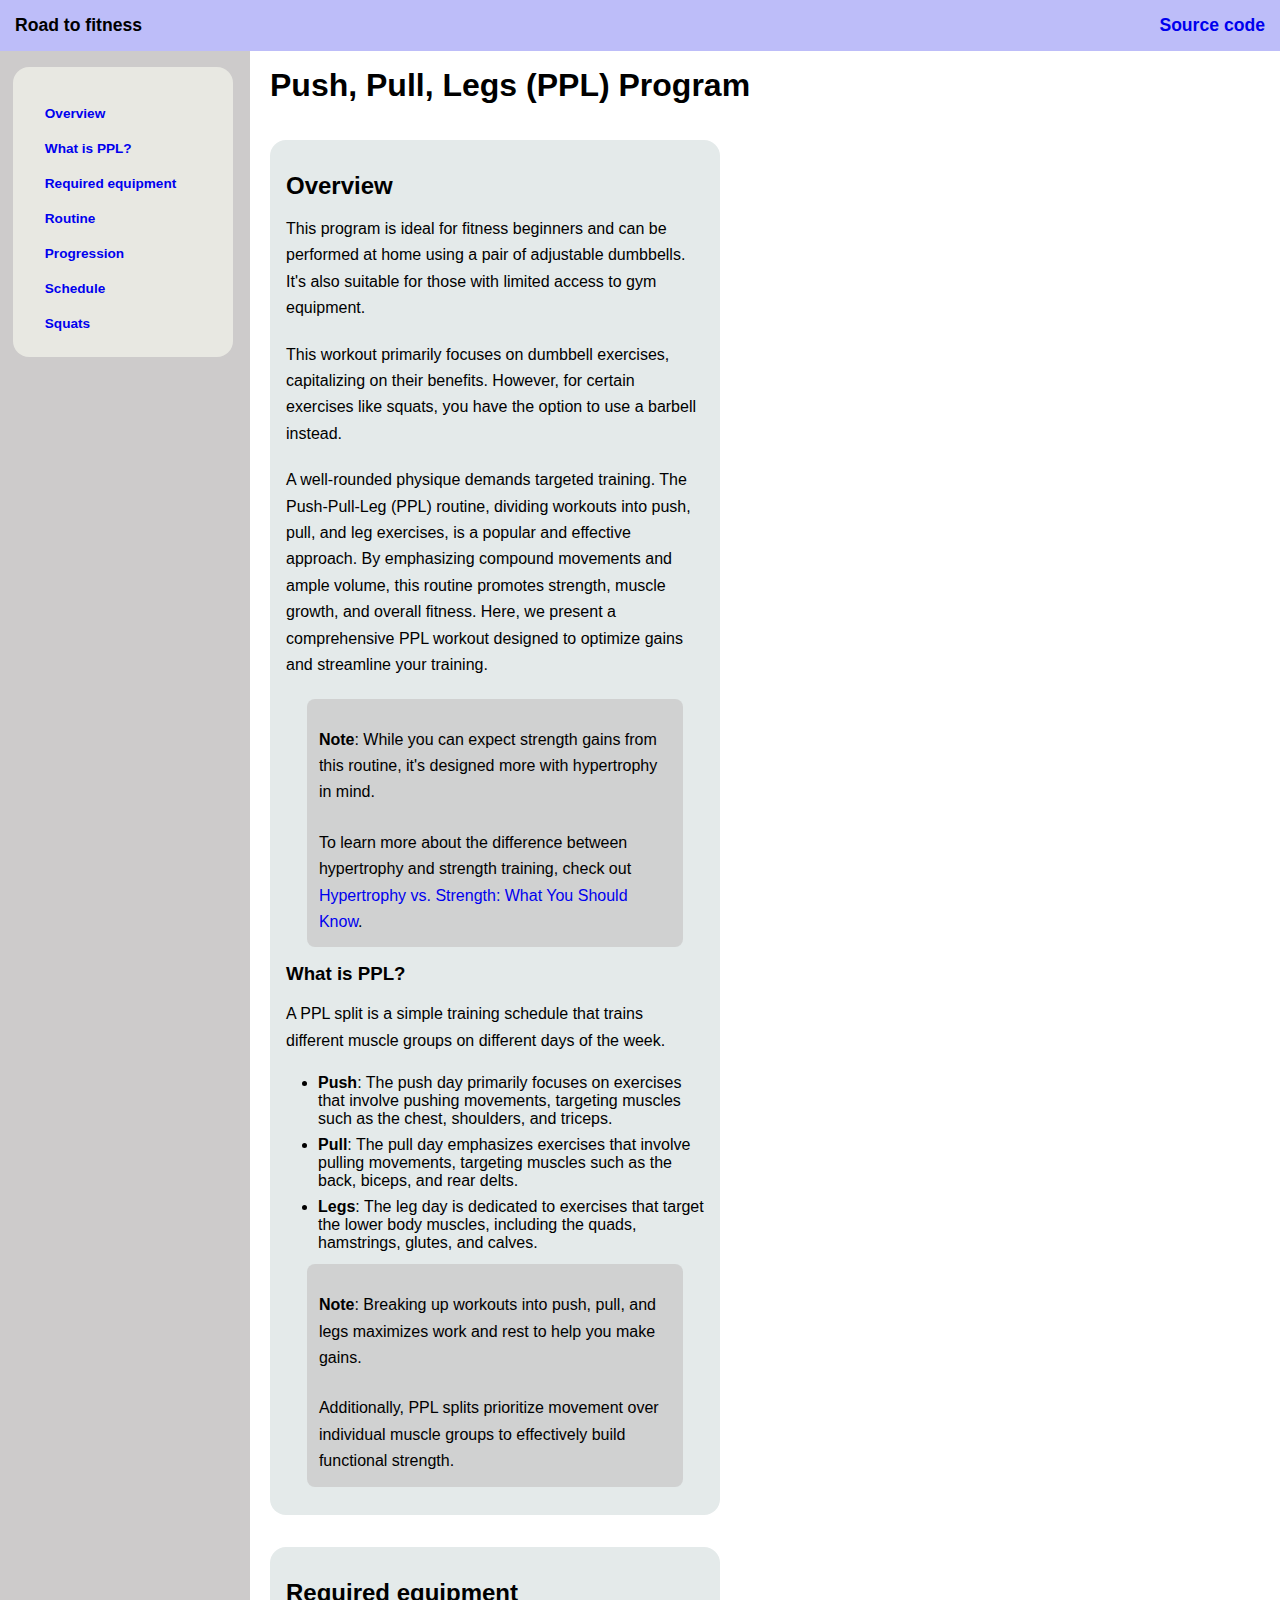
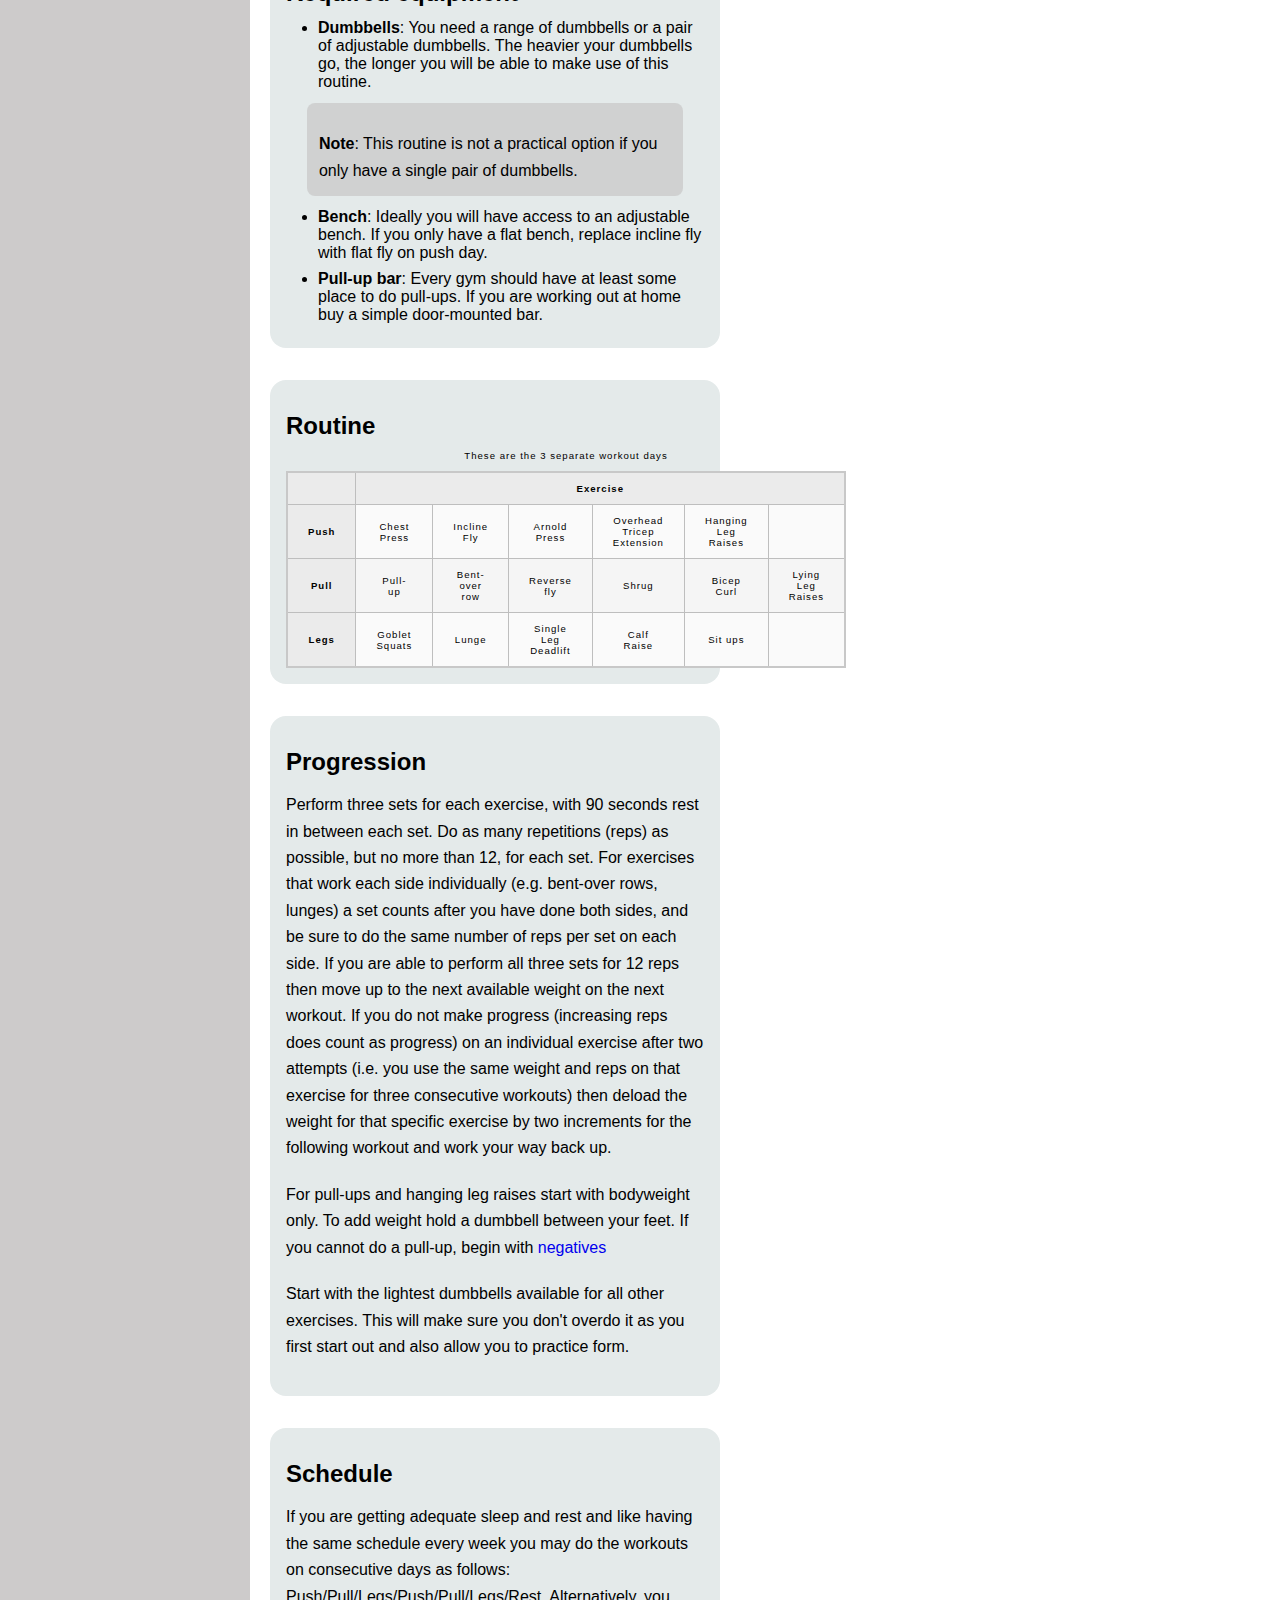
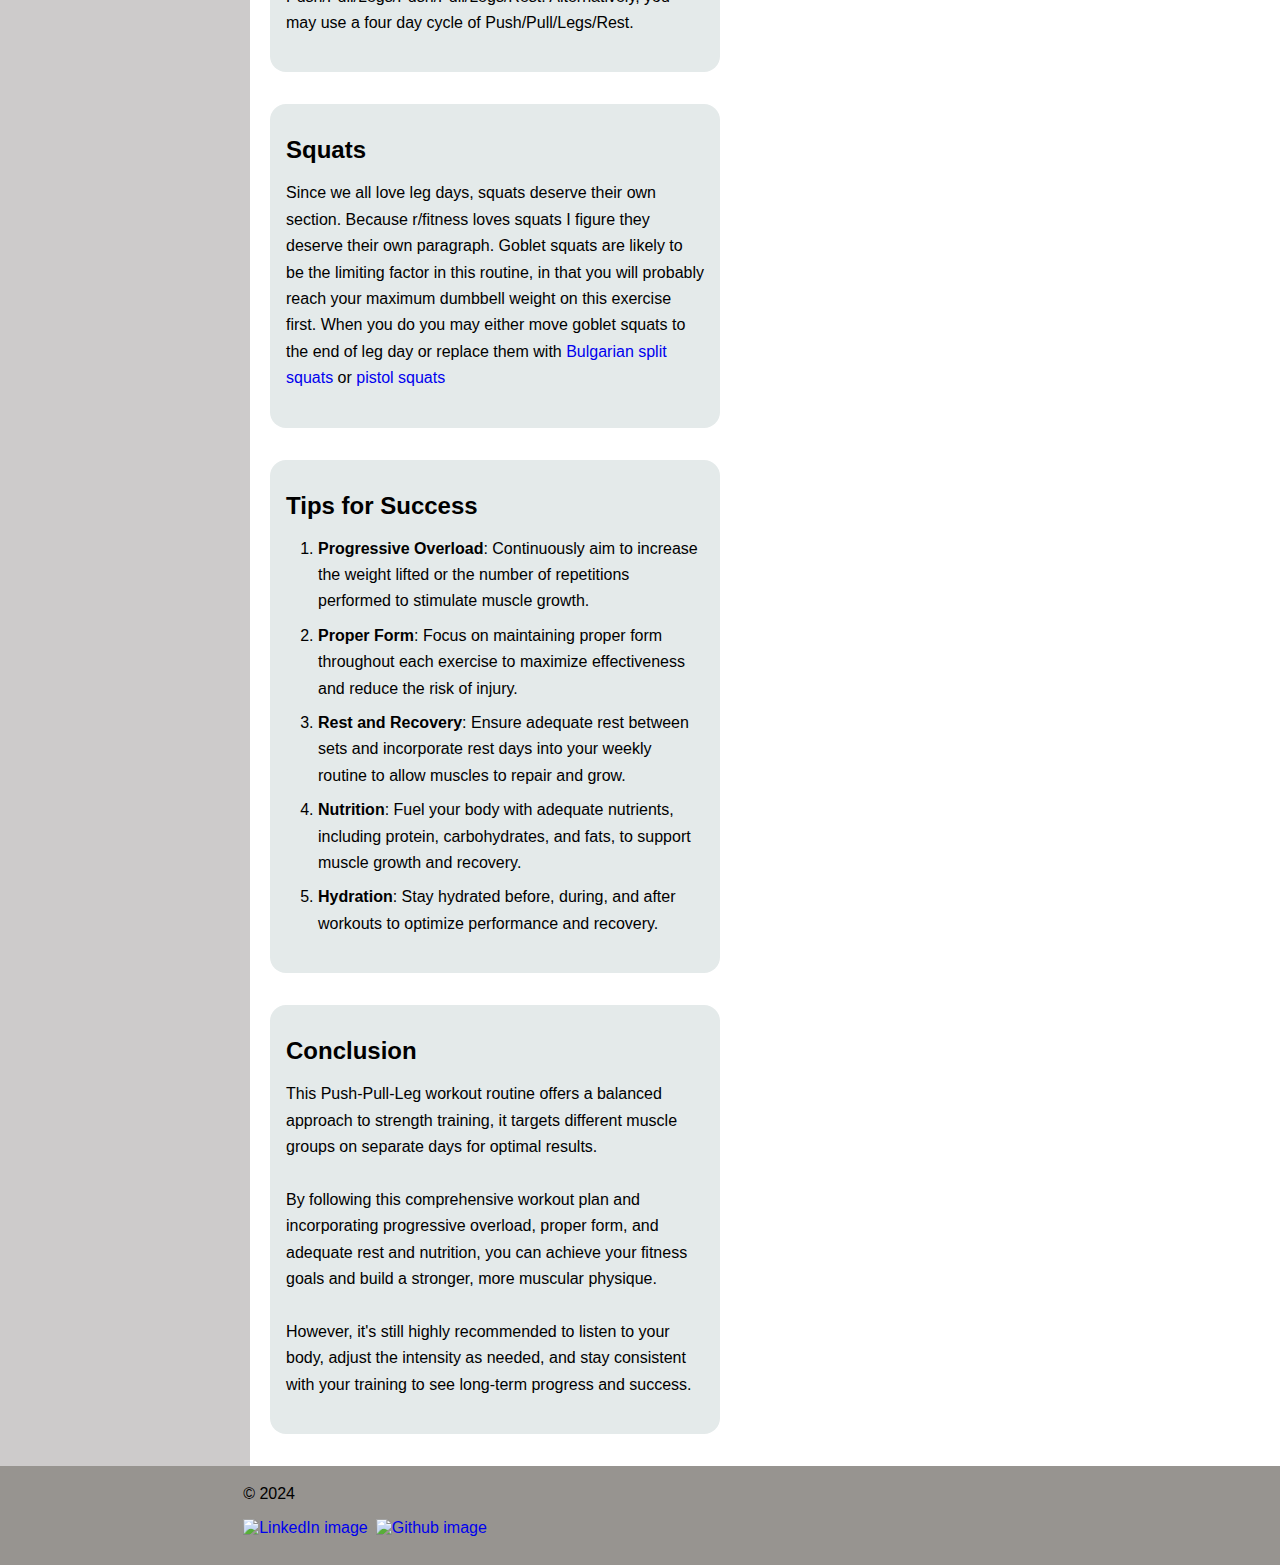
==== index.html @ d9ac8ae5 "Minor changes to html" ====
<!DOCTYPE html>
<html lang="en">
<head>
    <meta charset="UTF-8">
    <meta name="viewport" content="width=device-width, initial-scale=1.0">
    <title>Beginner Workout</title>
    <link rel="stylesheet" href="style.css">
    <script src="script.js" defer></script>
</head>
<body>

    <header class="header">
        <div class="container">
            <p>Road to fitness</p>
            <p><a target="_blank" href="https://github.com/christianarlu/ppl">Source code</a></p>
        </div>
    </header>

    <main class="main-container">
        <div class="navigation-space"></div>
        <div class="navigation-container">
            <ul>
                <li><a href="#overview">Overview</a></li>
                <li><a href="#what-is-ppl">What is PPL?</a></li>
                <li><a href="#requirements">Required equipment</a></li>
                <li><a href="#routine">Routine</a></li>
                <li><a href="#progression">Progression</a></li>
                <li><a href="#schedule">Schedule</a></li>
                <li><a href="#squats">Squats</a></li>
            </ul>
        </div>
        <div class="content-container">
            <h1 class="title">Push, Pull, Legs (PPL) Program</h1>
            <section class="overview-section">
                <h2 id="overview" class="overview">Overview</h2>
                <p>This program is ideal for fitness beginners and can be performed at home using a pair of adjustable dumbbells. It's also suitable for those with limited access to gym equipment.</p>
                <p>This workout primarily focuses on dumbbell exercises, capitalizing on their benefits. However, for certain exercises like squats, you have the option to use a barbell instead.</p>
                <p>A well-rounded physique demands targeted training. The Push-Pull-Leg (PPL) routine, dividing workouts into push, pull, and leg exercises, is a popular and effective approach. By emphasizing compound movements and ample volume, this routine promotes strength, muscle growth, and overall fitness. Here, we present a comprehensive PPL workout designed to optimize gains and streamline your training.</p>
                <div class="note">
                    <p>
                        <strong>Note</strong>: While you can expect strength gains from this routine, it's designed more with hypertrophy in mind. 
                    </p>
                    <p>
                        To learn more about the difference between hypertrophy and strength training, 
                        check out <a target="_blank" href="https://www.verywellfit.com/muscle-size-versus-strength-what-you-need-to-know-3498216#:~:text=Hypertrophy%20means%20increasing%20muscle%20size,ability%20to%20lift%20heavier%20weights.">
                        Hypertrophy vs. Strength: What You Should Know</a>.
                    </p>
                </div>
            
                <h3 id="what-is-ppl" class="what-is-ppl">What is PPL?</h3>
                <p>A PPL split is a simple training schedule that trains different muscle groups on different days of the week.</p>
                <ul>
                    <span>
                        <li><strong>Push</strong>: The push day primarily focuses on exercises that involve pushing movements, targeting muscles such as the chest, shoulders, and triceps.</li>
                    </span>
                    <li><strong>Pull</strong>: The pull day emphasizes exercises that involve pulling movements, targeting muscles such as the back, biceps, and rear delts.</li>
                    <li><strong>Legs</strong>: The leg day is dedicated to exercises that target the lower body muscles, including the quads, hamstrings, glutes, and calves.</li>
                    <div class="note">
                        <p>
                            <strong>Note</strong>: Breaking up workouts into push, pull, and legs maximizes work and rest to help you make gains.
                        </p>
                        <p>Additionally, PPL splits prioritize movement over individual muscle groups to effectively build functional strength.</p>
                    </div>
                </ul>
            
            
            </section>
            <section class="before-you-start-section">
                <h2 id="requirements" class="requirements">Required equipment</h2>
                <ul>
                    <li><strong>Dumbbells</strong>: You need a range of dumbbells or a pair of adjustable dumbbells. The heavier your dumbbells go, the longer you will be able to make use of this routine.</li>
                    <div class="note">
                        <p><strong>Note</strong>: This routine is not a practical option if you only have a single pair of dumbbells.</p>
                    </div>
                    <li><strong>Bench</strong>: Ideally you will have access to an adjustable bench. If you only have a flat bench, replace incline fly with flat fly on push day.</li>
                    <li><strong>Pull-up bar</strong>: Every gym should have at least some place to do pull-ups. If you are working out at home buy a simple door-mounted bar.</li>
                </ul>
            </section>
            <section class="routine-section">
                <h2 id="routine" >Routine</h2>
                <table>
                    <caption>These are the 3 separate workout days</caption>
                    <tr>
                        <th>&nbsp;</th>
                        <th colspan="6" scope="colgroup">Exercise</th>
                    </tr>
                    <tr>
                        <th scope="row">Push</th>
                        <td>Chest Press</td>
                        <td>Incline Fly</td>
                        <td>Arnold Press</td>
                        <td>Overhead Tricep Extension</td>
                        <td>Hanging Leg Raises</td>
                        <td>&nbsp;</td>
                    </tr>
                    <tr>
                        <th scope="row">Pull</th>
                        <td>Pull-up</td>
                        <td>Bent-over row</td>
                        <td>Reverse fly</td>
                        <td>Shrug</td>
                        <td>Bicep Curl</td>
                        <td>Lying Leg Raises</td>
                    </tr>
                    <tr>
                        <th scope="row">Legs</th>
                        <td>Goblet Squats</td>
                        <td>Lunge</td>
                        <td>Single Leg Deadlift</td>
                        <td>Calf Raise</td>
                        <td>Sit ups</td>
                        <td>&nbsp;</td>
                    </tr>
                </table>
            </section>
            <section class="progression-section">
                <h2 id="progression" class="progression">Progression</h2>
                <p>Perform three sets for each exercise, with 90 seconds rest in between each set. Do as many repetitions (reps) as possible, but no more than 12, for each set. For exercises that work each side individually (e.g. bent-over rows, lunges) a set counts after you have done both sides, and be sure to do the same number of reps per set on each side. If you are able to perform all three sets for 12 reps then move up to the next available weight on the next workout. If you do not make progress (increasing reps does count as progress) on an individual exercise after two attempts (i.e. you use the same weight and reps on that exercise for three consecutive workouts) then deload the weight for that specific exercise by two increments for the following workout and work your way back up.</p>
                <p>For pull-ups and hanging leg raises start with bodyweight only. To add weight hold a dumbbell between your feet. If you cannot do a pull-up, begin with <a target="_blank" href="http://www.fitstream.com/exercises/negative-pull-up-a6041">negatives</a></p>
                <p>Start with the lightest dumbbells available for all other exercises. This will make sure you don't overdo it as you first start out and also allow you to practice form.</p>
            </section>
            <section class="schedule-section">
                <h2 id="schedule" class="schedule">Schedule</h2>
                <p>If you are getting adequate sleep and rest and like having the same schedule every week you may do the workouts on consecutive days as follows: Push/Pull/Legs/Push/Pull/Legs/Rest. Alternatively, you may use a four day cycle of Push/Pull/Legs/Rest.
                </p>
            </section>
            <section class="squats-section">
                <h2 id="squats" class="squats">Squats</h2>
                <p>Since we all love leg days, squats deserve their own section. Because r/fitness loves squats I figure they deserve their own paragraph. Goblet squats are likely to be the limiting factor in this routine, in that you will probably reach your maximum dumbbell weight on this exercise first. When you do you may either move goblet squats to the end of leg day or replace them with <a target="_blank" href="http://www.exrx.net/WeightExercises/Quadriceps/DBSingleLegSplitSquat.html">Bulgarian split squats</a> or <a target="_blank" href="https://exrx.net/WeightExercises/Quadriceps/DBSingleLegSplitSquat">pistol squats</a></p>
            </section>

            <section class="tips">
                <h2>Tips for Success</h2>
                <ol>
                    <li><strong>Progressive Overload</strong>: Continuously aim to increase the weight lifted or the number of repetitions performed to stimulate muscle growth.</li>
                    <li><strong>Proper Form</strong>: Focus on maintaining proper form throughout each exercise to maximize effectiveness and reduce the risk of injury.</li>
                    <li><strong>Rest and Recovery</strong>: Ensure adequate rest between sets and incorporate rest days into your weekly routine to allow muscles to repair and grow.</li>
                    <li><strong>Nutrition</strong>: Fuel your body with adequate nutrients, including protein, carbohydrates, and fats, to support muscle growth and recovery.</li>
                    <li><strong>Hydration</strong>: Stay hydrated before, during, and after workouts to optimize performance and recovery.</li>
                </ul>
            </section>

            <section class="conclusion">
                <h2>Conclusion</h2>
                <p>This Push-Pull-Leg workout routine offers a balanced approach to strength training, 
                    it targets different muscle groups on separate days for optimal results.
                    <br><br>
                    
                    By following this comprehensive workout plan and incorporating progressive overload, proper form, and adequate rest and nutrition, 
                    you can achieve your fitness goals and build a stronger, more muscular physique. 
                    
                    <br><br>However, it's still highly recommended to listen to your body, adjust the intensity as needed, and stay consistent with your training to see long-term progress and success.
                </p>
            </section>
        </div>

    </main>
    
    <div class="footer-container">
        <footer class="footer">
            <p>© 2024</p>
            <ul>
                <li><a target="_blank" href="https://www.linkedin.com/in/christian-arlu-p-laderas-719305162"><img src="./images/linkedin.png" alt="LinkedIn image"></a></li>
                <li><a target="_blank" href="https://github.com/christianarlu/ppl"><img src="./images/github.png" alt="Github image"></a></li>
            </ul>
        </footer>
    </div>

</body>
</html>
---- style.css ----
* {
    box-sizing: border-box;
    padding: 0;
    margin: 0;
}

@font-face {
  font-family: 'WorkSans';
  src: url('fonts/static/WorkSans-Regular.ttf') format('truetype');
}

html {
    font-family: Arial, Helvetica, sans-serif;
    scroll-padding-top: var(--scroll-padding, 50px);
}
 
.navigation-container {
  display: flex;
  flex-direction: column;
  gap: 12px 0;
  padding: 1rem 2rem;
  font-size: 0.85rem;
  background-color: rgb(232, 232, 226);
  font-weight: 900;
  border-radius: 1rem;
  margin-top: 1rem;

  position: fixed;
  left: 1%;
  min-width: 220px;
  float: left;
  
}

.navigation-container li, .navigation-container ol {
  list-style-type: none;
  padding: 10px 0; 
  margin: 0;
}

.navigation-space {
  min-width: 250px;
  background-color: #cdcbcb;
}

.main-container {
    display: flex;
    gap: 20px;
}

.content-container {
  display: flex;
  flex-direction: column;
  gap: 2rem;
}

.content-container:nth-last-child(1) {
  margin-bottom: 2rem;
}

section {
  max-width: 450px;
  background-color: rgb(228, 234, 234);
  border-radius: 1rem;
  padding: 1rem;
}

h1, h2, h3 {
    margin:  1rem 0 0.25rem 0;
}

.routine-section > h2 {
  margin-bottom: 0;
  padding-bottom: 0;
}

.header > .container {
  display: flex;
  justify-content: space-between;
  background-color: rgb(189, 189, 249);
  padding: 15px;
  font-size: 1.1rem;
  font-weight: bold;
}

.header {
  position: sticky;
  top: 0;
}

.footer ul {
  text-decoration: none;
  list-style-type: none;
  overflow: hidden;
  display: flex;
  margin-top: 0.5rem;
  gap: 0.5rem;
}

.footer img {
  width: 2rem;
  height: auto;
}

.footer {
  display: flex;
  flex-flow: column;
  gap: 0.25rem;
  align-items: flex-start;
  padding: 1.2rem;
  max-width: 65%;
  margin: 0 auto;
}

.footer-container {
  max-width: 100%;
  background-color: rgb(151, 148, 144);

}

.footer li {
  margin-left: 0;
}

a {
  text-decoration: none;
}

ul {
  margin-top: 0.8rem;
}

li {
  margin: 0.25rem 0 0.5rem 2rem;
}

.note {
  max-width: 90%;
  margin: 0.75rem auto;
  background-color: rgb(203, 203, 203, 0.8);
  padding: 0.75rem;
  border-radius: 0.5rem;
  display: flex;
  flex-direction: column;
  gap: 0.5rem 0;
  text-align: left;
}

.note > p {
  margin-bottom: 0;
}

.important {
  max-width: 90%;
  margin: 0.5rem auto;
  background-color: rgba(227, 239, 116, 0.8);
  padding: 0.75rem;
  border-radius: 0.5rem;
}

section p {
  margin: 1rem 0 20px 0;
  line-height: 1.65rem;
}

section > ol {
  margin: 1rem 0 20px 0;
  line-height: 1.65rem;
}











/*Table styles*/

  table {
    border-collapse: collapse;
    border: 2px solid rgb(200,200,200);
    letter-spacing: 1px;
    font-size: 0.6rem;
  }
  
  td, th {
    border: 1px solid rgb(190,190,190);
    padding: 10px 20px;
  }
  
  th {
    background-color: rgb(235,235,235);
  }
  
  td {
    text-align: center;
  }
  
  tr:nth-child(even) td {
    background-color: rgb(250,250,250);
  }
  
  tr:nth-child(odd) td {
    background-color: rgb(245,245,245);
  }
  
  caption {
    padding: 10px;
  }
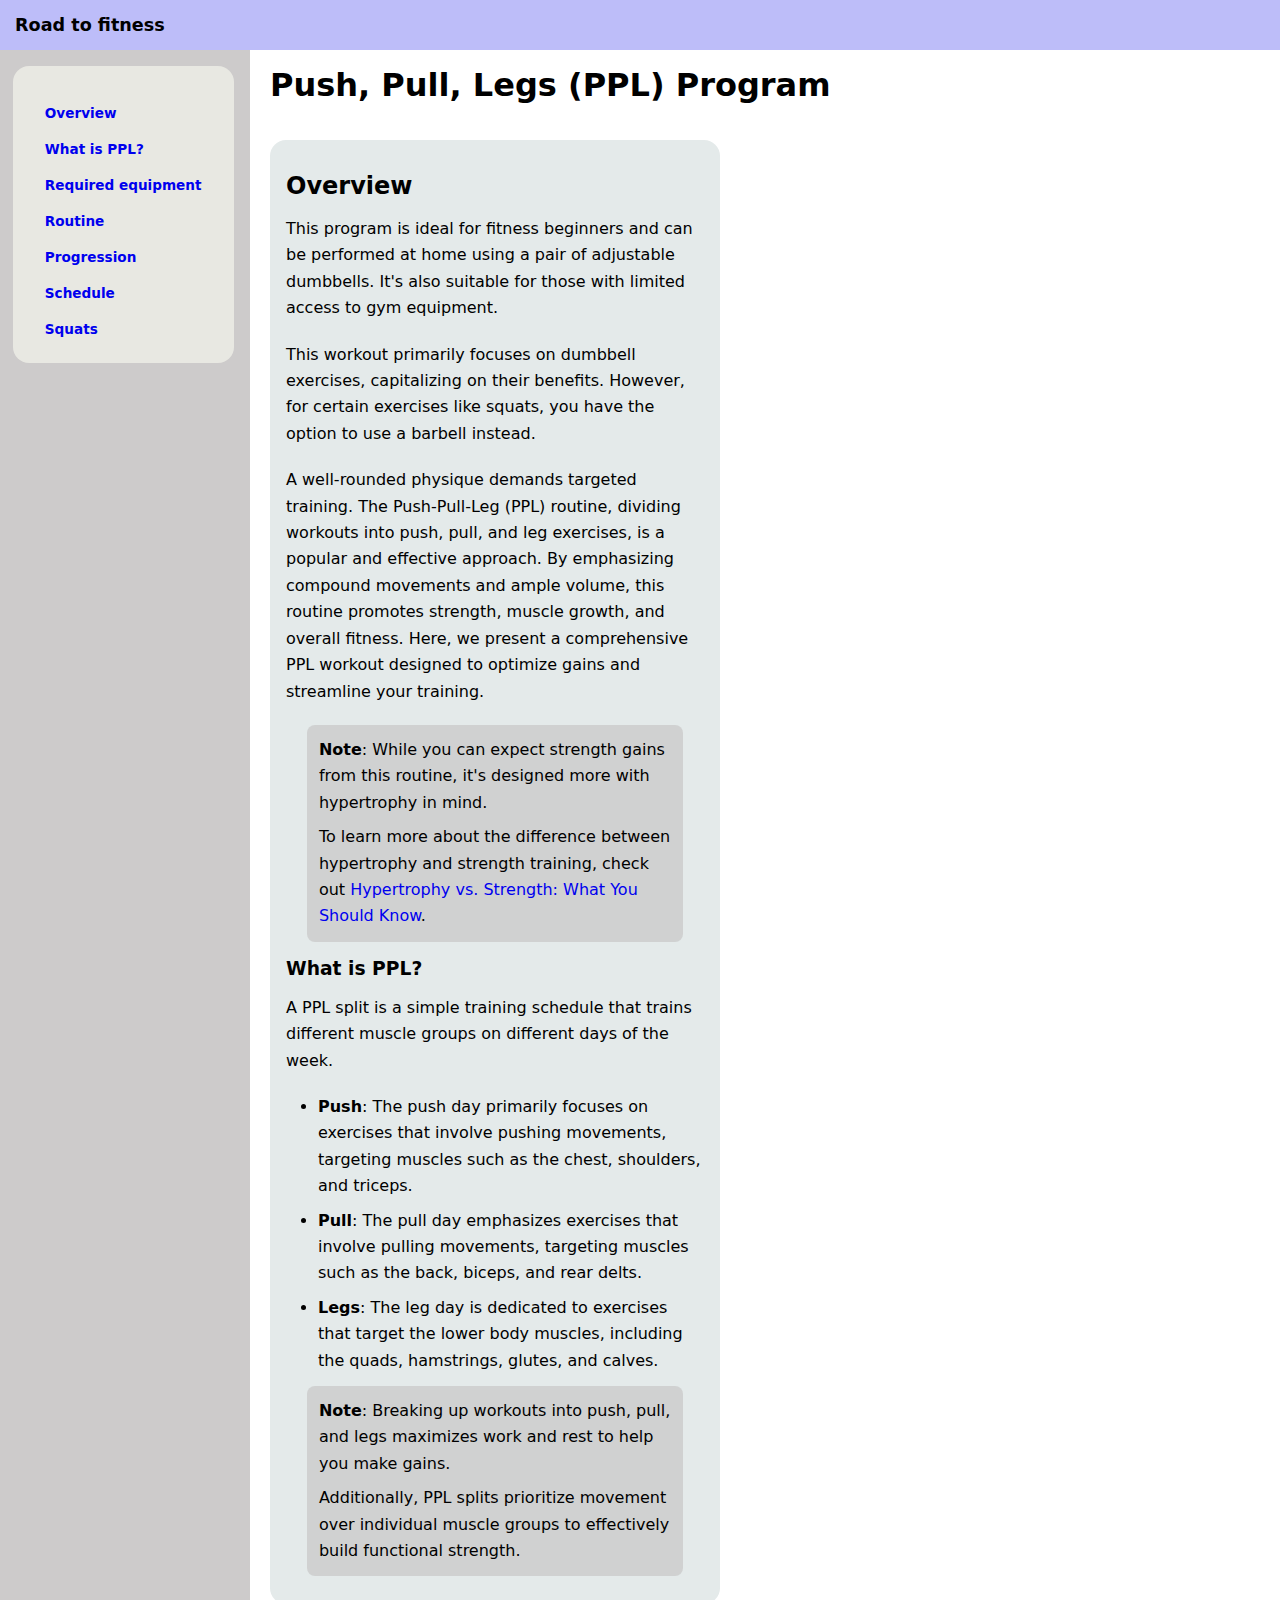
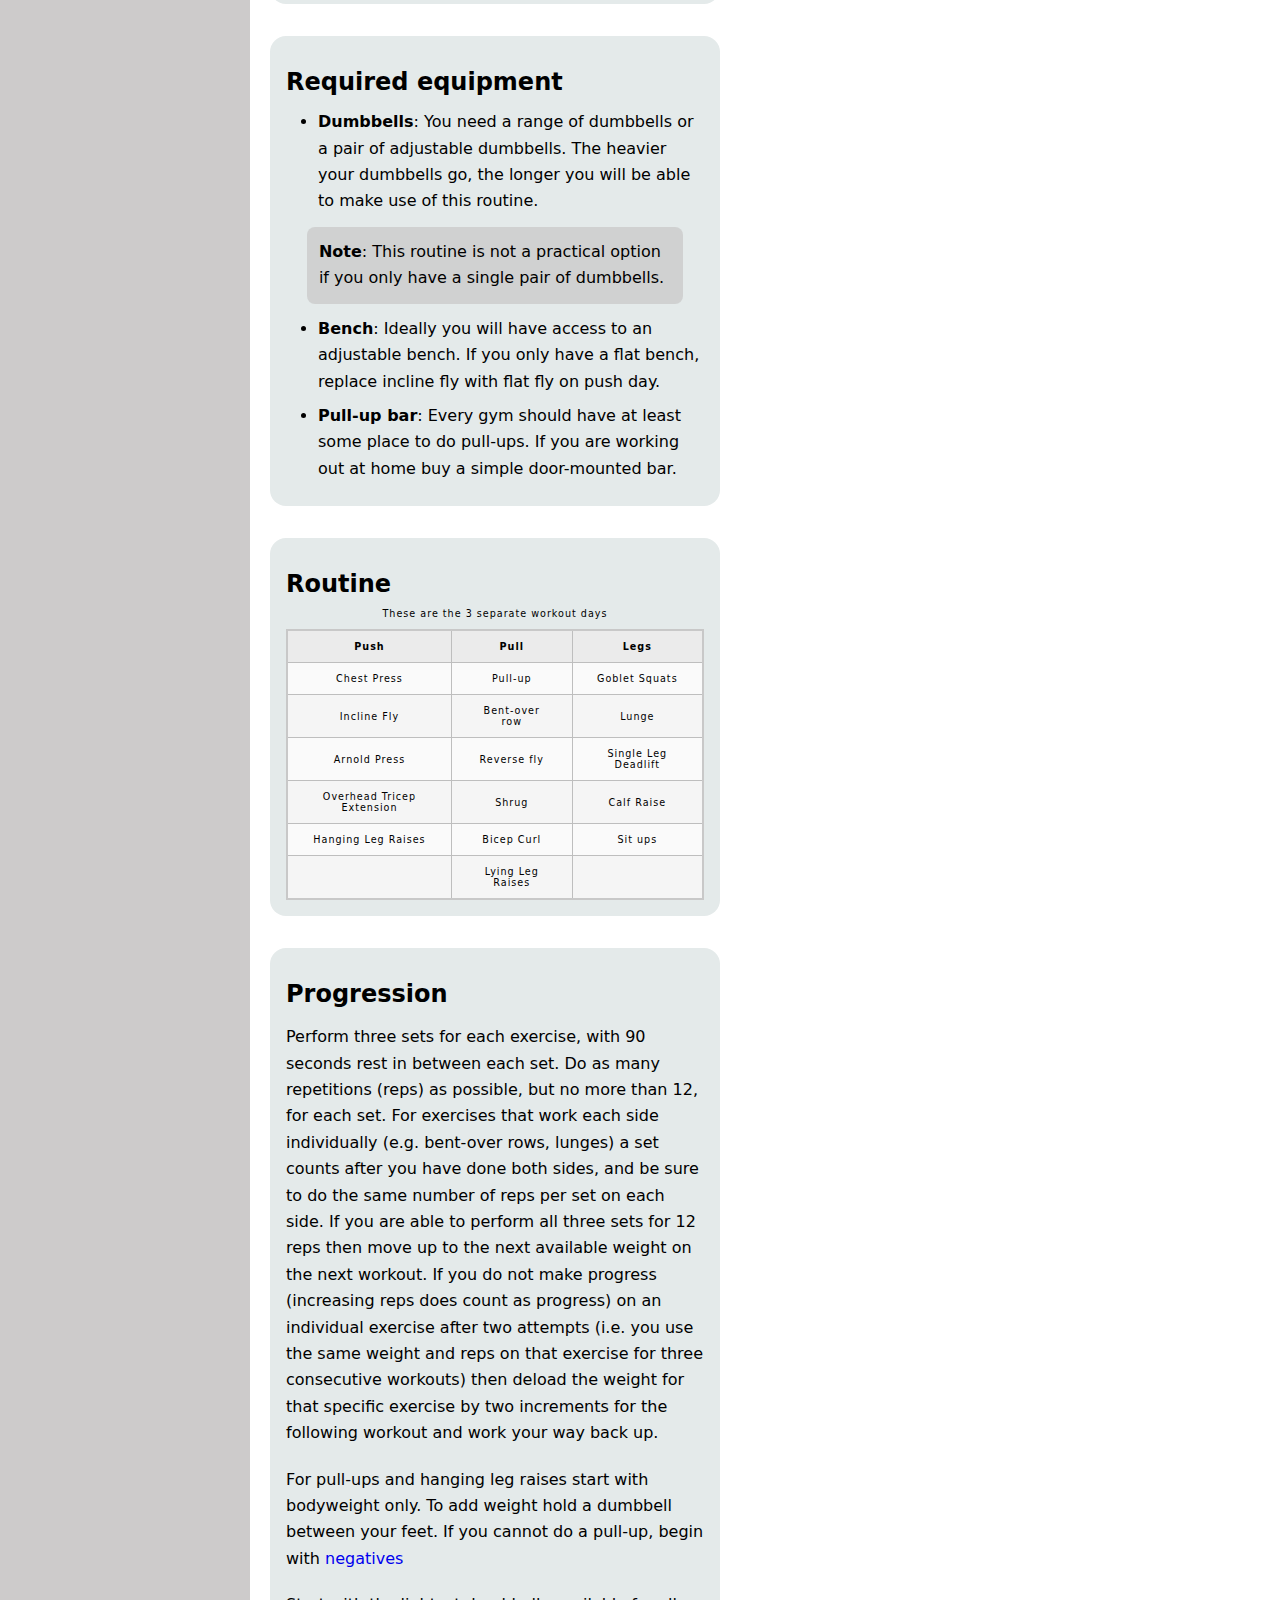
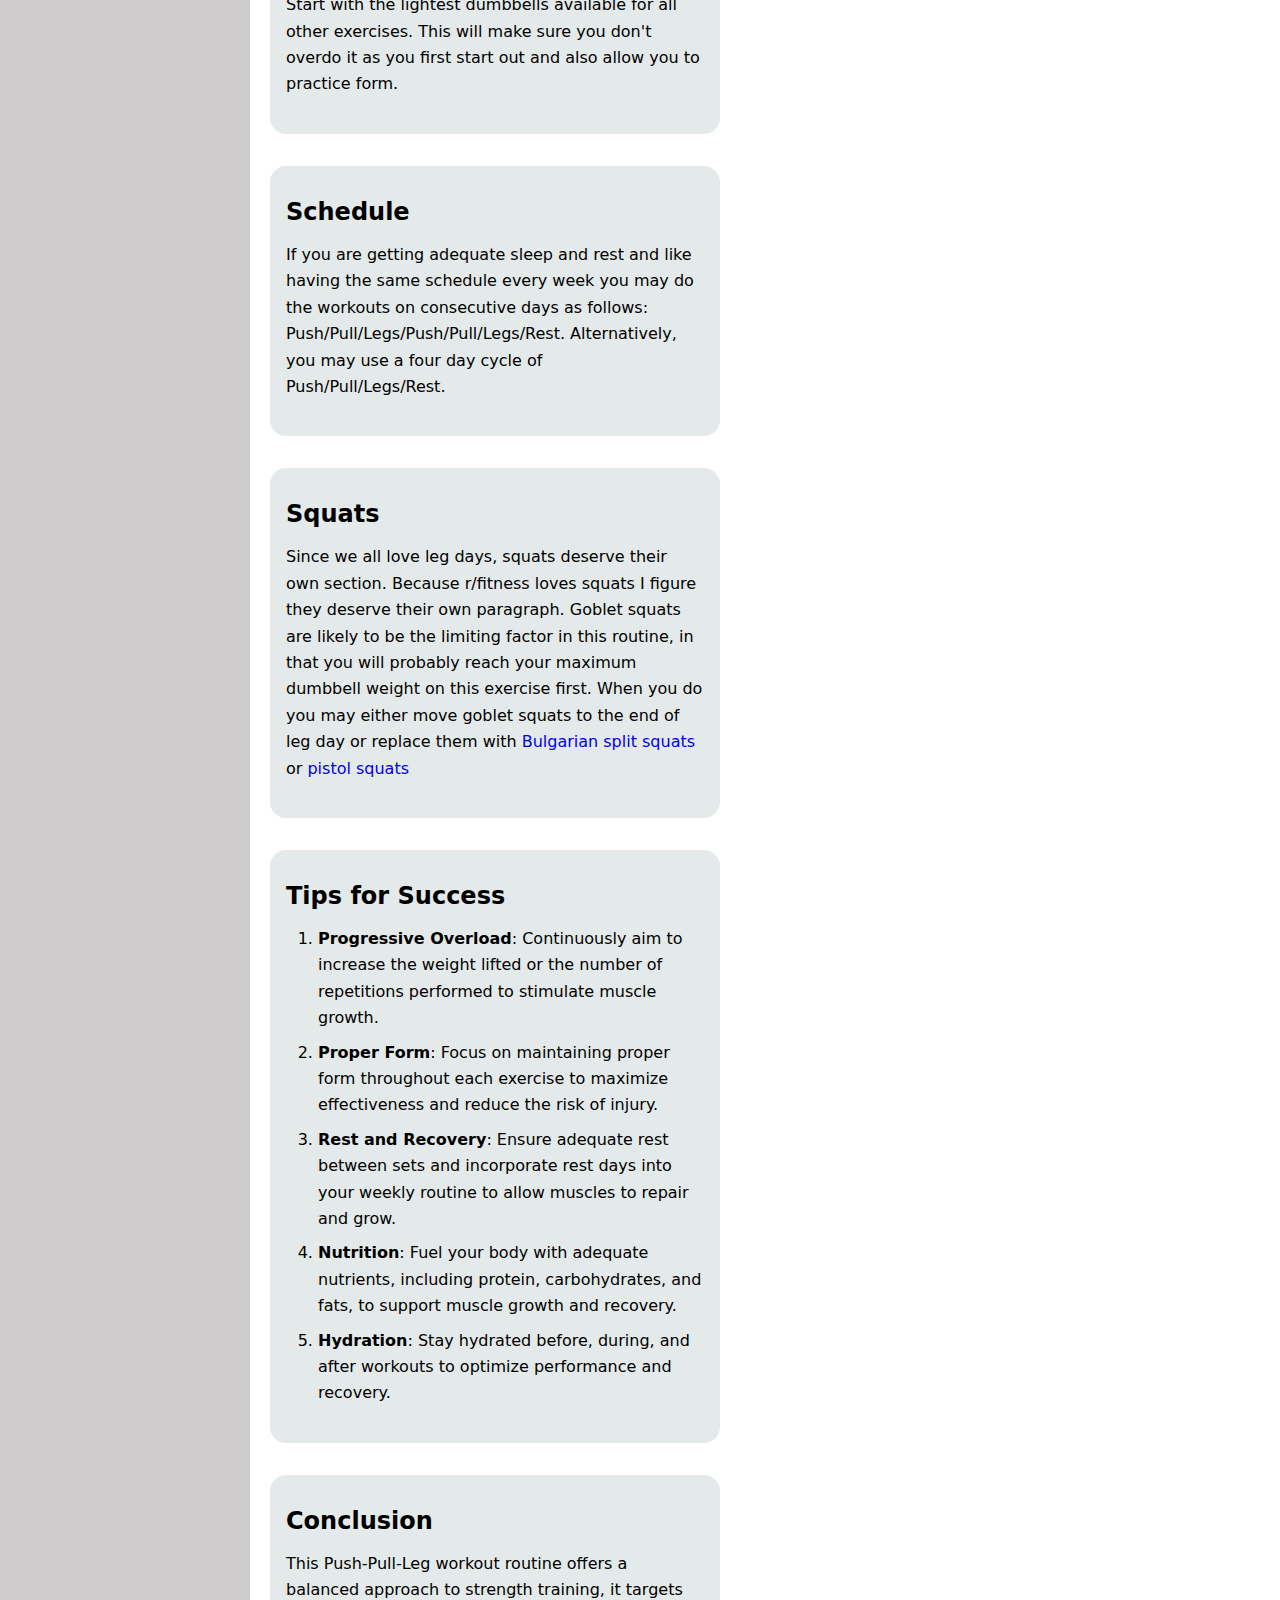
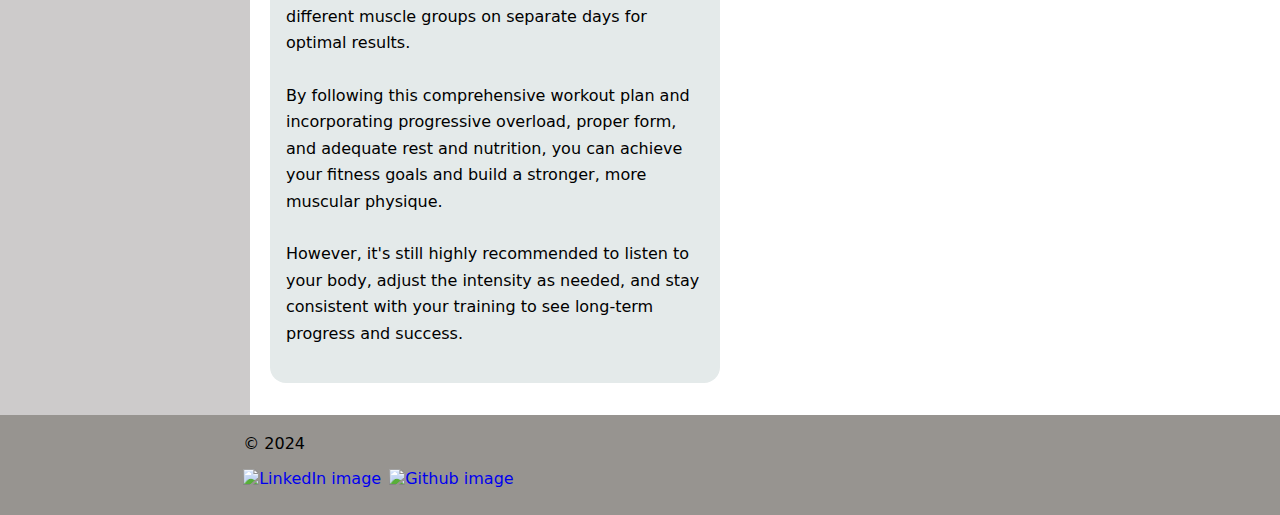
==== commit e8b1d0ca: "Import external fonts" ====
--- a/index.html
+++ b/index.html
@@ -5,6 +5,8 @@
     <meta name="viewport" content="width=device-width, initial-scale=1.0">
     <title>Beginner Workout</title>
     <link rel="stylesheet" href="style.css">
+    <link rel="stylesheet" media="screen" href="https://fontlibrary.org//face/robotech-gp" type="text/css"/>
+    <link rel="stylesheet" media="screen" href="https://fontlibrary.org//face/nord-sud" type="text/css"/>
     <script src="script.js" defer></script>
 </head>
 <body>
@@ -12,7 +14,6 @@
     <header class="header">
         <div class="container">
             <p>Road to fitness</p>
-            <p><a target="_blank" href="https://github.com/christianarlu/ppl">Source code</a></p>
         </div>
     </header>
 
@@ -81,36 +82,29 @@
                 <table>
                     <caption>These are the 3 separate workout days</caption>
                     <tr>
-                        <th>&nbsp;</th>
-                        <th colspan="6" scope="colgroup">Exercise</th>
+                        <th>Push</th>
+                        <th>Pull</th>
+                        <th>Legs</th>
                     </tr>
-                    <tr>
-                        <th scope="row">Push</th>
-                        <td>Chest Press</td>
-                        <td>Incline Fly</td>
-                        <td>Arnold Press</td>
-                        <td>Overhead Tricep Extension</td>
-                        <td>Hanging Leg Raises</td>
-                        <td>&nbsp;</td>
-                    </tr>
-                    <tr>
-                        <th scope="row">Pull</th>
-                        <td>Pull-up</td>
-                        <td>Bent-over row</td>
-                        <td>Reverse fly</td>
-                        <td>Shrug</td>
-                        <td>Bicep Curl</td>
-                        <td>Lying Leg Raises</td>
-                    </tr>
-                    <tr>
-                        <th scope="row">Legs</th>
-                        <td>Goblet Squats</td>
-                        <td>Lunge</td>
-                        <td>Single Leg Deadlift</td>
-                        <td>Calf Raise</td>
-                        <td>Sit ups</td>
-                        <td>&nbsp;</td>
-                    </tr>
+                    <tr><td>Chest Press</td>
+                    <td>Pull-up</td>
+                    <td>Goblet Squats</td></tr>
+                    <tr><td>Incline Fly</td>
+                    <td>Bent-over row</td>
+                    <td>Lunge</td></tr>
+                    <tr><td>Arnold Press</td>
+                    <td>Reverse fly</td>
+                    <td>Single Leg Deadlift</td></tr>
+                    <tr><td>Overhead Tricep Extension</td>
+                    <td>Shrug</td>
+                    <td>Calf Raise</td></tr>
+                    <tr><td>Hanging Leg Raises</td>
+                    <td>Bicep Curl</td>
+                    <td>Sit ups	</td></tr>
+                    <tr><td></td>
+                    <td>Lying Leg Raises
+                    </td>
+                    <td></td></tr>
                 </table>
             </section>
             <section class="progression-section">
--- a/style.css
+++ b/style.css
@@ -1,3 +1,5 @@
+@import url('https://fonts.googleapis.com/css2?family=Roboto&display=swap');
+
 * {
     box-sizing: border-box;
     padding: 0;
@@ -10,7 +12,7 @@
 }
 
 html {
-    font-family: Arial, Helvetica, sans-serif;
+    font-family: system-ui, 'WorkSans', 'Roboto', 'ROBOTECHGPRegular', 'NordSudB', Arial, Helvetica, sans-serif;
     scroll-padding-top: var(--scroll-padding, 50px);
 }
  
@@ -158,22 +160,17 @@
   border-radius: 0.5rem;
 }
 
-section p {
+section > p {
   margin: 1rem 0 20px 0;
-  line-height: 1.65rem;
 }
 
 section > ol {
   margin: 1rem 0 20px 0;
+}
+
+section li, section > ol, section p {
   line-height: 1.65rem;
 }
-
-
-
-
-
-
-
 
 
 
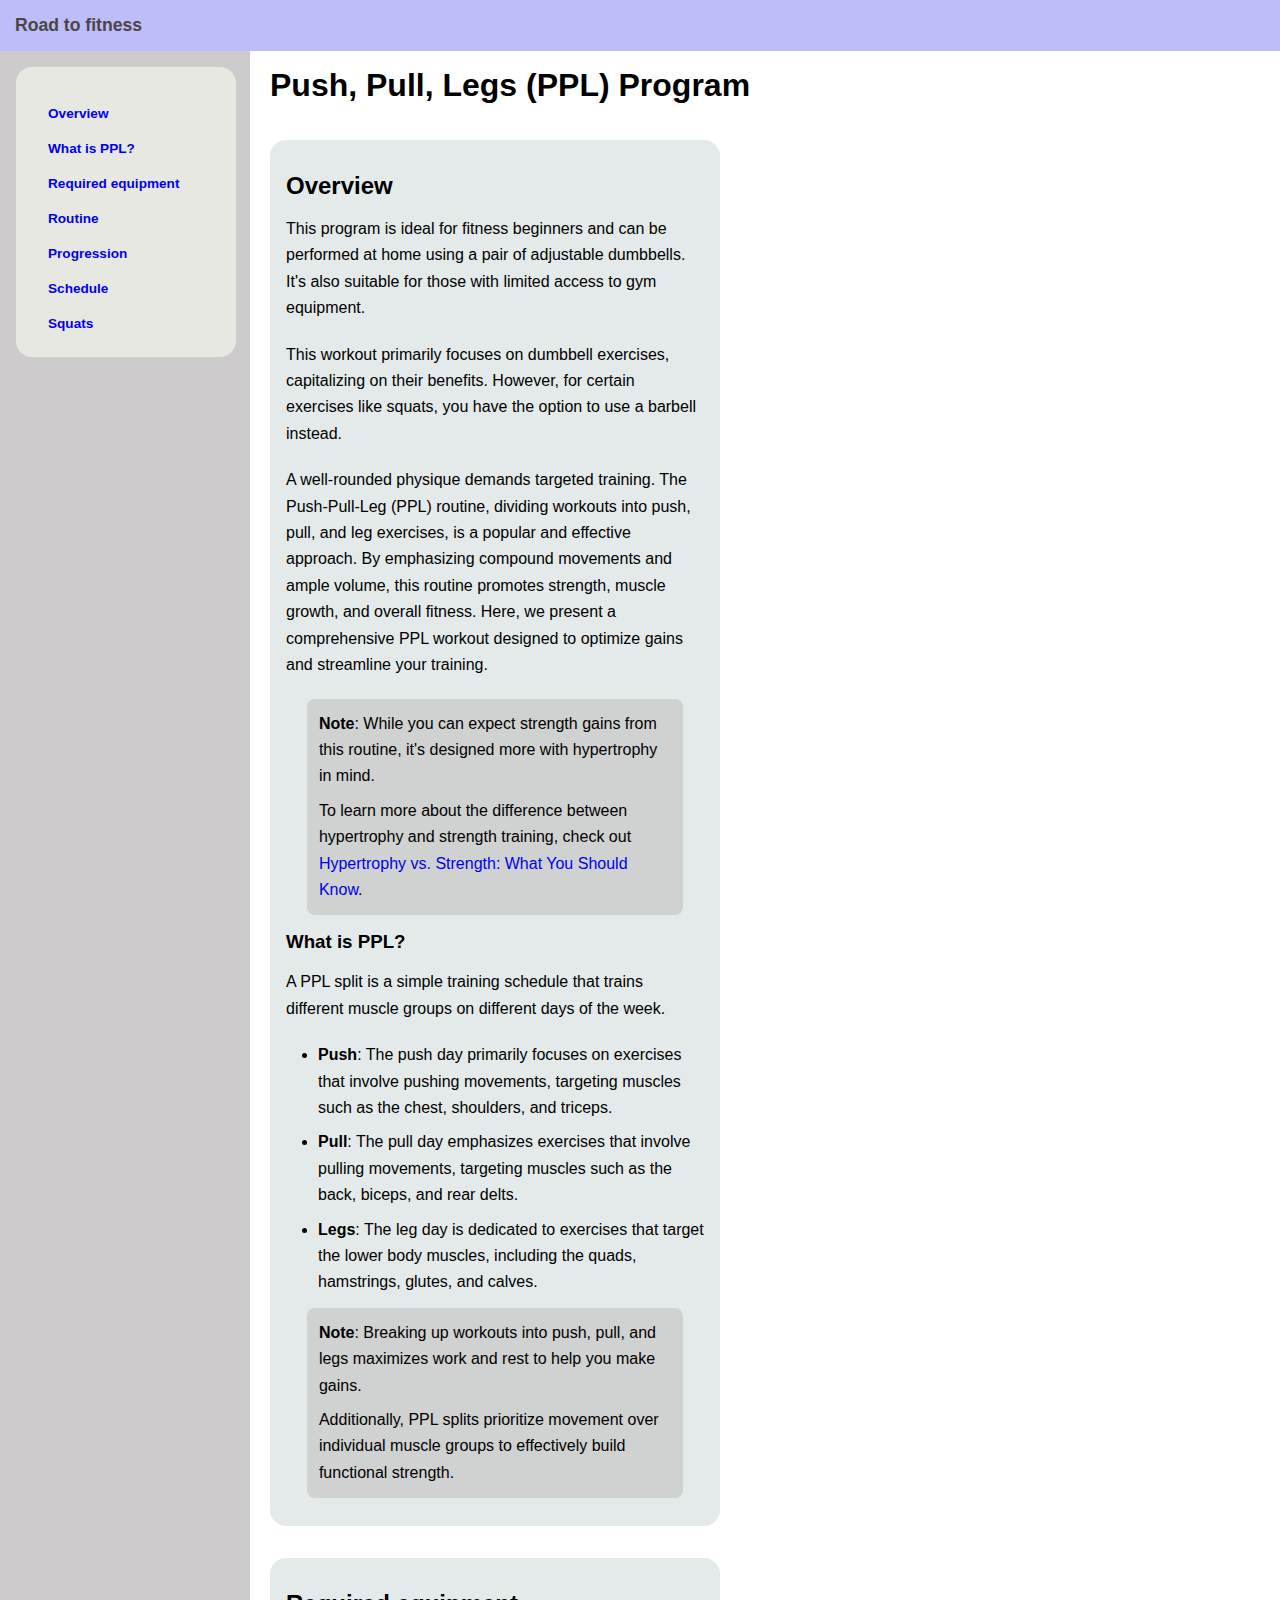
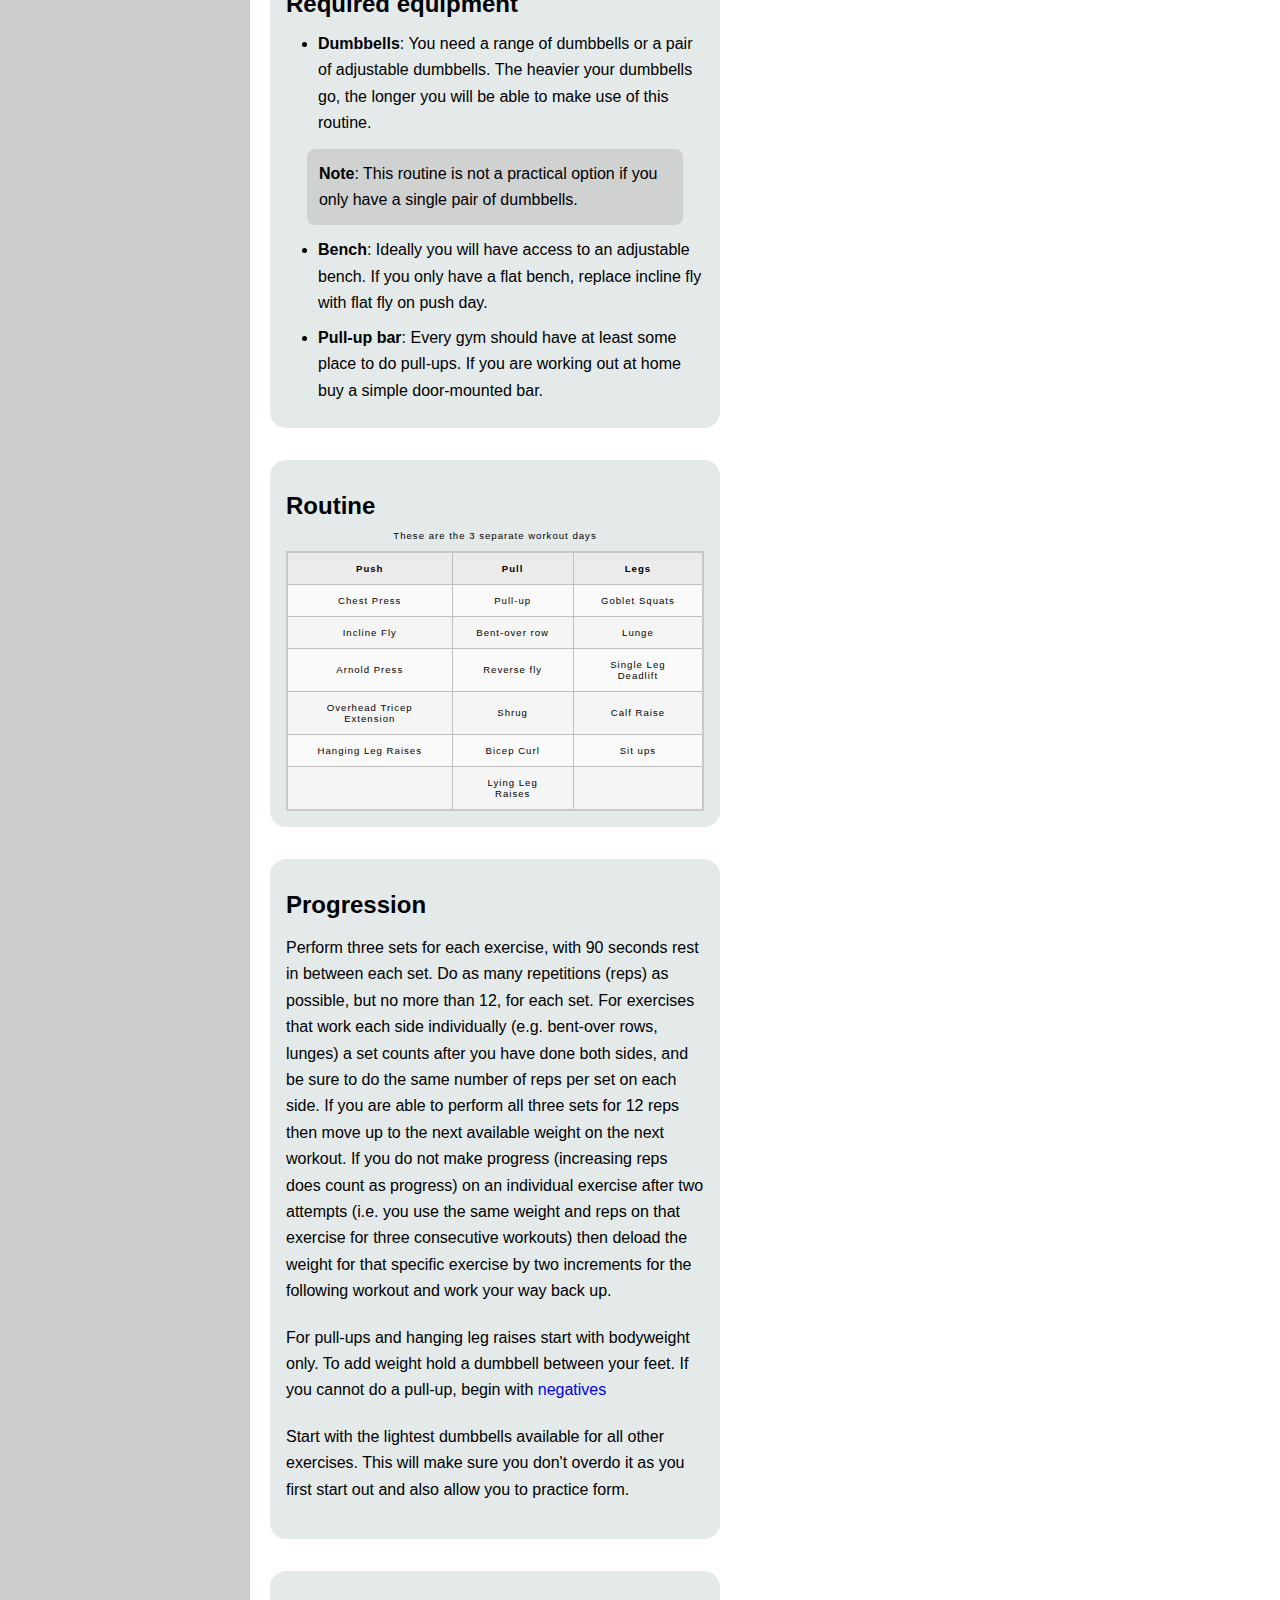
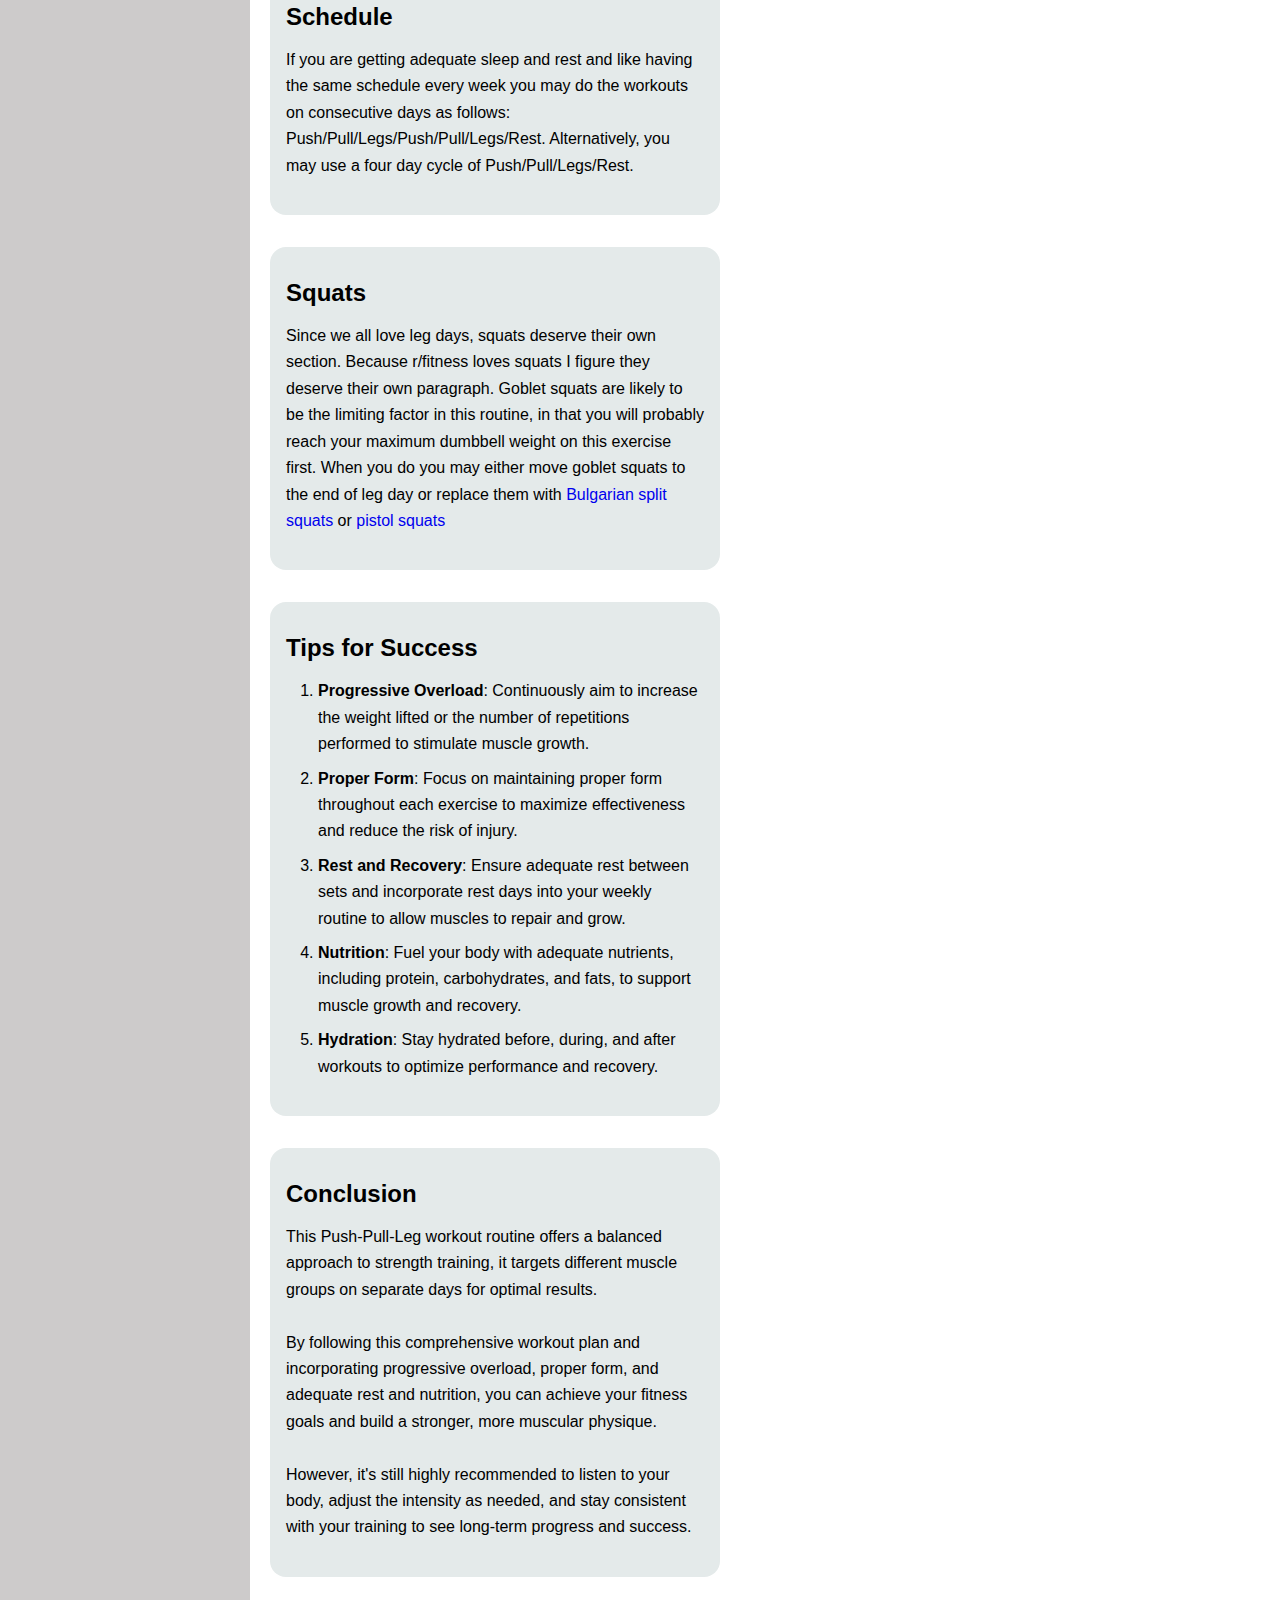
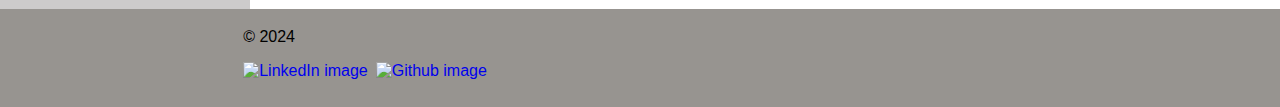
==== commit 31403226: "Add header animation" ====
--- a/index.html
+++ b/index.html
@@ -5,12 +5,9 @@
     <meta name="viewport" content="width=device-width, initial-scale=1.0">
     <title>Beginner Workout</title>
     <link rel="stylesheet" href="style.css">
-    <link rel="stylesheet" media="screen" href="https://fontlibrary.org//face/robotech-gp" type="text/css"/>
-    <link rel="stylesheet" media="screen" href="https://fontlibrary.org//face/nord-sud" type="text/css"/>
     <script src="script.js" defer></script>
 </head>
 <body>
-
     <header class="header">
         <div class="container">
             <p>Road to fitness</p>
--- a/style.css
+++ b/style.css
@@ -1,18 +1,11 @@
-@import url('https://fonts.googleapis.com/css2?family=Roboto&display=swap');
-
 * {
     box-sizing: border-box;
     padding: 0;
     margin: 0;
 }
 
-@font-face {
-  font-family: 'WorkSans';
-  src: url('fonts/static/WorkSans-Regular.ttf') format('truetype');
-}
-
 html {
-    font-family: system-ui, 'WorkSans', 'Roboto', 'ROBOTECHGPRegular', 'NordSudB', Arial, Helvetica, sans-serif;
+    font-family: Arial, Helvetica, sans-serif;
     scroll-padding-top: var(--scroll-padding, 50px);
 }
  
@@ -28,7 +21,7 @@
   margin-top: 1rem;
 
   position: fixed;
-  left: 1%;
+  left: 1rem;
   min-width: 220px;
   float: left;
   
@@ -81,13 +74,29 @@
   justify-content: space-between;
   background-color: rgb(189, 189, 249);
   padding: 15px;
+  color: #4c4545;
   font-size: 1.1rem;
   font-weight: bold;
+  transition: 0.6s;
 }
 
 .header {
   position: sticky;
   top: 0;
+  
+}
+
+.header > .container > p {
+  position: relative;
+  font-weight: 700;
+  text-decoration: none;
+
+}
+
+.container.sticky {
+  background-color: #181819;
+  color: rgb(255, 255, 255);
+  padding: 35px 20px;
 }
 
 .footer ul {
@@ -207,4 +216,15 @@
   
   caption {
     padding: 10px;
+  }
+
+
+  @media only screen and (max-width: 700px) {
+    .navigation-container ul, .navigation-container, .navigation-space {
+      display: none;
+    }
+
+    .content-container {
+      margin: 0 auto;
+    }
   }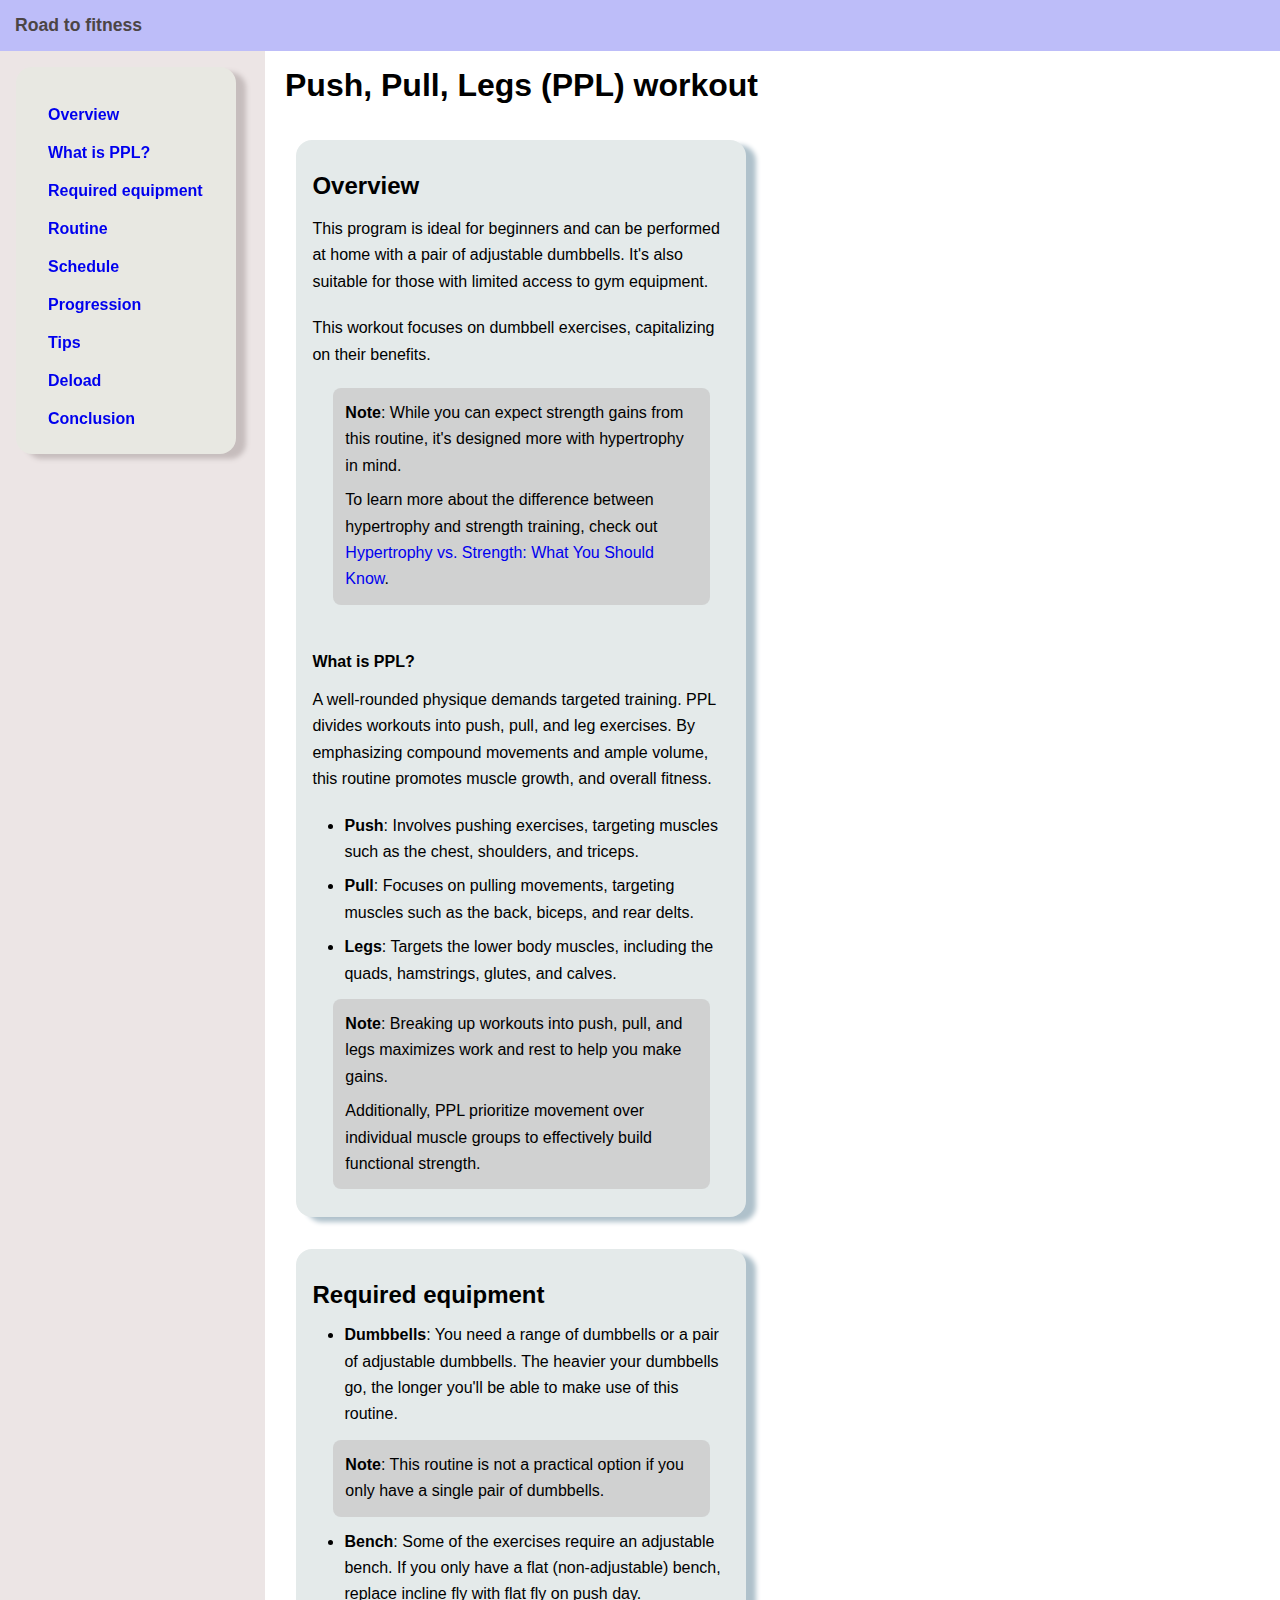
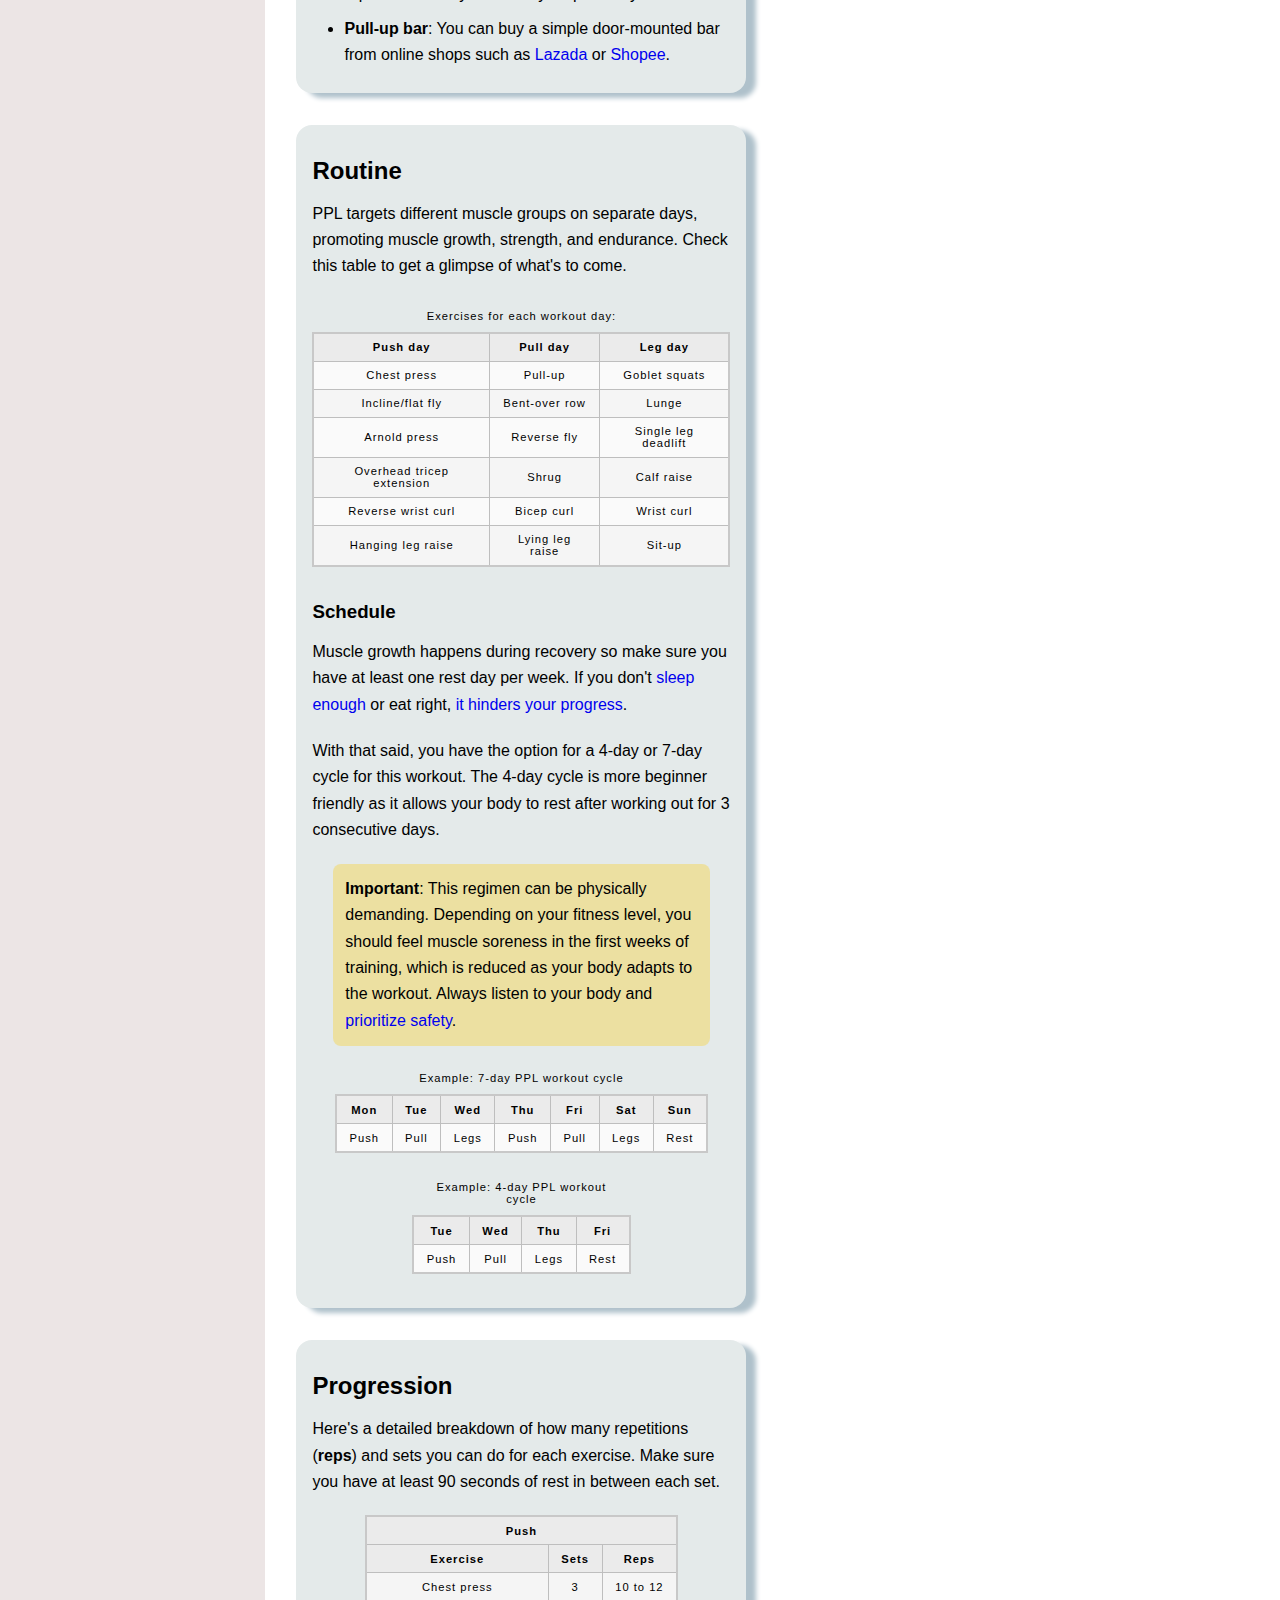
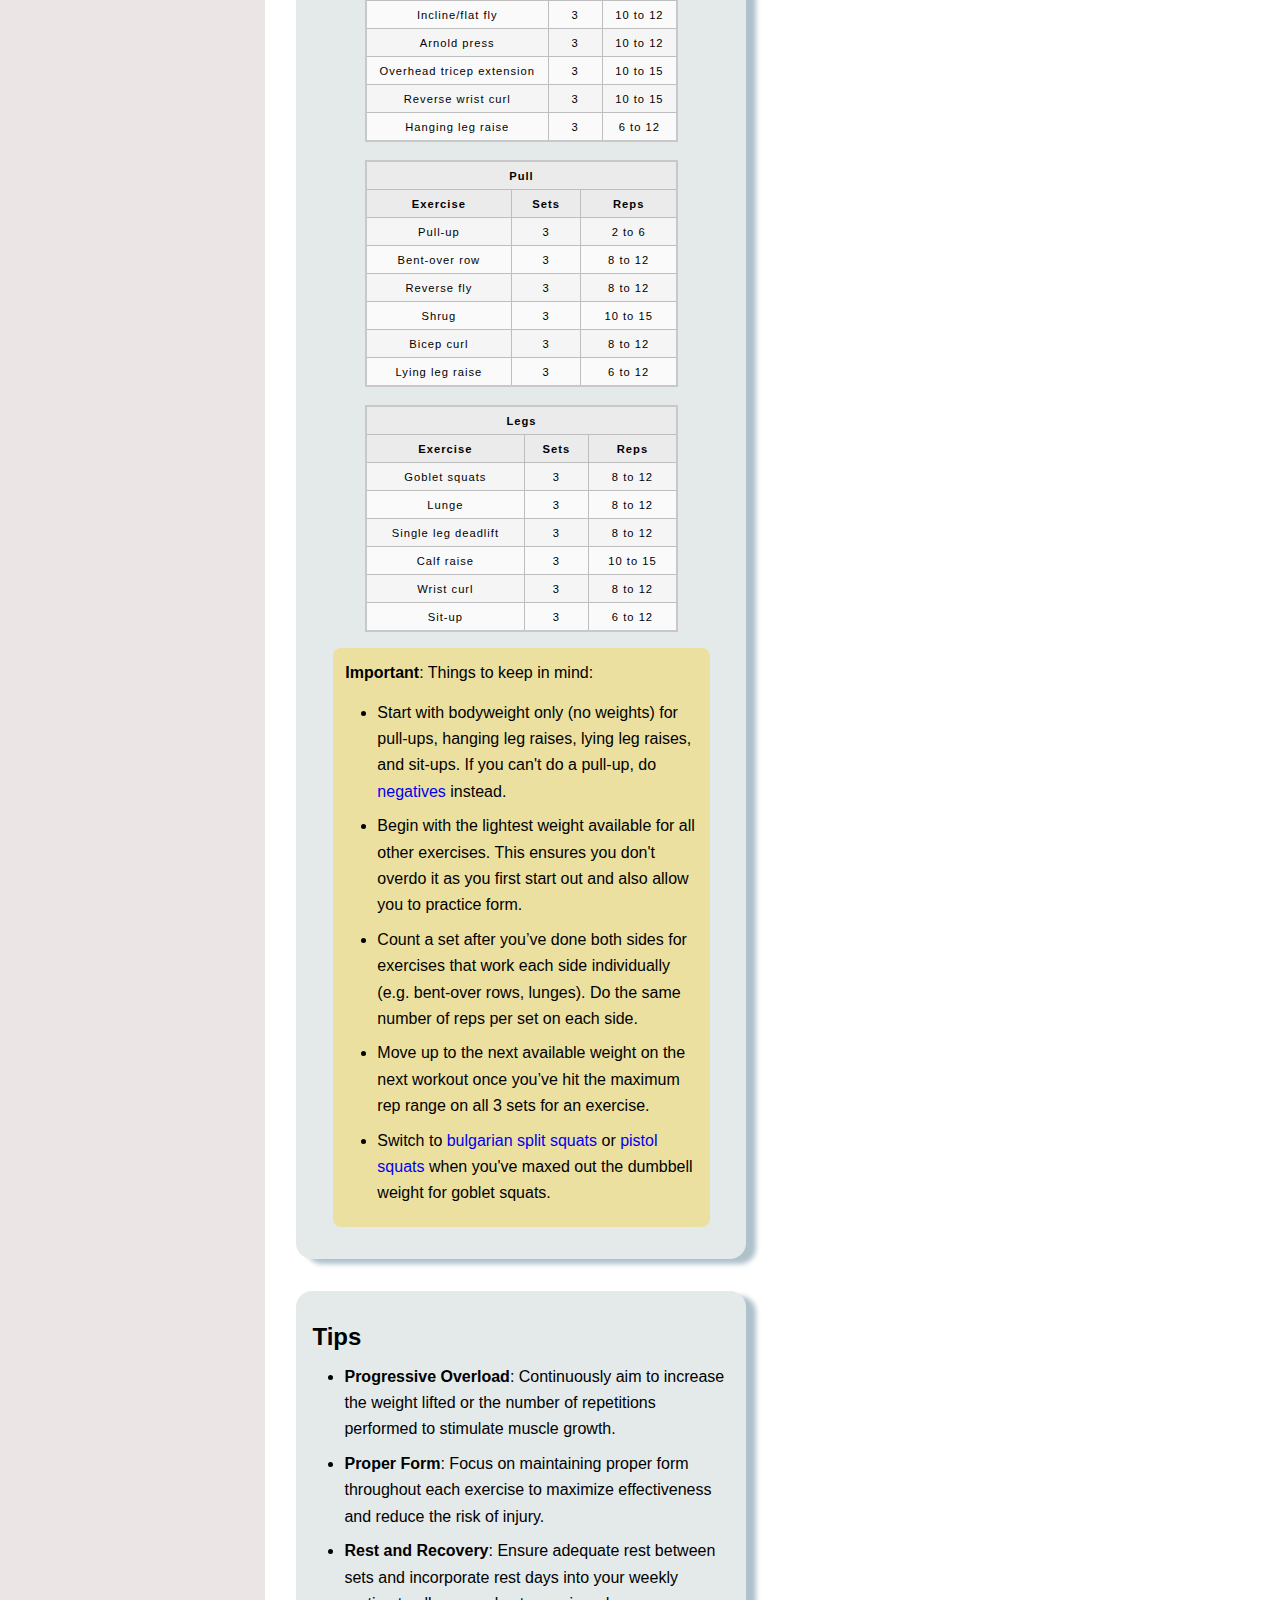
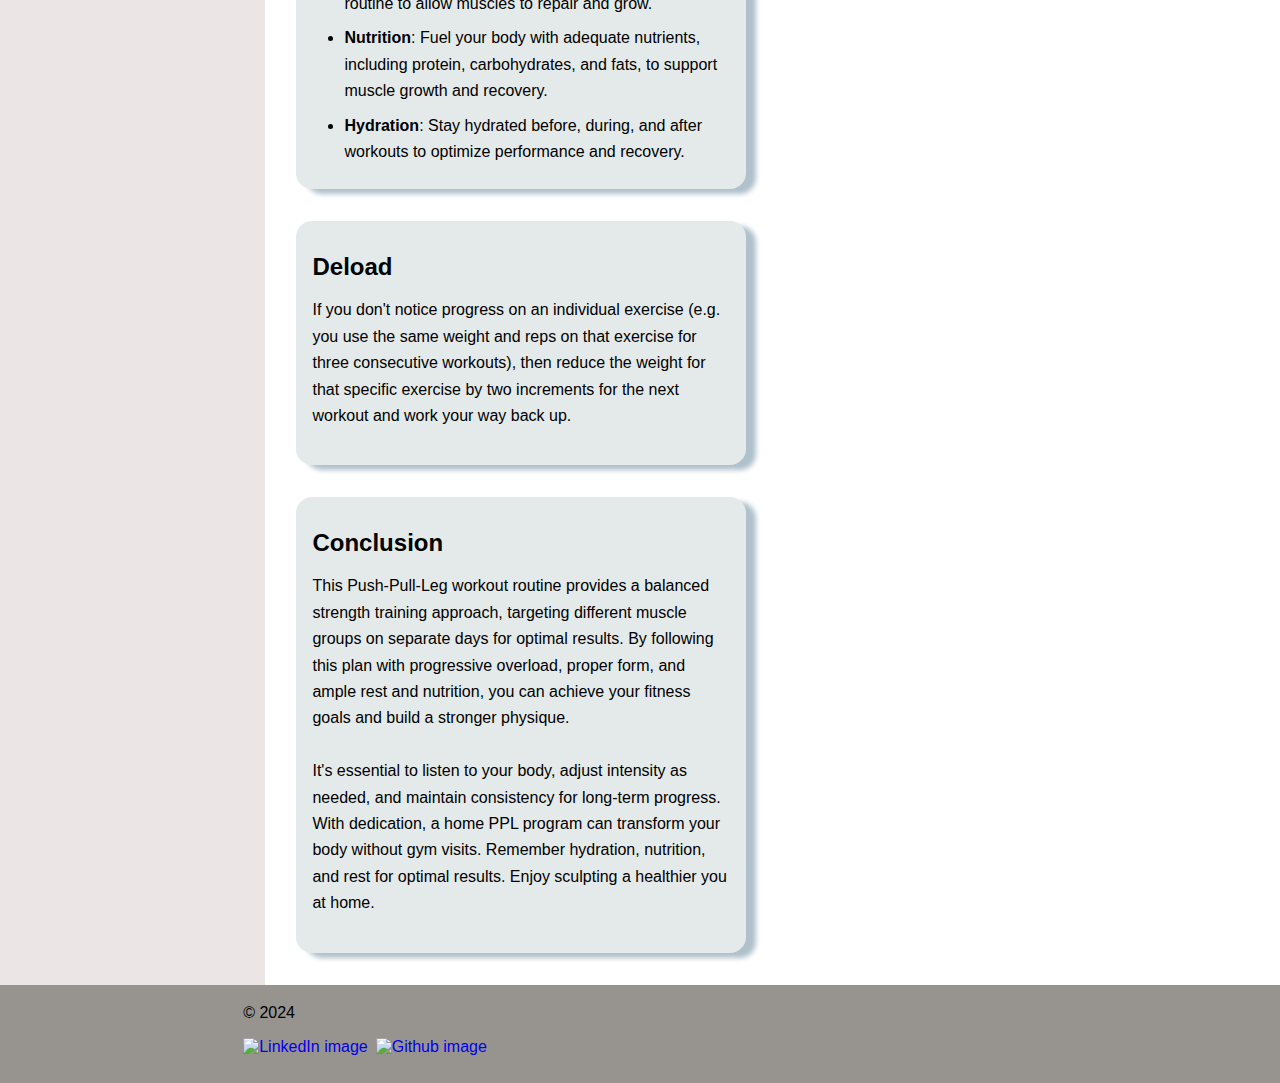
==== commit 42cef078: "Staged all content in HTML, minor css style updates" ====
--- a/index.html
+++ b/index.html
@@ -22,18 +22,19 @@
                 <li><a href="#what-is-ppl">What is PPL?</a></li>
                 <li><a href="#requirements">Required equipment</a></li>
                 <li><a href="#routine">Routine</a></li>
+                <li><a href="#schedule">Schedule</a></li>
                 <li><a href="#progression">Progression</a></li>
-                <li><a href="#schedule">Schedule</a></li>
-                <li><a href="#squats">Squats</a></li>
+                <li><a href="#tips">Tips</a></li>
+                <li><a href="#deload">Deload</a></li>
+                <li><a href="#conclusion">Conclusion</a></li>
             </ul>
         </div>
         <div class="content-container">
-            <h1 class="title">Push, Pull, Legs (PPL) Program</h1>
+            <h1 class="title">Push, Pull, Legs (PPL) workout</h1>
             <section class="overview-section">
                 <h2 id="overview" class="overview">Overview</h2>
-                <p>This program is ideal for fitness beginners and can be performed at home using a pair of adjustable dumbbells. It's also suitable for those with limited access to gym equipment.</p>
-                <p>This workout primarily focuses on dumbbell exercises, capitalizing on their benefits. However, for certain exercises like squats, you have the option to use a barbell instead.</p>
-                <p>A well-rounded physique demands targeted training. The Push-Pull-Leg (PPL) routine, dividing workouts into push, pull, and leg exercises, is a popular and effective approach. By emphasizing compound movements and ample volume, this routine promotes strength, muscle growth, and overall fitness. Here, we present a comprehensive PPL workout designed to optimize gains and streamline your training.</p>
+                <p>This program is ideal for beginners and can be performed at home with a pair of adjustable dumbbells. It's also suitable for those with limited access to gym equipment.</p>
+                <p>This workout focuses on dumbbell exercises, capitalizing on their benefits.</p>
                 <div class="note">
                     <p>
                         <strong>Note</strong>: While you can expect strength gains from this routine, it's designed more with hypertrophy in mind. 
@@ -45,19 +46,19 @@
                     </p>
                 </div>
             
-                <h3 id="what-is-ppl" class="what-is-ppl">What is PPL?</h3>
-                <p>A PPL split is a simple training schedule that trains different muscle groups on different days of the week.</p>
+                <h4 id="what-is-ppl" class="what-is-ppl">What is PPL?</h4>
+                <p>A well-rounded physique demands targeted training. PPL divides workouts into push, pull, and leg exercises. By emphasizing compound movements and ample volume, this routine promotes muscle growth, and overall fitness.</p>
                 <ul>
                     <span>
-                        <li><strong>Push</strong>: The push day primarily focuses on exercises that involve pushing movements, targeting muscles such as the chest, shoulders, and triceps.</li>
+                        <li><strong>Push</strong>: Involves pushing exercises, targeting muscles such as the chest, shoulders, and triceps.</li>
                     </span>
-                    <li><strong>Pull</strong>: The pull day emphasizes exercises that involve pulling movements, targeting muscles such as the back, biceps, and rear delts.</li>
-                    <li><strong>Legs</strong>: The leg day is dedicated to exercises that target the lower body muscles, including the quads, hamstrings, glutes, and calves.</li>
+                    <li><strong>Pull</strong>: Focuses on pulling movements, targeting muscles such as the back, biceps, and rear delts.</li>
+                    <li><strong>Legs</strong>: Targets the lower body muscles, including the quads, hamstrings, glutes, and calves.</li>
                     <div class="note">
                         <p>
                             <strong>Note</strong>: Breaking up workouts into push, pull, and legs maximizes work and rest to help you make gains.
                         </p>
-                        <p>Additionally, PPL splits prioritize movement over individual muscle groups to effectively build functional strength.</p>
+                        <p>Additionally, PPL prioritize movement over individual muscle groups to effectively build functional strength.</p>
                     </div>
                 </ul>
             
@@ -66,63 +67,233 @@
             <section class="before-you-start-section">
                 <h2 id="requirements" class="requirements">Required equipment</h2>
                 <ul>
-                    <li><strong>Dumbbells</strong>: You need a range of dumbbells or a pair of adjustable dumbbells. The heavier your dumbbells go, the longer you will be able to make use of this routine.</li>
+                    <li><strong>Dumbbells</strong>: You need a range of dumbbells or a pair of adjustable dumbbells. The heavier your dumbbells go, the longer you'll be able to make use of this routine.</li>
                     <div class="note">
                         <p><strong>Note</strong>: This routine is not a practical option if you only have a single pair of dumbbells.</p>
                     </div>
-                    <li><strong>Bench</strong>: Ideally you will have access to an adjustable bench. If you only have a flat bench, replace incline fly with flat fly on push day.</li>
-                    <li><strong>Pull-up bar</strong>: Every gym should have at least some place to do pull-ups. If you are working out at home buy a simple door-mounted bar.</li>
+                    <li><strong>Bench</strong>: Some of the exercises require an adjustable bench. If you only have a flat (non-adjustable) bench, replace incline fly with flat fly on push day.</li>
+                    <li><strong>Pull-up bar</strong>: You can buy a simple door-mounted bar from online shops such as <a target="_blank" href="https://www.lazada.com.ph/">Lazada</a> or <a target="_blank" href="https://shopee.ph">Shopee</a>.</li>
                 </ul>
             </section>
             <section class="routine-section">
                 <h2 id="routine" >Routine</h2>
+                <p>PPL targets different muscle groups on separate days, promoting muscle growth, strength, and endurance. Check this table to get a glimpse of what's to come.</p>
                 <table>
-                    <caption>These are the 3 separate workout days</caption>
-                    <tr>
-                        <th>Push</th>
-                        <th>Pull</th>
-                        <th>Legs</th>
-                    </tr>
-                    <tr><td>Chest Press</td>
+                    <caption>Exercises for each workout day:</caption>
+                    <tr>
+                        <th>Push day</th>
+                        <th>Pull day</th>
+                        <th>Leg day</th>
+                    </tr>
+                    <tr><td>Chest press</td>
                     <td>Pull-up</td>
-                    <td>Goblet Squats</td></tr>
-                    <tr><td>Incline Fly</td>
+                    <td>Goblet squats</td></tr>
+                    <tr><td>Incline/flat fly</td>
                     <td>Bent-over row</td>
                     <td>Lunge</td></tr>
-                    <tr><td>Arnold Press</td>
+                    <tr><td>Arnold press</td>
                     <td>Reverse fly</td>
-                    <td>Single Leg Deadlift</td></tr>
-                    <tr><td>Overhead Tricep Extension</td>
+                    <td>Single leg deadlift</td></tr>
+                    <tr><td>Overhead tricep extension</td>
                     <td>Shrug</td>
-                    <td>Calf Raise</td></tr>
-                    <tr><td>Hanging Leg Raises</td>
-                    <td>Bicep Curl</td>
-                    <td>Sit ups	</td></tr>
-                    <tr><td></td>
-                    <td>Lying Leg Raises
+                    <td>Calf raise</td></tr>
+                    <tr><td>Reverse wrist curl</td>
+                    <td>Bicep curl</td>
+                    <td>Wrist curl</td></tr>
+                    <tr><td>Hanging leg raise</td>
+                    <td>Lying leg raise
                     </td>
-                    <td></td></tr>
-                </table>
+                    <td>Sit-up</td></tr>
+                </table>
+                <br>
+                <h3 class="schedule" name="schedule" id="schedule">Schedule</h3>
+                <p>Muscle growth happens during recovery so make sure you have at least one rest day per week. If you don't <a href="https://www.ncbi.nlm.nih.gov/pmc/articles/PMC5749041/" target="_blank">sleep enough</a> or eat right, <a href="https://www.ncbi.nlm.nih.gov/pmc/articles/PMC7785053/" target="_blank">it hinders your progress</a>.</p>
+                <p>With that said, you have the option for a 4-day or 7-day cycle for this workout. The 4-day cycle is more beginner friendly as it allows your body to rest after working out for 3 consecutive days.</p>
+                <div class="important">
+                    <p><strong>Important</strong>: This regimen can be physically demanding. Depending on your fitness level, you should feel muscle soreness in the first weeks of training, which is reduced as your body adapts to the workout. Always listen to your body and <a href="https://www.health.harvard.edu/healthbeat/10-tips-for-exercising-safely" target="_blank">prioritize safety</a>.</p>
+                </div>
+                <table>
+                    <caption>Example: 7-day PPL workout cycle</caption>
+                    <tr>
+                        <th scope="col">Mon</th>
+                        <th scope="col">Tue</th>
+                        <th scope="col">Wed</th>
+                        <th scope="col">Thu</th>
+                        <th scope="col">Fri</th>
+                        <th scope="col">Sat</th>
+                        <th scope="col">Sun</th>
+                    </tr>
+                    <tr>
+                        <td>Push</td>
+                        <td>Pull</td>
+                        <td>Legs</td>
+                        <td>Push</td>
+                        <td>Pull</td>
+                        <td>Legs</td>
+                        <td>Rest</td>
+                    </tr>
+                </table>
+                <br>
+                <table>
+                    
+                    <caption>Example: 4-day PPL workout cycle</caption>
+                    <tr>
+                        <th scope="col">Tue</th>
+                        <th scope="col">Wed</th>
+                        <th scope="col">Thu</th>
+                        <th scope="col">Fri</th>
+                    </tr>
+                    <tr>
+                        <td>Push</td>
+                        <td>Pull</td>
+                        <td>Legs</td>
+                        <td>Rest</td>
+                    </tr>
+                </table>
+                <br>
             </section>
             <section class="progression-section">
                 <h2 id="progression" class="progression">Progression</h2>
-                <p>Perform three sets for each exercise, with 90 seconds rest in between each set. Do as many repetitions (reps) as possible, but no more than 12, for each set. For exercises that work each side individually (e.g. bent-over rows, lunges) a set counts after you have done both sides, and be sure to do the same number of reps per set on each side. If you are able to perform all three sets for 12 reps then move up to the next available weight on the next workout. If you do not make progress (increasing reps does count as progress) on an individual exercise after two attempts (i.e. you use the same weight and reps on that exercise for three consecutive workouts) then deload the weight for that specific exercise by two increments for the following workout and work your way back up.</p>
-                <p>For pull-ups and hanging leg raises start with bodyweight only. To add weight hold a dumbbell between your feet. If you cannot do a pull-up, begin with <a target="_blank" href="http://www.fitstream.com/exercises/negative-pull-up-a6041">negatives</a></p>
-                <p>Start with the lightest dumbbells available for all other exercises. This will make sure you don't overdo it as you first start out and also allow you to practice form.</p>
-            </section>
-            <section class="schedule-section">
-                <h2 id="schedule" class="schedule">Schedule</h2>
-                <p>If you are getting adequate sleep and rest and like having the same schedule every week you may do the workouts on consecutive days as follows: Push/Pull/Legs/Push/Pull/Legs/Rest. Alternatively, you may use a four day cycle of Push/Pull/Legs/Rest.
-                </p>
-            </section>
-            <section class="squats-section">
-                <h2 id="squats" class="squats">Squats</h2>
-                <p>Since we all love leg days, squats deserve their own section. Because r/fitness loves squats I figure they deserve their own paragraph. Goblet squats are likely to be the limiting factor in this routine, in that you will probably reach your maximum dumbbell weight on this exercise first. When you do you may either move goblet squats to the end of leg day or replace them with <a target="_blank" href="http://www.exrx.net/WeightExercises/Quadriceps/DBSingleLegSplitSquat.html">Bulgarian split squats</a> or <a target="_blank" href="https://exrx.net/WeightExercises/Quadriceps/DBSingleLegSplitSquat">pistol squats</a></p>
-            </section>
-
-            <section class="tips">
-                <h2>Tips for Success</h2>
-                <ol>
+                <p>Here's a detailed breakdown of how many repetitions (<strong>reps</strong>) and sets you can do for each exercise. Make sure you have at least 90 seconds of rest in between each set.</p>
+
+                <table class="progression-table">
+                    <tr>
+                        <th colspan="3">Push</th>
+                    </tr>
+                    <tr>
+                        <th scope="col">Exercise</th>
+                        <th scope="col">Sets</th>
+                        <th scope="col">Reps</th>
+                    </tr>
+                    <tr>
+                        <td>Chest press</td>
+                        <td>3</td>
+                        <td>10 to 12</td>
+                    </tr>
+                    <tr>
+                        <td>Incline/flat fly</td>
+                        <td>3</td>
+                        <td>10 to 12</td>
+                    </tr>
+                    <tr>
+                        <td>Arnold press</td>
+                        <td>3</td>
+                        <td>10 to 12</td>
+                    </tr>
+                    <tr>
+                        <td>Overhead tricep extension</td>
+                        <td>3</td>
+                        <td>10 to 15</td>
+                    </tr>
+                    <tr>
+                        <td>Reverse wrist curl</td>
+                        <td>3</td>
+                        <td>10 to 15</td>
+                    </tr>
+                    <tr>
+                        <td>Hanging leg raise</td>
+                        <td>3</td>
+                        <td>6 to 12</td>
+                    </tr>
+                </table>
+                <br>
+                <table class="progression-table">
+                    <tr>
+                        <th colspan="3">Pull</th>
+                    </tr>
+                    <tr>
+                        <th scope="col">Exercise</th>
+                        <th scope="col">Sets</th>
+                        <th scope="col">Reps</th>
+                    </tr>
+                    <tr>
+                        <td>Pull-up</td>
+                        <td>3</td>
+                        <td>2 to 6</td>
+                    </tr>
+                    <tr>
+                        <td>Bent-over row</td>
+                        <td>3</td>
+                        <td>8 to 12</td>
+                    </tr>
+                    <tr>
+                        <td>Reverse fly</td>
+                        <td>3</td>
+                        <td>8 to 12</td>
+                    </tr>
+                    <tr>
+                        <td>Shrug</td>
+                        <td>3</td>
+                        <td>10 to 15</td>
+                    </tr>
+                    <tr>
+                        <td>Bicep curl	</td>
+                        <td>3</td>
+                        <td>8 to 12</td>
+                    </tr>
+                    <tr>
+                        <td>Lying leg raise	</td>
+                        <td>3</td>
+                        <td>6 to 12</td>
+                    </tr>
+                </table>
+                <br>
+                <table class="progression-table">
+                    <tr>
+                        <th colspan="3">Legs</th>
+                    </tr>
+                    <tr>
+                        <th scope="col">Exercise</th>
+                        <th scope="col">Sets</th>
+                        <th scope="col">Reps</th>
+                    </tr>
+                    <tr>
+                        <td>Goblet squats</td>
+                        <td>3</td>
+                        <td>8 to 12</td>
+                    </tr>
+                    <tr>
+                        <td>Lunge</td>
+                        <td>3</td>
+                        <td>8 to 12</td>
+                    </tr>
+                    <tr>
+                        <td>Single leg deadlift</td>
+                        <td>3</td>
+                        <td>8 to 12</td>
+                    </tr>
+                    <tr>
+                        <td>Calf raise</td>
+                        <td>3</td>
+                        <td>10 to 15</td>
+                    </tr>
+                    <tr>
+                        <td>Wrist curl</td>
+                        <td>3</td>
+                        <td>8 to 12</td>
+                    </tr>
+                    <tr>
+                        <td>Sit-up</td>
+                        <td>3</td>
+                        <td>6 to 12</td>
+                    </tr>
+                </table>
+                <div class="important">
+                <p><strong>Important</strong>: Things to keep in mind:</p>
+                <ul>
+                    <li>Start with bodyweight only (no weights) for pull-ups, hanging leg raises, lying leg raises, and sit-ups. If you can't do a pull-up, do <a target="_blank" href="https://www.youtube.com/watch?v=gbPURTSxQLY">negatives</a> instead.</li>
+                    <li>Begin with the lightest weight available for all other exercises. This ensures you don't overdo it as you first start out and also allow you to practice form.</li>
+                    <li>Count a set after you’ve done both sides for exercises that work each side individually (e.g. bent-over rows, lunges). Do the same number of reps per set on each side.</li>
+                    <li>Move up to the next available weight on the next workout once you’ve hit the maximum rep range on all 3 sets for an exercise.</li>
+                    <li>Switch to <a target="_blank" href="https://www.youtube.com/watch?v=hPlKPjohFS0">bulgarian split squats</a> or <a target="_blank" href="https://www.youtube.com/watch?v=vq5-vdgJc0I">pistol squats</a> when you've maxed out the dumbbell weight for goblet squats.</li>
+                </ul>
+                </div>
+                
+            </section>
+
+            <section name="tips" class="tips">
+                <h2 id="tips">Tips</h2>
+                <ul>
                     <li><strong>Progressive Overload</strong>: Continuously aim to increase the weight lifted or the number of repetitions performed to stimulate muscle growth.</li>
                     <li><strong>Proper Form</strong>: Focus on maintaining proper form throughout each exercise to maximize effectiveness and reduce the risk of injury.</li>
                     <li><strong>Rest and Recovery</strong>: Ensure adequate rest between sets and incorporate rest days into your weekly routine to allow muscles to repair and grow.</li>
@@ -130,18 +301,16 @@
                     <li><strong>Hydration</strong>: Stay hydrated before, during, and after workouts to optimize performance and recovery.</li>
                 </ul>
             </section>
-
-            <section class="conclusion">
-                <h2>Conclusion</h2>
-                <p>This Push-Pull-Leg workout routine offers a balanced approach to strength training, 
-                    it targets different muscle groups on separate days for optimal results.
-                    <br><br>
-                    
-                    By following this comprehensive workout plan and incorporating progressive overload, proper form, and adequate rest and nutrition, 
-                    you can achieve your fitness goals and build a stronger, more muscular physique. 
-                    
-                    <br><br>However, it's still highly recommended to listen to your body, adjust the intensity as needed, and stay consistent with your training to see long-term progress and success.
-                </p>
+                
+            <section name="deload" class="deload">
+                <h2 id="deload">Deload</h2>
+                <p>If you don't notice progress on an individual exercise (e.g. you use the same weight and reps on that exercise for three consecutive workouts), then reduce the weight for that specific exercise by two increments for the next workout and work your way back up.</p>
+            </section>
+
+            <section name="conclusion" class="conclusion">
+                <h2 id="conclusion">Conclusion</h2>
+                <p>
+                    This Push-Pull-Leg workout routine provides a balanced strength training approach, targeting different muscle groups on separate days for optimal results. By following this plan with progressive overload, proper form, and ample rest and nutrition, you can achieve your fitness goals and build a stronger physique.<br><br> It's essential to listen to your body, adjust intensity as needed, and maintain consistency for long-term progress. With dedication, a home PPL program can transform your body without gym visits. Remember hydration, nutrition, and rest for optimal results. Enjoy sculpting a healthier you at home.</p>
             </section>
         </div>
 
--- a/style.css
+++ b/style.css
@@ -6,7 +6,7 @@
 
 html {
     font-family: Arial, Helvetica, sans-serif;
-    scroll-padding-top: var(--scroll-padding, 50px);
+    scroll-padding-top: var(--scroll-padding, 100px);
 }
  
 .navigation-container {
@@ -14,11 +14,12 @@
   flex-direction: column;
   gap: 12px 0;
   padding: 1rem 2rem;
-  font-size: 0.85rem;
+  font-size: 1rem;
   background-color: rgb(232, 232, 226);
   font-weight: 900;
   border-radius: 1rem;
   margin-top: 1rem;
+  box-shadow: 10px 5px 5px rgb(198, 189, 189);
 
   position: fixed;
   left: 1rem;
@@ -27,6 +28,10 @@
   
 }
 
+h4 {
+  margin-top: 3rem;
+}
+
 .navigation-container li, .navigation-container ol {
   list-style-type: none;
   padding: 10px 0; 
@@ -34,8 +39,8 @@
 }
 
 .navigation-space {
-  min-width: 250px;
-  background-color: #cdcbcb;
+  min-width: 265px;
+  background-color: #ece5e5;
 }
 
 .main-container {
@@ -47,6 +52,7 @@
   display: flex;
   flex-direction: column;
   gap: 2rem;
+  align-items: center;
 }
 
 .content-container:nth-last-child(1) {
@@ -58,6 +64,7 @@
   background-color: rgb(228, 234, 234);
   border-radius: 1rem;
   padding: 1rem;
+  box-shadow: 10px 5px 5px rgb(175, 193, 203);
 }
 
 h1, h2, h3 {
@@ -163,8 +170,8 @@
 
 .important {
   max-width: 90%;
-  margin: 0.5rem auto;
-  background-color: rgba(227, 239, 116, 0.8);
+  margin: 1rem auto;
+  background-color: rgba(237, 221, 143, 0.8);
   padding: 0.75rem;
   border-radius: 0.5rem;
 }
@@ -181,7 +188,9 @@
   line-height: 1.65rem;
 }
 
-
+.progression-table {
+  width: 75%;
+}
 
 
 /*Table styles*/
@@ -190,12 +199,13 @@
     border-collapse: collapse;
     border: 2px solid rgb(200,200,200);
     letter-spacing: 1px;
-    font-size: 0.6rem;
+    font-size: 0.7rem;
+    margin: 0 auto;
   }
   
   td, th {
     border: 1px solid rgb(190,190,190);
-    padding: 10px 20px;
+    padding: 7.5px 12.5px;
   }
   
   th {
@@ -217,11 +227,27 @@
   caption {
     padding: 10px;
   }
-
+  
+/*Table styles*/
 
   @media only screen and (max-width: 700px) {
-    .navigation-container ul, .navigation-container, .navigation-space {
+    .navigation-space {
       display: none;
+    }
+
+    .navigation-container{
+      position: static;
+      left: auto;
+      min-width: 50%;
+      float: none;
+      align-self: center;
+      margin-bottom: 2rem;
+
+    }
+
+    .main-container {
+      flex-flow: column;
+      padding: 0 1rem;
     }
 
     .content-container {
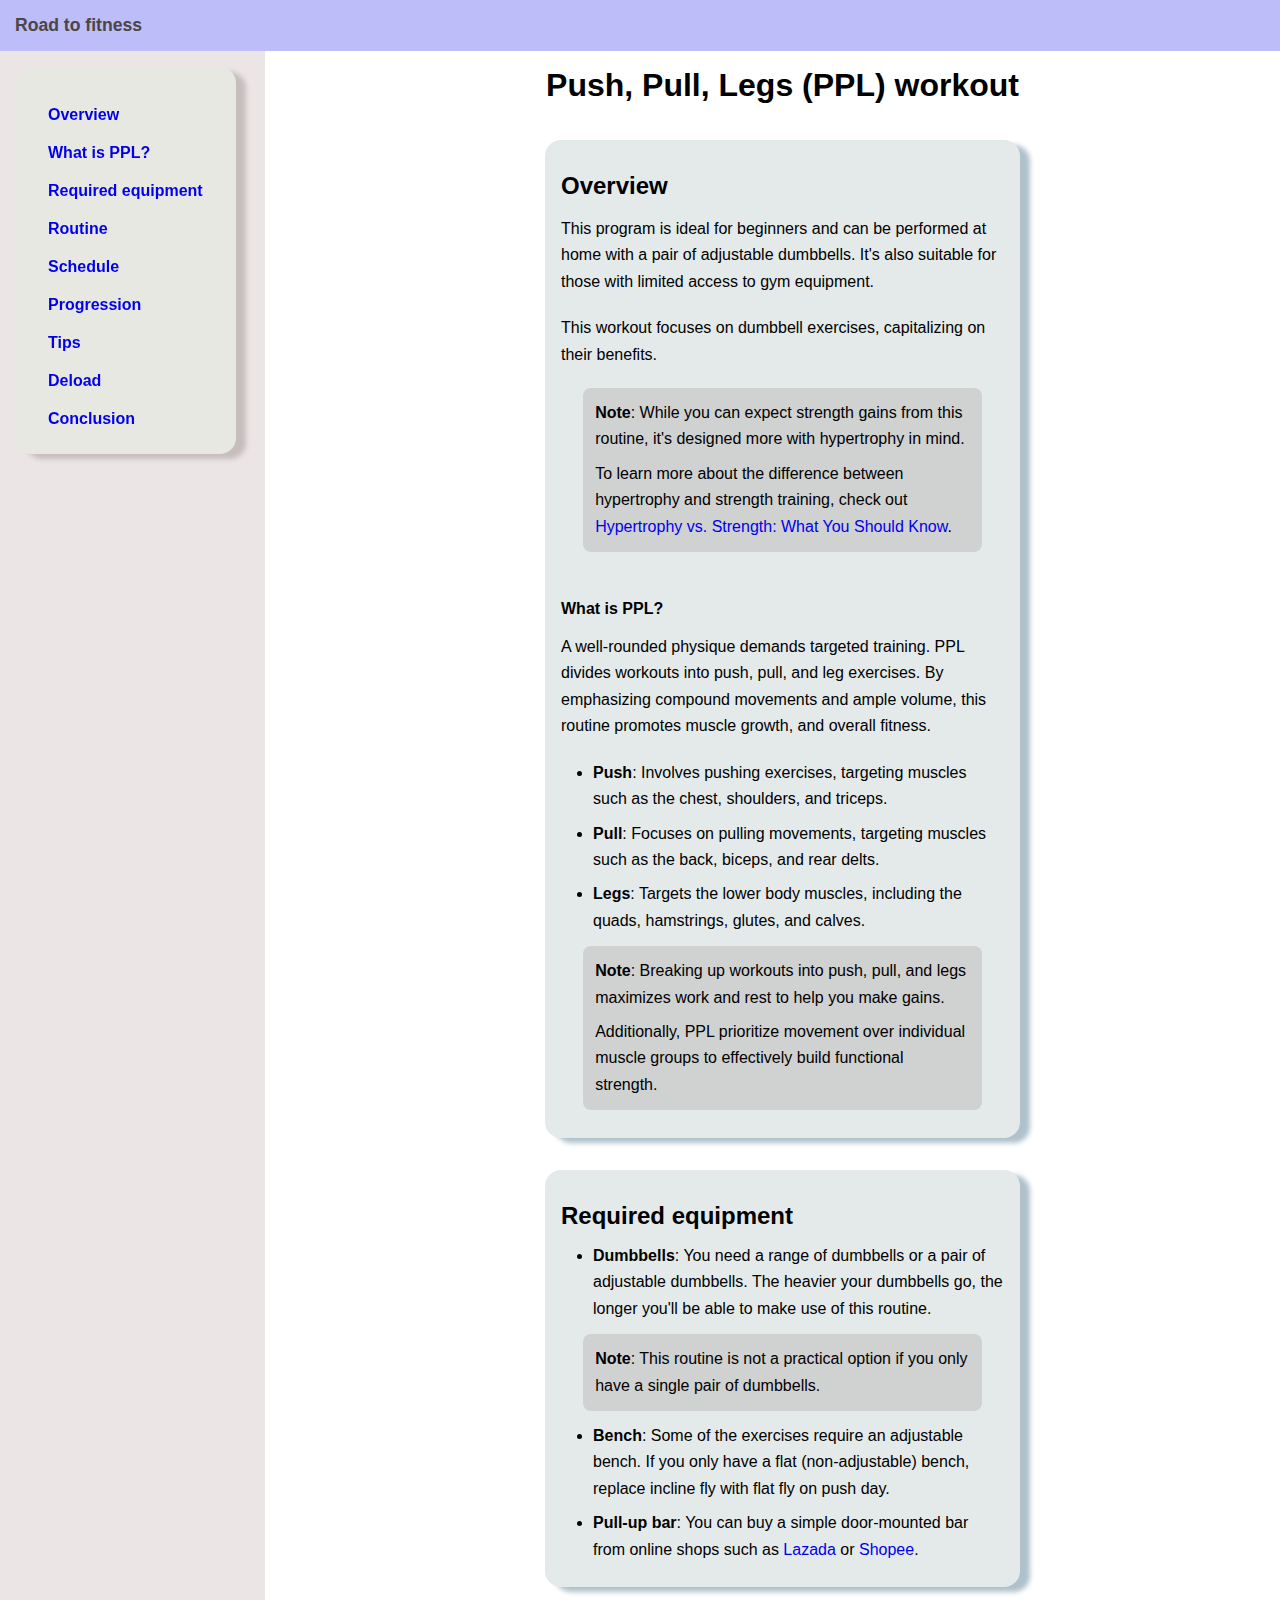
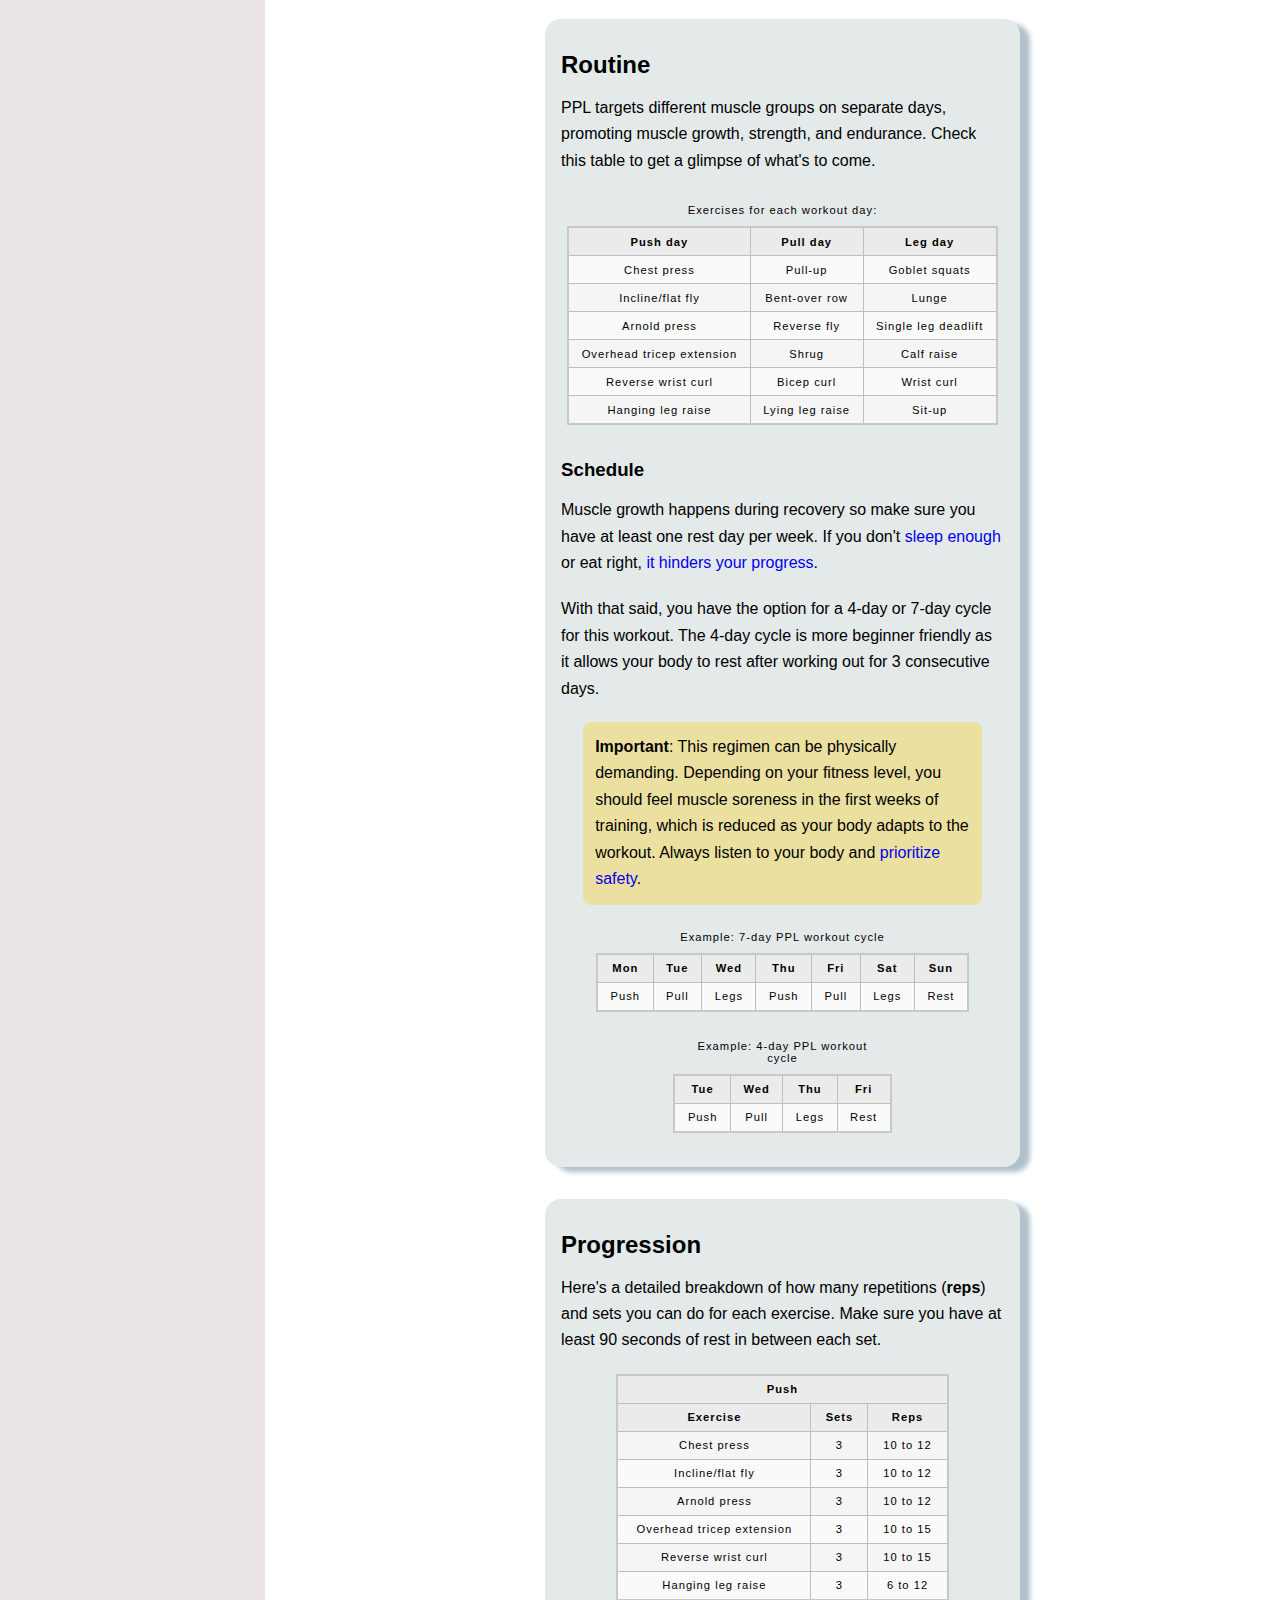
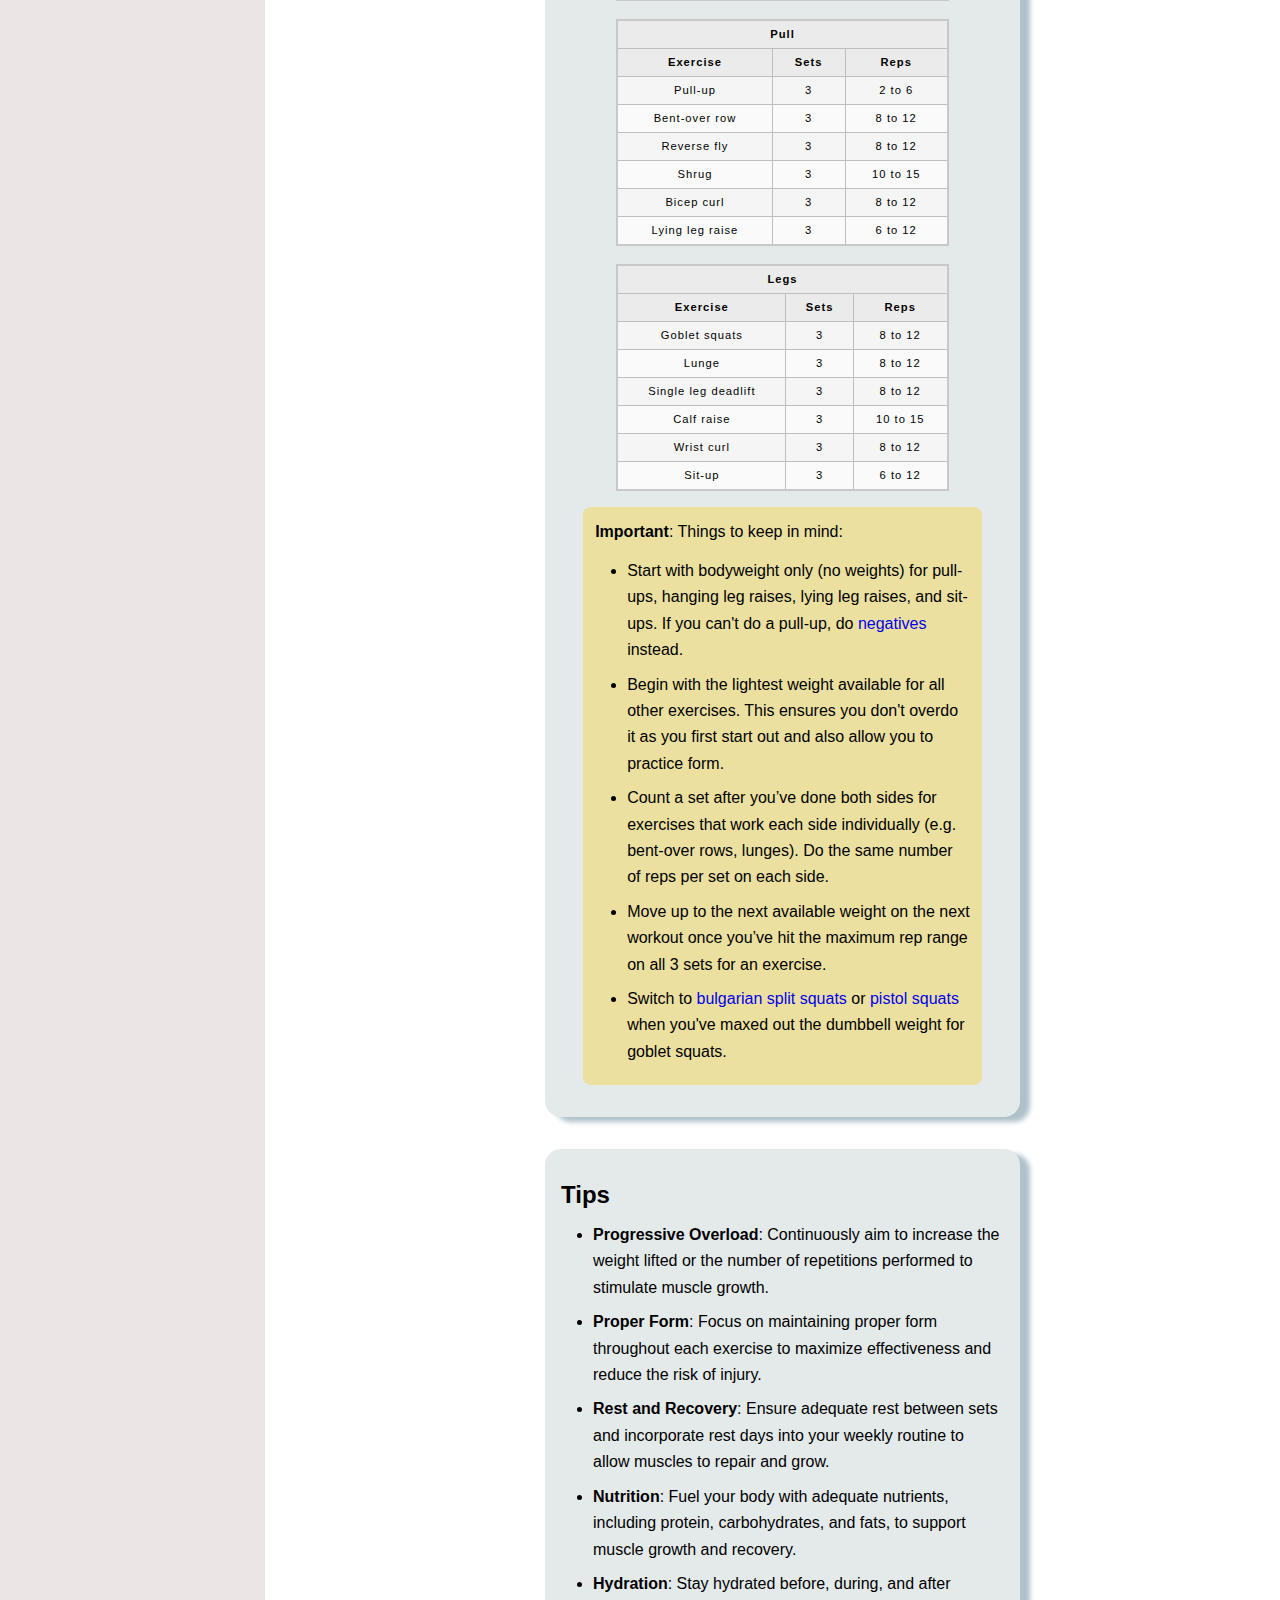
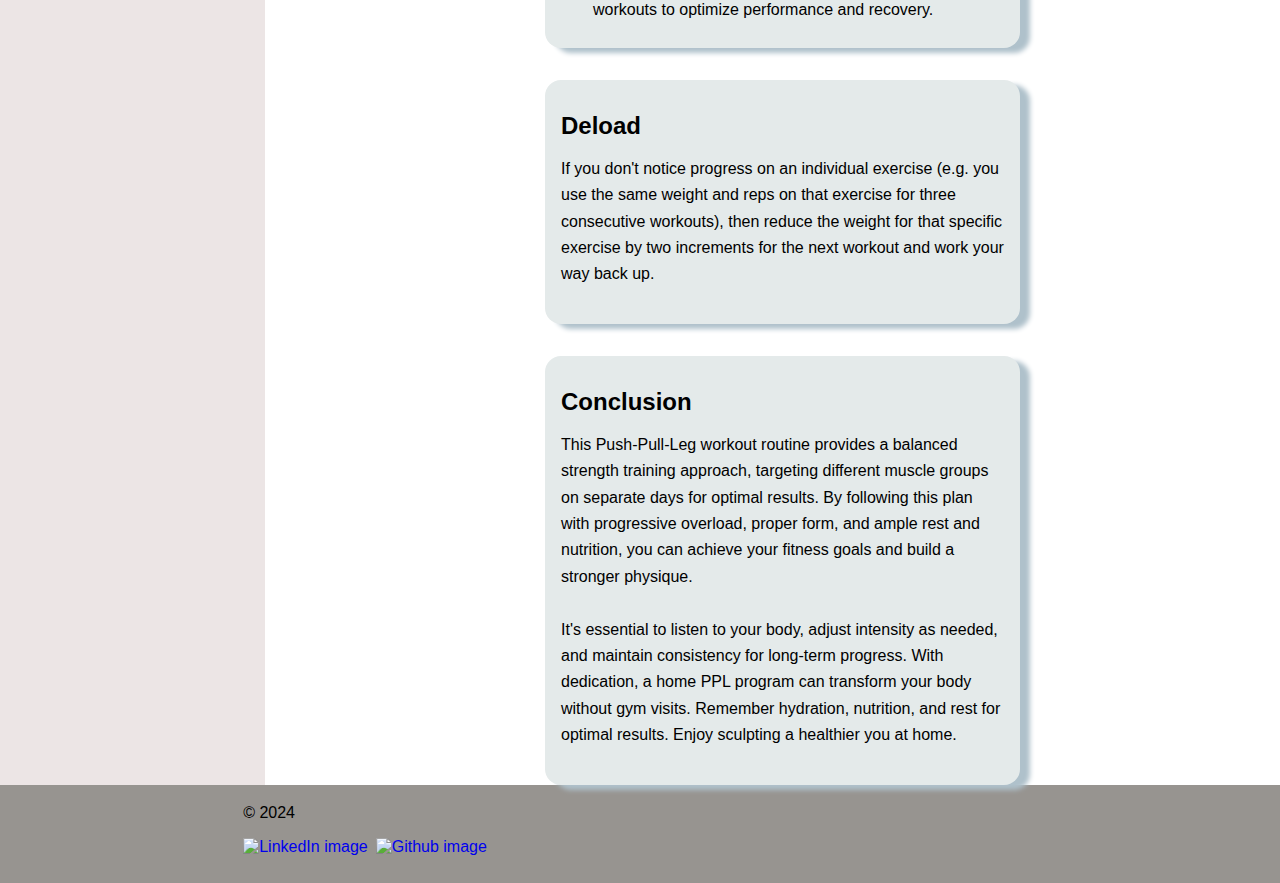
==== commit 379872b1: "Make content section more responsive; change title" ====
--- a/index.html
+++ b/index.html
@@ -3,7 +3,7 @@
 <head>
     <meta charset="UTF-8">
     <meta name="viewport" content="width=device-width, initial-scale=1.0">
-    <title>Beginner Workout</title>
+    <title>Workout program for beginners</title>
     <link rel="stylesheet" href="style.css">
     <script src="script.js" defer></script>
 </head>
@@ -12,6 +12,7 @@
         <div class="container">
             <p>Road to fitness</p>
         </div>
+        <div></div>
     </header>
 
     <main class="main-container">
@@ -29,289 +30,289 @@
                 <li><a href="#conclusion">Conclusion</a></li>
             </ul>
         </div>
-        <div class="content-container">
-            <h1 class="title">Push, Pull, Legs (PPL) workout</h1>
-            <section class="overview-section">
-                <h2 id="overview" class="overview">Overview</h2>
-                <p>This program is ideal for beginners and can be performed at home with a pair of adjustable dumbbells. It's also suitable for those with limited access to gym equipment.</p>
-                <p>This workout focuses on dumbbell exercises, capitalizing on their benefits.</p>
-                <div class="note">
-                    <p>
-                        <strong>Note</strong>: While you can expect strength gains from this routine, it's designed more with hypertrophy in mind. 
-                    </p>
-                    <p>
-                        To learn more about the difference between hypertrophy and strength training, 
-                        check out <a target="_blank" href="https://www.verywellfit.com/muscle-size-versus-strength-what-you-need-to-know-3498216#:~:text=Hypertrophy%20means%20increasing%20muscle%20size,ability%20to%20lift%20heavier%20weights.">
-                        Hypertrophy vs. Strength: What You Should Know</a>.
-                    </p>
-                </div>
-            
-                <h4 id="what-is-ppl" class="what-is-ppl">What is PPL?</h4>
-                <p>A well-rounded physique demands targeted training. PPL divides workouts into push, pull, and leg exercises. By emphasizing compound movements and ample volume, this routine promotes muscle growth, and overall fitness.</p>
-                <ul>
-                    <span>
-                        <li><strong>Push</strong>: Involves pushing exercises, targeting muscles such as the chest, shoulders, and triceps.</li>
-                    </span>
-                    <li><strong>Pull</strong>: Focuses on pulling movements, targeting muscles such as the back, biceps, and rear delts.</li>
-                    <li><strong>Legs</strong>: Targets the lower body muscles, including the quads, hamstrings, glutes, and calves.</li>
+        
+        <div class="container-of-content-container">
+            <div class="content-container">
+                <h1 class="title">Push, Pull, Legs (PPL) workout</h1>
+                <section class="overview-section">
+                    <h2 id="overview" class="overview">Overview</h2>
+                    <p>This program is ideal for beginners and can be performed at home with a pair of adjustable dumbbells. It's also suitable for those with limited access to gym equipment.</p>
+                    <p>This workout focuses on dumbbell exercises, capitalizing on their benefits.</p>
                     <div class="note">
                         <p>
-                            <strong>Note</strong>: Breaking up workouts into push, pull, and legs maximizes work and rest to help you make gains.
+                            <strong>Note</strong>: While you can expect strength gains from this routine, it's designed more with hypertrophy in mind.
                         </p>
-                        <p>Additionally, PPL prioritize movement over individual muscle groups to effectively build functional strength.</p>
+                        <p>
+                            To learn more about the difference between hypertrophy and strength training,
+                            check out <a target="_blank" href="https://www.verywellfit.com/muscle-size-versus-strength-what-you-need-to-know-3498216#:~:text=Hypertrophy%20means%20increasing%20muscle%20size,ability%20to%20lift%20heavier%20weights.">
+                            Hypertrophy vs. Strength: What You Should Know</a>.
+                        </p>
                     </div>
-                </ul>
-            
-            
-            </section>
-            <section class="before-you-start-section">
-                <h2 id="requirements" class="requirements">Required equipment</h2>
-                <ul>
-                    <li><strong>Dumbbells</strong>: You need a range of dumbbells or a pair of adjustable dumbbells. The heavier your dumbbells go, the longer you'll be able to make use of this routine.</li>
-                    <div class="note">
-                        <p><strong>Note</strong>: This routine is not a practical option if you only have a single pair of dumbbells.</p>
+            
+                    <h4 id="what-is-ppl" class="what-is-ppl">What is PPL?</h4>
+                    <p>A well-rounded physique demands targeted training. PPL divides workouts into push, pull, and leg exercises. By emphasizing compound movements and ample volume, this routine promotes muscle growth, and overall fitness.</p>
+                    <ul>
+                        <span>
+                            <li><strong>Push</strong>: Involves pushing exercises, targeting muscles such as the chest, shoulders, and triceps.</li>
+                        </span>
+                        <li><strong>Pull</strong>: Focuses on pulling movements, targeting muscles such as the back, biceps, and rear delts.</li>
+                        <li><strong>Legs</strong>: Targets the lower body muscles, including the quads, hamstrings, glutes, and calves.</li>
+                        <div class="note">
+                            <p>
+                                <strong>Note</strong>: Breaking up workouts into push, pull, and legs maximizes work and rest to help you make gains.
+                            </p>
+                            <p>Additionally, PPL prioritize movement over individual muscle groups to effectively build functional strength.</p>
+                        </div>
+                    </ul>
+            
+            
+                </section>
+                <section class="before-you-start-section">
+                    <h2 id="requirements" class="requirements">Required equipment</h2>
+                    <ul>
+                        <li><strong>Dumbbells</strong>: You need a range of dumbbells or a pair of adjustable dumbbells. The heavier your dumbbells go, the longer you'll be able to make use of this routine.</li>
+                        <div class="note">
+                            <p><strong>Note</strong>: This routine is not a practical option if you only have a single pair of dumbbells.</p>
+                        </div>
+                        <li><strong>Bench</strong>: Some of the exercises require an adjustable bench. If you only have a flat (non-adjustable) bench, replace incline fly with flat fly on push day.</li>
+                        <li><strong>Pull-up bar</strong>: You can buy a simple door-mounted bar from online shops such as <a target="_blank" href="https://www.lazada.com.ph/">Lazada</a> or <a target="_blank" href="https://shopee.ph">Shopee</a>.</li>
+                    </ul>
+                </section>
+                <section class="routine-section">
+                    <h2 id="routine" >Routine</h2>
+                    <p>PPL targets different muscle groups on separate days, promoting muscle growth, strength, and endurance. Check this table to get a glimpse of what's to come.</p>
+                    <table>
+                        <caption>Exercises for each workout day:</caption>
+                        <tr>
+                            <th>Push day</th>
+                            <th>Pull day</th>
+                            <th>Leg day</th>
+                        </tr>
+                        <tr><td>Chest press</td>
+                        <td>Pull-up</td>
+                        <td>Goblet squats</td></tr>
+                        <tr><td>Incline/flat fly</td>
+                        <td>Bent-over row</td>
+                        <td>Lunge</td></tr>
+                        <tr><td>Arnold press</td>
+                        <td>Reverse fly</td>
+                        <td>Single leg deadlift</td></tr>
+                        <tr><td>Overhead tricep extension</td>
+                        <td>Shrug</td>
+                        <td>Calf raise</td></tr>
+                        <tr><td>Reverse wrist curl</td>
+                        <td>Bicep curl</td>
+                        <td>Wrist curl</td></tr>
+                        <tr><td>Hanging leg raise</td>
+                        <td>Lying leg raise
+                        </td>
+                        <td>Sit-up</td></tr>
+                    </table>
+                    <br>
+                    <h3 class="schedule" name="schedule" id="schedule">Schedule</h3>
+                    <p>Muscle growth happens during recovery so make sure you have at least one rest day per week. If you don't <a href="https://www.ncbi.nlm.nih.gov/pmc/articles/PMC5749041/" target="_blank">sleep enough</a> or eat right, <a href="https://www.ncbi.nlm.nih.gov/pmc/articles/PMC7785053/" target="_blank">it hinders your progress</a>.</p>
+                    <p>With that said, you have the option for a 4-day or 7-day cycle for this workout. The 4-day cycle is more beginner friendly as it allows your body to rest after working out for 3 consecutive days.</p>
+                    <div class="important">
+                        <p><strong>Important</strong>: This regimen can be physically demanding. Depending on your fitness level, you should feel muscle soreness in the first weeks of training, which is reduced as your body adapts to the workout. Always listen to your body and <a href="https://www.health.harvard.edu/healthbeat/10-tips-for-exercising-safely" target="_blank">prioritize safety</a>.</p>
                     </div>
-                    <li><strong>Bench</strong>: Some of the exercises require an adjustable bench. If you only have a flat (non-adjustable) bench, replace incline fly with flat fly on push day.</li>
-                    <li><strong>Pull-up bar</strong>: You can buy a simple door-mounted bar from online shops such as <a target="_blank" href="https://www.lazada.com.ph/">Lazada</a> or <a target="_blank" href="https://shopee.ph">Shopee</a>.</li>
-                </ul>
-            </section>
-            <section class="routine-section">
-                <h2 id="routine" >Routine</h2>
-                <p>PPL targets different muscle groups on separate days, promoting muscle growth, strength, and endurance. Check this table to get a glimpse of what's to come.</p>
-                <table>
-                    <caption>Exercises for each workout day:</caption>
-                    <tr>
-                        <th>Push day</th>
-                        <th>Pull day</th>
-                        <th>Leg day</th>
-                    </tr>
-                    <tr><td>Chest press</td>
-                    <td>Pull-up</td>
-                    <td>Goblet squats</td></tr>
-                    <tr><td>Incline/flat fly</td>
-                    <td>Bent-over row</td>
-                    <td>Lunge</td></tr>
-                    <tr><td>Arnold press</td>
-                    <td>Reverse fly</td>
-                    <td>Single leg deadlift</td></tr>
-                    <tr><td>Overhead tricep extension</td>
-                    <td>Shrug</td>
-                    <td>Calf raise</td></tr>
-                    <tr><td>Reverse wrist curl</td>
-                    <td>Bicep curl</td>
-                    <td>Wrist curl</td></tr>
-                    <tr><td>Hanging leg raise</td>
-                    <td>Lying leg raise
-                    </td>
-                    <td>Sit-up</td></tr>
-                </table>
-                <br>
-                <h3 class="schedule" name="schedule" id="schedule">Schedule</h3>
-                <p>Muscle growth happens during recovery so make sure you have at least one rest day per week. If you don't <a href="https://www.ncbi.nlm.nih.gov/pmc/articles/PMC5749041/" target="_blank">sleep enough</a> or eat right, <a href="https://www.ncbi.nlm.nih.gov/pmc/articles/PMC7785053/" target="_blank">it hinders your progress</a>.</p>
-                <p>With that said, you have the option for a 4-day or 7-day cycle for this workout. The 4-day cycle is more beginner friendly as it allows your body to rest after working out for 3 consecutive days.</p>
-                <div class="important">
-                    <p><strong>Important</strong>: This regimen can be physically demanding. Depending on your fitness level, you should feel muscle soreness in the first weeks of training, which is reduced as your body adapts to the workout. Always listen to your body and <a href="https://www.health.harvard.edu/healthbeat/10-tips-for-exercising-safely" target="_blank">prioritize safety</a>.</p>
-                </div>
-                <table>
-                    <caption>Example: 7-day PPL workout cycle</caption>
-                    <tr>
-                        <th scope="col">Mon</th>
-                        <th scope="col">Tue</th>
-                        <th scope="col">Wed</th>
-                        <th scope="col">Thu</th>
-                        <th scope="col">Fri</th>
-                        <th scope="col">Sat</th>
-                        <th scope="col">Sun</th>
-                    </tr>
-                    <tr>
-                        <td>Push</td>
-                        <td>Pull</td>
-                        <td>Legs</td>
-                        <td>Push</td>
-                        <td>Pull</td>
-                        <td>Legs</td>
-                        <td>Rest</td>
-                    </tr>
-                </table>
-                <br>
-                <table>
-                    
-                    <caption>Example: 4-day PPL workout cycle</caption>
-                    <tr>
-                        <th scope="col">Tue</th>
-                        <th scope="col">Wed</th>
-                        <th scope="col">Thu</th>
-                        <th scope="col">Fri</th>
-                    </tr>
-                    <tr>
-                        <td>Push</td>
-                        <td>Pull</td>
-                        <td>Legs</td>
-                        <td>Rest</td>
-                    </tr>
-                </table>
-                <br>
-            </section>
-            <section class="progression-section">
-                <h2 id="progression" class="progression">Progression</h2>
-                <p>Here's a detailed breakdown of how many repetitions (<strong>reps</strong>) and sets you can do for each exercise. Make sure you have at least 90 seconds of rest in between each set.</p>
-
-                <table class="progression-table">
-                    <tr>
-                        <th colspan="3">Push</th>
-                    </tr>
-                    <tr>
-                        <th scope="col">Exercise</th>
-                        <th scope="col">Sets</th>
-                        <th scope="col">Reps</th>
-                    </tr>
-                    <tr>
-                        <td>Chest press</td>
-                        <td>3</td>
-                        <td>10 to 12</td>
-                    </tr>
-                    <tr>
-                        <td>Incline/flat fly</td>
-                        <td>3</td>
-                        <td>10 to 12</td>
-                    </tr>
-                    <tr>
-                        <td>Arnold press</td>
-                        <td>3</td>
-                        <td>10 to 12</td>
-                    </tr>
-                    <tr>
-                        <td>Overhead tricep extension</td>
-                        <td>3</td>
-                        <td>10 to 15</td>
-                    </tr>
-                    <tr>
-                        <td>Reverse wrist curl</td>
-                        <td>3</td>
-                        <td>10 to 15</td>
-                    </tr>
-                    <tr>
-                        <td>Hanging leg raise</td>
-                        <td>3</td>
-                        <td>6 to 12</td>
-                    </tr>
-                </table>
-                <br>
-                <table class="progression-table">
-                    <tr>
-                        <th colspan="3">Pull</th>
-                    </tr>
-                    <tr>
-                        <th scope="col">Exercise</th>
-                        <th scope="col">Sets</th>
-                        <th scope="col">Reps</th>
-                    </tr>
-                    <tr>
-                        <td>Pull-up</td>
-                        <td>3</td>
-                        <td>2 to 6</td>
-                    </tr>
-                    <tr>
-                        <td>Bent-over row</td>
-                        <td>3</td>
-                        <td>8 to 12</td>
-                    </tr>
-                    <tr>
-                        <td>Reverse fly</td>
-                        <td>3</td>
-                        <td>8 to 12</td>
-                    </tr>
-                    <tr>
-                        <td>Shrug</td>
-                        <td>3</td>
-                        <td>10 to 15</td>
-                    </tr>
-                    <tr>
-                        <td>Bicep curl	</td>
-                        <td>3</td>
-                        <td>8 to 12</td>
-                    </tr>
-                    <tr>
-                        <td>Lying leg raise	</td>
-                        <td>3</td>
-                        <td>6 to 12</td>
-                    </tr>
-                </table>
-                <br>
-                <table class="progression-table">
-                    <tr>
-                        <th colspan="3">Legs</th>
-                    </tr>
-                    <tr>
-                        <th scope="col">Exercise</th>
-                        <th scope="col">Sets</th>
-                        <th scope="col">Reps</th>
-                    </tr>
-                    <tr>
-                        <td>Goblet squats</td>
-                        <td>3</td>
-                        <td>8 to 12</td>
-                    </tr>
-                    <tr>
-                        <td>Lunge</td>
-                        <td>3</td>
-                        <td>8 to 12</td>
-                    </tr>
-                    <tr>
-                        <td>Single leg deadlift</td>
-                        <td>3</td>
-                        <td>8 to 12</td>
-                    </tr>
-                    <tr>
-                        <td>Calf raise</td>
-                        <td>3</td>
-                        <td>10 to 15</td>
-                    </tr>
-                    <tr>
-                        <td>Wrist curl</td>
-                        <td>3</td>
-                        <td>8 to 12</td>
-                    </tr>
-                    <tr>
-                        <td>Sit-up</td>
-                        <td>3</td>
-                        <td>6 to 12</td>
-                    </tr>
-                </table>
-                <div class="important">
-                <p><strong>Important</strong>: Things to keep in mind:</p>
-                <ul>
-                    <li>Start with bodyweight only (no weights) for pull-ups, hanging leg raises, lying leg raises, and sit-ups. If you can't do a pull-up, do <a target="_blank" href="https://www.youtube.com/watch?v=gbPURTSxQLY">negatives</a> instead.</li>
-                    <li>Begin with the lightest weight available for all other exercises. This ensures you don't overdo it as you first start out and also allow you to practice form.</li>
-                    <li>Count a set after you’ve done both sides for exercises that work each side individually (e.g. bent-over rows, lunges). Do the same number of reps per set on each side.</li>
-                    <li>Move up to the next available weight on the next workout once you’ve hit the maximum rep range on all 3 sets for an exercise.</li>
-                    <li>Switch to <a target="_blank" href="https://www.youtube.com/watch?v=hPlKPjohFS0">bulgarian split squats</a> or <a target="_blank" href="https://www.youtube.com/watch?v=vq5-vdgJc0I">pistol squats</a> when you've maxed out the dumbbell weight for goblet squats.</li>
-                </ul>
-                </div>
-                
-            </section>
-
-            <section name="tips" class="tips">
-                <h2 id="tips">Tips</h2>
-                <ul>
-                    <li><strong>Progressive Overload</strong>: Continuously aim to increase the weight lifted or the number of repetitions performed to stimulate muscle growth.</li>
-                    <li><strong>Proper Form</strong>: Focus on maintaining proper form throughout each exercise to maximize effectiveness and reduce the risk of injury.</li>
-                    <li><strong>Rest and Recovery</strong>: Ensure adequate rest between sets and incorporate rest days into your weekly routine to allow muscles to repair and grow.</li>
-                    <li><strong>Nutrition</strong>: Fuel your body with adequate nutrients, including protein, carbohydrates, and fats, to support muscle growth and recovery.</li>
-                    <li><strong>Hydration</strong>: Stay hydrated before, during, and after workouts to optimize performance and recovery.</li>
-                </ul>
-            </section>
-                
-            <section name="deload" class="deload">
-                <h2 id="deload">Deload</h2>
-                <p>If you don't notice progress on an individual exercise (e.g. you use the same weight and reps on that exercise for three consecutive workouts), then reduce the weight for that specific exercise by two increments for the next workout and work your way back up.</p>
-            </section>
-
-            <section name="conclusion" class="conclusion">
-                <h2 id="conclusion">Conclusion</h2>
-                <p>
-                    This Push-Pull-Leg workout routine provides a balanced strength training approach, targeting different muscle groups on separate days for optimal results. By following this plan with progressive overload, proper form, and ample rest and nutrition, you can achieve your fitness goals and build a stronger physique.<br><br> It's essential to listen to your body, adjust intensity as needed, and maintain consistency for long-term progress. With dedication, a home PPL program can transform your body without gym visits. Remember hydration, nutrition, and rest for optimal results. Enjoy sculpting a healthier you at home.</p>
-            </section>
+                    <table>
+                        <caption>Example: 7-day PPL workout cycle</caption>
+                        <tr>
+                            <th scope="col">Mon</th>
+                            <th scope="col">Tue</th>
+                            <th scope="col">Wed</th>
+                            <th scope="col">Thu</th>
+                            <th scope="col">Fri</th>
+                            <th scope="col">Sat</th>
+                            <th scope="col">Sun</th>
+                        </tr>
+                        <tr>
+                            <td>Push</td>
+                            <td>Pull</td>
+                            <td>Legs</td>
+                            <td>Push</td>
+                            <td>Pull</td>
+                            <td>Legs</td>
+                            <td>Rest</td>
+                        </tr>
+                    </table>
+                    <br>
+                    <table>
+            
+                        <caption>Example: 4-day PPL workout cycle</caption>
+                        <tr>
+                            <th scope="col">Tue</th>
+                            <th scope="col">Wed</th>
+                            <th scope="col">Thu</th>
+                            <th scope="col">Fri</th>
+                        </tr>
+                        <tr>
+                            <td>Push</td>
+                            <td>Pull</td>
+                            <td>Legs</td>
+                            <td>Rest</td>
+                        </tr>
+                    </table>
+                    <br>
+                </section>
+                <section class="progression-section">
+                    <h2 id="progression" class="progression">Progression</h2>
+                    <p>Here's a detailed breakdown of how many repetitions (<strong>reps</strong>) and sets you can do for each exercise. Make sure you have at least 90 seconds of rest in between each set.</p>
+                    <table class="progression-table">
+                        <tr>
+                            <th colspan="3">Push</th>
+                        </tr>
+                        <tr>
+                            <th scope="col">Exercise</th>
+                            <th scope="col">Sets</th>
+                            <th scope="col">Reps</th>
+                        </tr>
+                        <tr>
+                            <td>Chest press</td>
+                            <td>3</td>
+                            <td>10 to 12</td>
+                        </tr>
+                        <tr>
+                            <td>Incline/flat fly</td>
+                            <td>3</td>
+                            <td>10 to 12</td>
+                        </tr>
+                        <tr>
+                            <td>Arnold press</td>
+                            <td>3</td>
+                            <td>10 to 12</td>
+                        </tr>
+                        <tr>
+                            <td>Overhead tricep extension</td>
+                            <td>3</td>
+                            <td>10 to 15</td>
+                        </tr>
+                        <tr>
+                            <td>Reverse wrist curl</td>
+                            <td>3</td>
+                            <td>10 to 15</td>
+                        </tr>
+                        <tr>
+                            <td>Hanging leg raise</td>
+                            <td>3</td>
+                            <td>6 to 12</td>
+                        </tr>
+                    </table>
+                    <br>
+                    <table class="progression-table">
+                        <tr>
+                            <th colspan="3">Pull</th>
+                        </tr>
+                        <tr>
+                            <th scope="col">Exercise</th>
+                            <th scope="col">Sets</th>
+                            <th scope="col">Reps</th>
+                        </tr>
+                        <tr>
+                            <td>Pull-up</td>
+                            <td>3</td>
+                            <td>2 to 6</td>
+                        </tr>
+                        <tr>
+                            <td>Bent-over row</td>
+                            <td>3</td>
+                            <td>8 to 12</td>
+                        </tr>
+                        <tr>
+                            <td>Reverse fly</td>
+                            <td>3</td>
+                            <td>8 to 12</td>
+                        </tr>
+                        <tr>
+                            <td>Shrug</td>
+                            <td>3</td>
+                            <td>10 to 15</td>
+                        </tr>
+                        <tr>
+                            <td>Bicep curl	</td>
+                            <td>3</td>
+                            <td>8 to 12</td>
+                        </tr>
+                        <tr>
+                            <td>Lying leg raise	</td>
+                            <td>3</td>
+                            <td>6 to 12</td>
+                        </tr>
+                    </table>
+                    <br>
+                    <table class="progression-table">
+                        <tr>
+                            <th colspan="3">Legs</th>
+                        </tr>
+                        <tr>
+                            <th scope="col">Exercise</th>
+                            <th scope="col">Sets</th>
+                            <th scope="col">Reps</th>
+                        </tr>
+                        <tr>
+                            <td>Goblet squats</td>
+                            <td>3</td>
+                            <td>8 to 12</td>
+                        </tr>
+                        <tr>
+                            <td>Lunge</td>
+                            <td>3</td>
+                            <td>8 to 12</td>
+                        </tr>
+                        <tr>
+                            <td>Single leg deadlift</td>
+                            <td>3</td>
+                            <td>8 to 12</td>
+                        </tr>
+                        <tr>
+                            <td>Calf raise</td>
+                            <td>3</td>
+                            <td>10 to 15</td>
+                        </tr>
+                        <tr>
+                            <td>Wrist curl</td>
+                            <td>3</td>
+                            <td>8 to 12</td>
+                        </tr>
+                        <tr>
+                            <td>Sit-up</td>
+                            <td>3</td>
+                            <td>6 to 12</td>
+                        </tr>
+                    </table>
+                    <div class="important">
+                    <p><strong>Important</strong>: Things to keep in mind:</p>
+                    <ul>
+                        <li>Start with bodyweight only (no weights) for pull-ups, hanging leg raises, lying leg raises, and sit-ups. If you can't do a pull-up, do <a target="_blank" href="https://www.youtube.com/watch?v=gbPURTSxQLY">negatives</a> instead.</li>
+                        <li>Begin with the lightest weight available for all other exercises. This ensures you don't overdo it as you first start out and also allow you to practice form.</li>
+                        <li>Count a set after you’ve done both sides for exercises that work each side individually (e.g. bent-over rows, lunges). Do the same number of reps per set on each side.</li>
+                        <li>Move up to the next available weight on the next workout once you’ve hit the maximum rep range on all 3 sets for an exercise.</li>
+                        <li>Switch to <a target="_blank" href="https://www.youtube.com/watch?v=hPlKPjohFS0">bulgarian split squats</a> or <a target="_blank" href="https://www.youtube.com/watch?v=vq5-vdgJc0I">pistol squats</a> when you've maxed out the dumbbell weight for goblet squats.</li>
+                    </ul>
+                    </div>
+            
+                </section>
+                <section name="tips" class="tips">
+                    <h2 id="tips">Tips</h2>
+                    <ul>
+                        <li><strong>Progressive Overload</strong>: Continuously aim to increase the weight lifted or the number of repetitions performed to stimulate muscle growth.</li>
+                        <li><strong>Proper Form</strong>: Focus on maintaining proper form throughout each exercise to maximize effectiveness and reduce the risk of injury.</li>
+                        <li><strong>Rest and Recovery</strong>: Ensure adequate rest between sets and incorporate rest days into your weekly routine to allow muscles to repair and grow.</li>
+                        <li><strong>Nutrition</strong>: Fuel your body with adequate nutrients, including protein, carbohydrates, and fats, to support muscle growth and recovery.</li>
+                        <li><strong>Hydration</strong>: Stay hydrated before, during, and after workouts to optimize performance and recovery.</li>
+                    </ul>
+                </section>
+            
+                <section name="deload" class="deload">
+                    <h2 id="deload">Deload</h2>
+                    <p>If you don't notice progress on an individual exercise (e.g. you use the same weight and reps on that exercise for three consecutive workouts), then reduce the weight for that specific exercise by two increments for the next workout and work your way back up.</p>
+                </section>
+                <section name="conclusion" class="conclusion">
+                    <h2 id="conclusion">Conclusion</h2>
+                    <p>
+                        This Push-Pull-Leg workout routine provides a balanced strength training approach, targeting different muscle groups on separate days for optimal results. By following this plan with progressive overload, proper form, and ample rest and nutrition, you can achieve your fitness goals and build a stronger physique.<br><br> It's essential to listen to your body, adjust intensity as needed, and maintain consistency for long-term progress. With dedication, a home PPL program can transform your body without gym visits. Remember hydration, nutrition, and rest for optimal results. Enjoy sculpting a healthier you at home.</p>
+                </section>
+            </div>
         </div>
 
     </main>
--- a/style.css
+++ b/style.css
@@ -57,10 +57,17 @@
 
 .content-container:nth-last-child(1) {
   margin-bottom: 2rem;
+  margin: 0 auto;
+}
+
+.container-of-content-container {
+  display: flex;
+  justify-content: center;
+  width: 100%;
 }
 
 section {
-  max-width: 450px;
+  max-width: 475px;
   background-color: rgb(228, 234, 234);
   border-radius: 1rem;
   padding: 1rem;
@@ -77,8 +84,6 @@
 }
 
 .header > .container {
-  display: flex;
-  justify-content: space-between;
   background-color: rgb(189, 189, 249);
   padding: 15px;
   color: #4c4545;
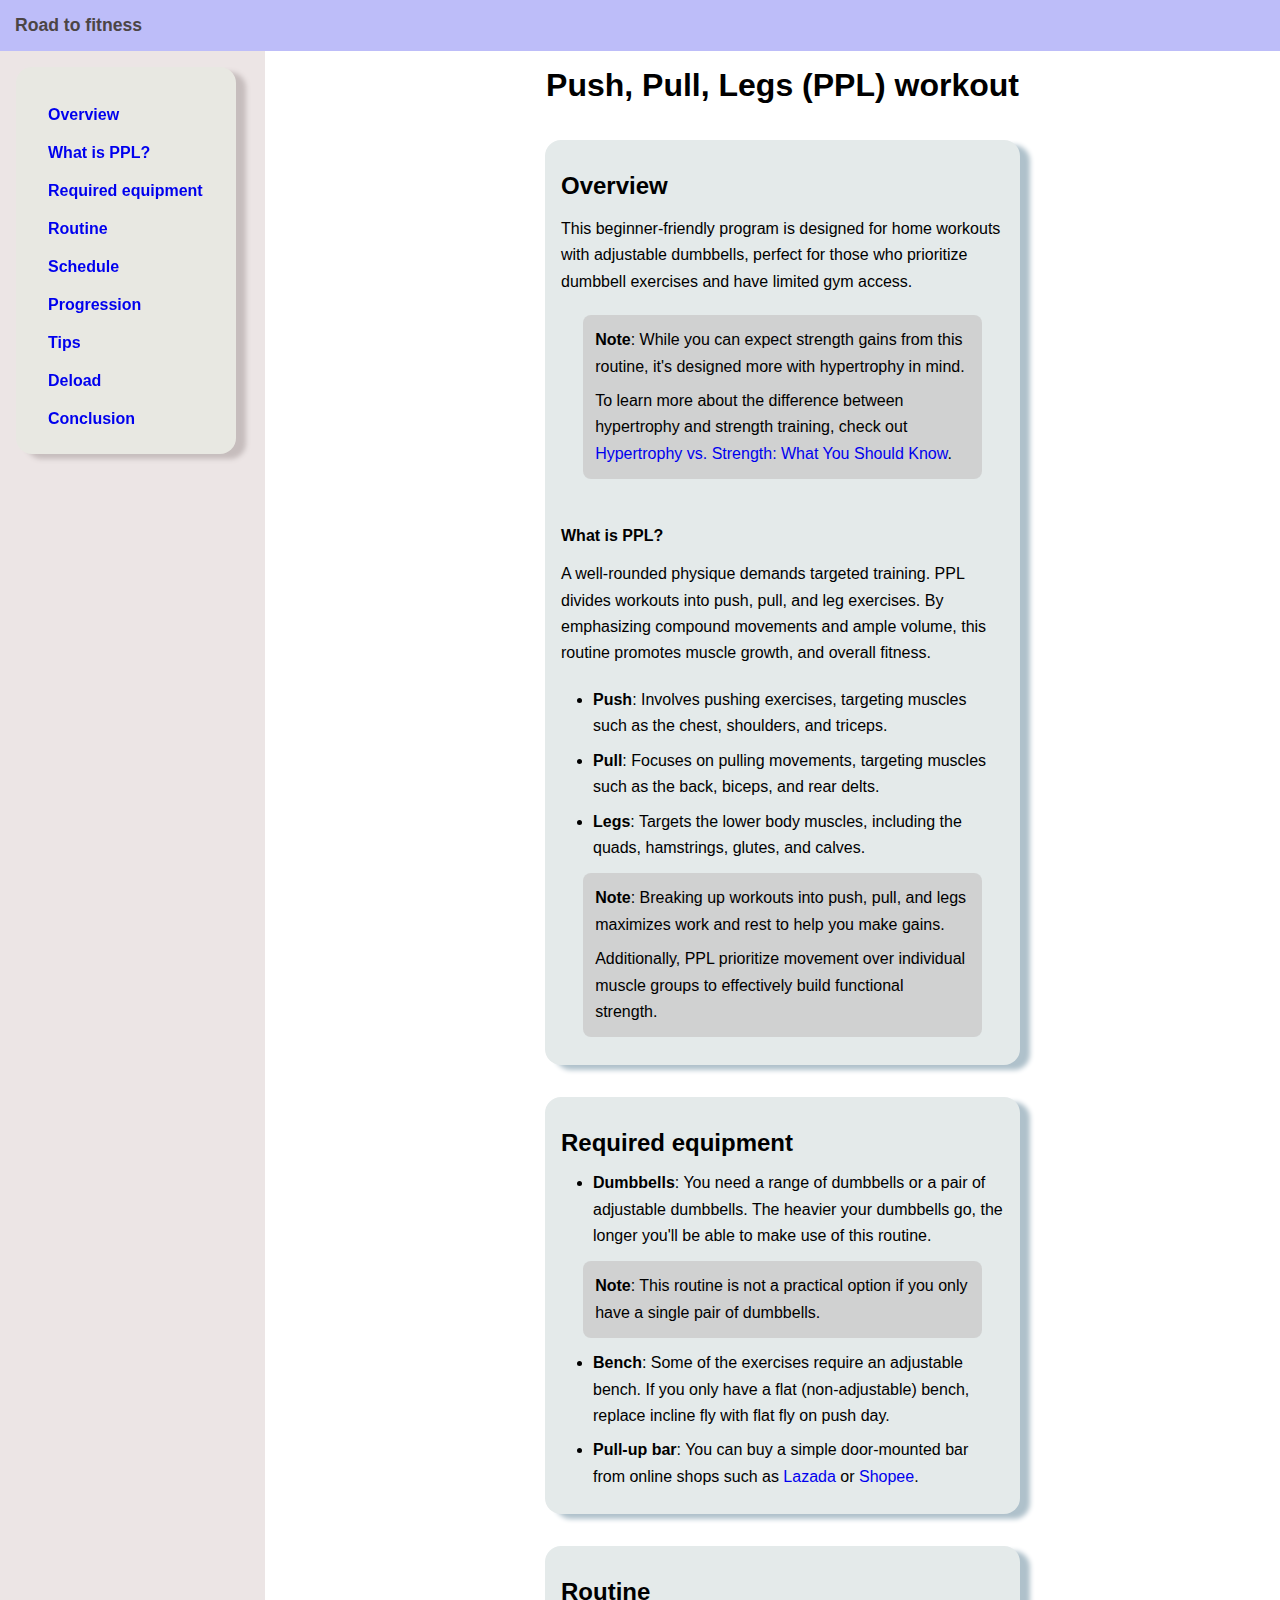
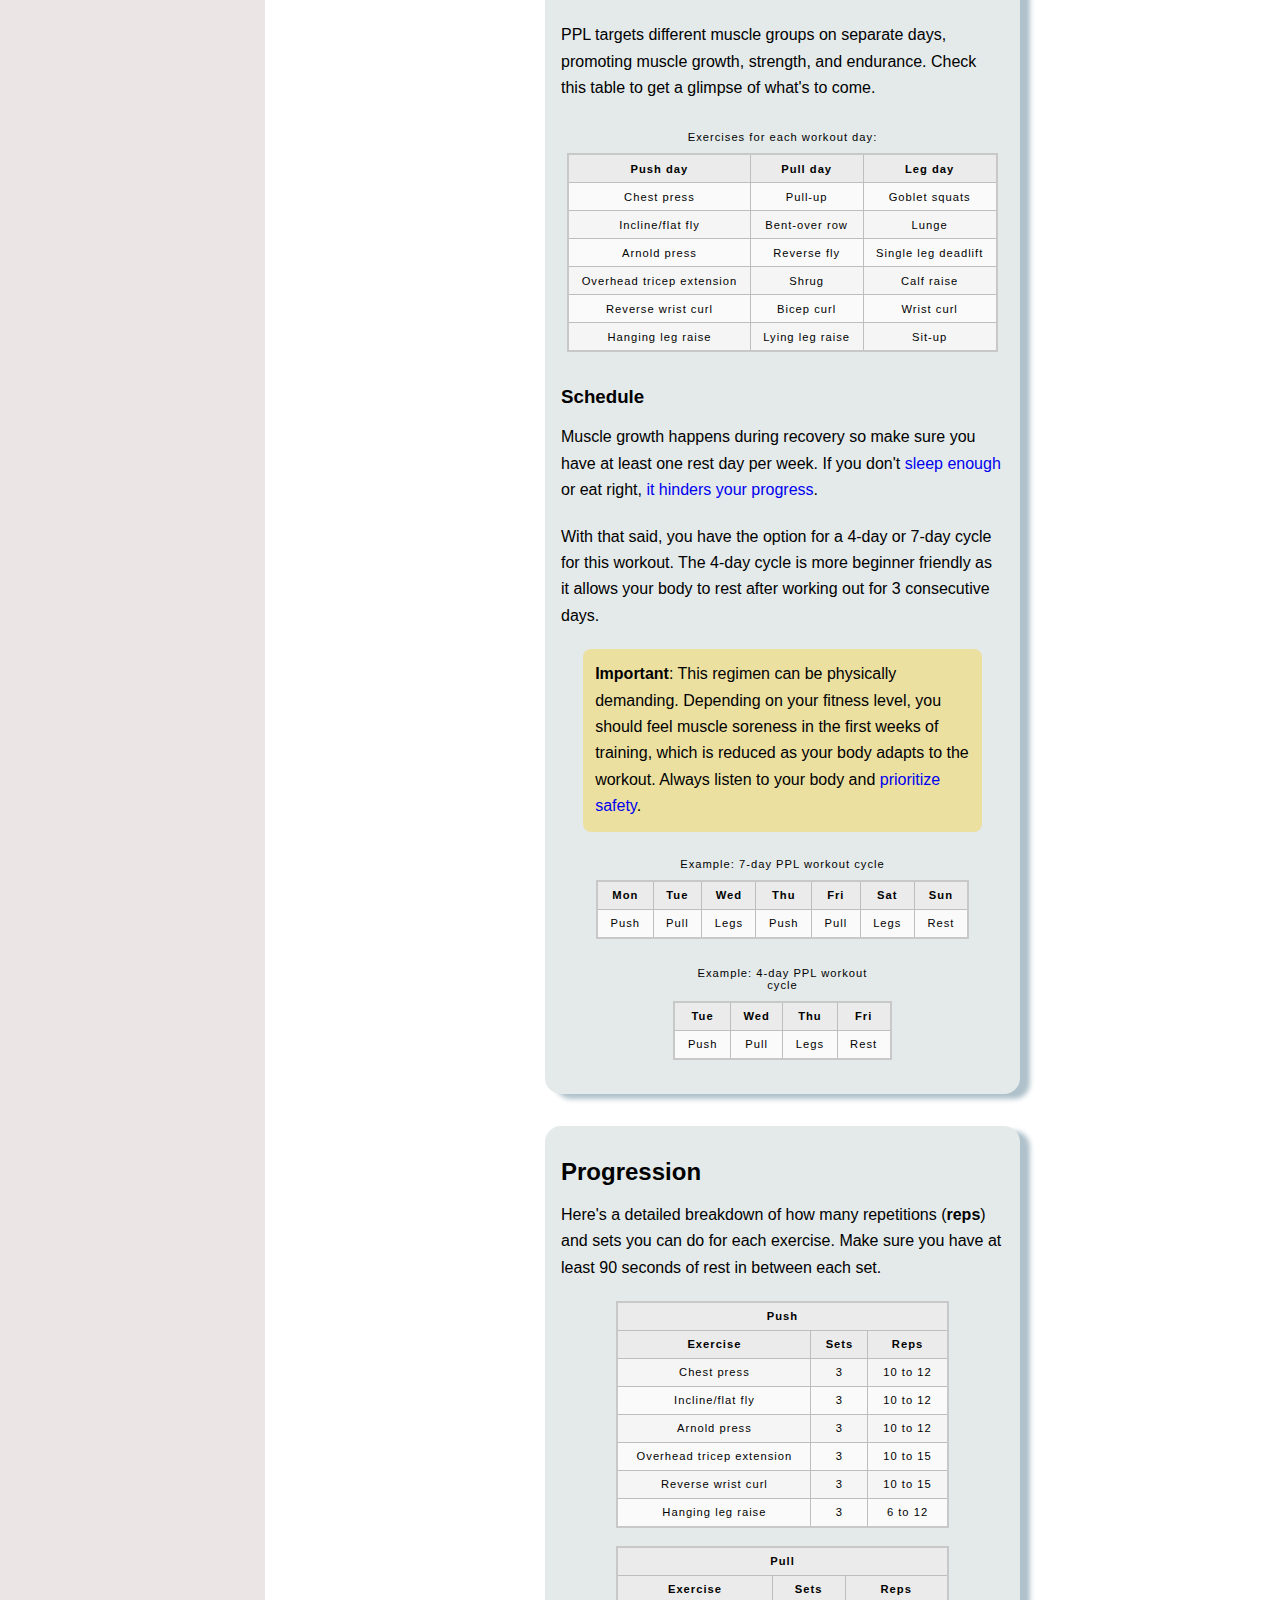
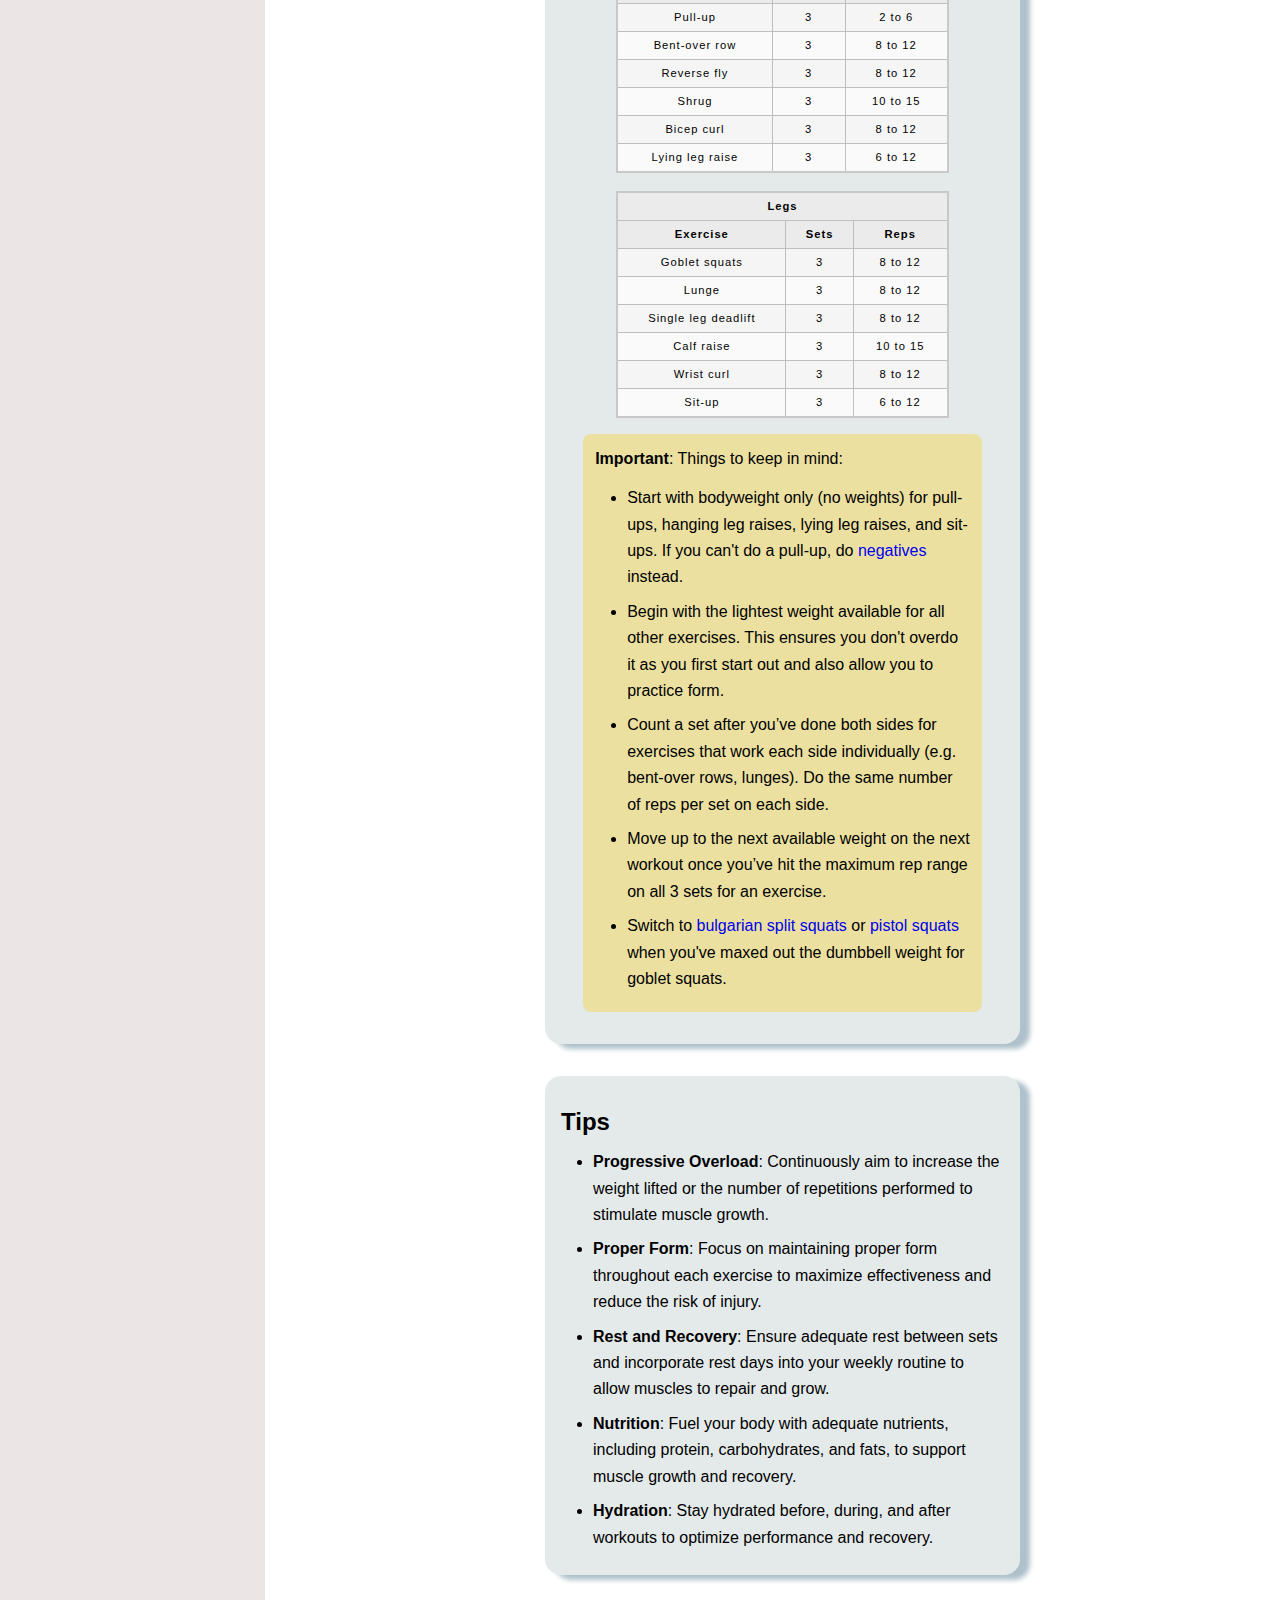
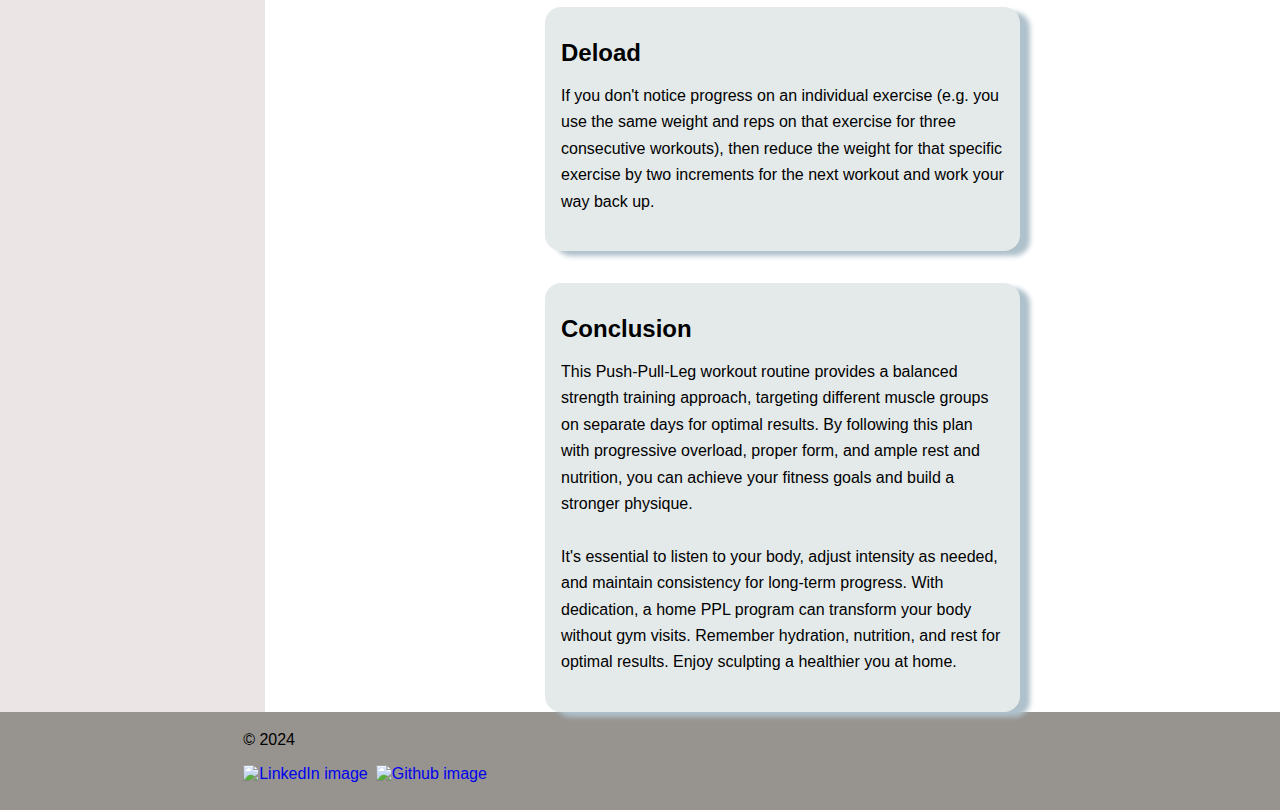
==== commit 2d3e660c: "Update Overview to be more concise" ====
--- a/index.html
+++ b/index.html
@@ -36,8 +36,7 @@
                 <h1 class="title">Push, Pull, Legs (PPL) workout</h1>
                 <section class="overview-section">
                     <h2 id="overview" class="overview">Overview</h2>
-                    <p>This program is ideal for beginners and can be performed at home with a pair of adjustable dumbbells. It's also suitable for those with limited access to gym equipment.</p>
-                    <p>This workout focuses on dumbbell exercises, capitalizing on their benefits.</p>
+                    <p>This beginner-friendly program is designed for home workouts with adjustable dumbbells, perfect for those who prioritize dumbbell exercises and have limited gym access.</p>
                     <div class="note">
                         <p>
                             <strong>Note</strong>: While you can expect strength gains from this routine, it's designed more with hypertrophy in mind.
@@ -290,8 +289,8 @@
                         <li>Switch to <a target="_blank" href="https://www.youtube.com/watch?v=hPlKPjohFS0">bulgarian split squats</a> or <a target="_blank" href="https://www.youtube.com/watch?v=vq5-vdgJc0I">pistol squats</a> when you've maxed out the dumbbell weight for goblet squats.</li>
                     </ul>
                     </div>
-            
-                </section>
+                </section>
+                
                 <section name="tips" class="tips">
                     <h2 id="tips">Tips</h2>
                     <ul>
@@ -307,6 +306,7 @@
                     <h2 id="deload">Deload</h2>
                     <p>If you don't notice progress on an individual exercise (e.g. you use the same weight and reps on that exercise for three consecutive workouts), then reduce the weight for that specific exercise by two increments for the next workout and work your way back up.</p>
                 </section>
+
                 <section name="conclusion" class="conclusion">
                     <h2 id="conclusion">Conclusion</h2>
                     <p>
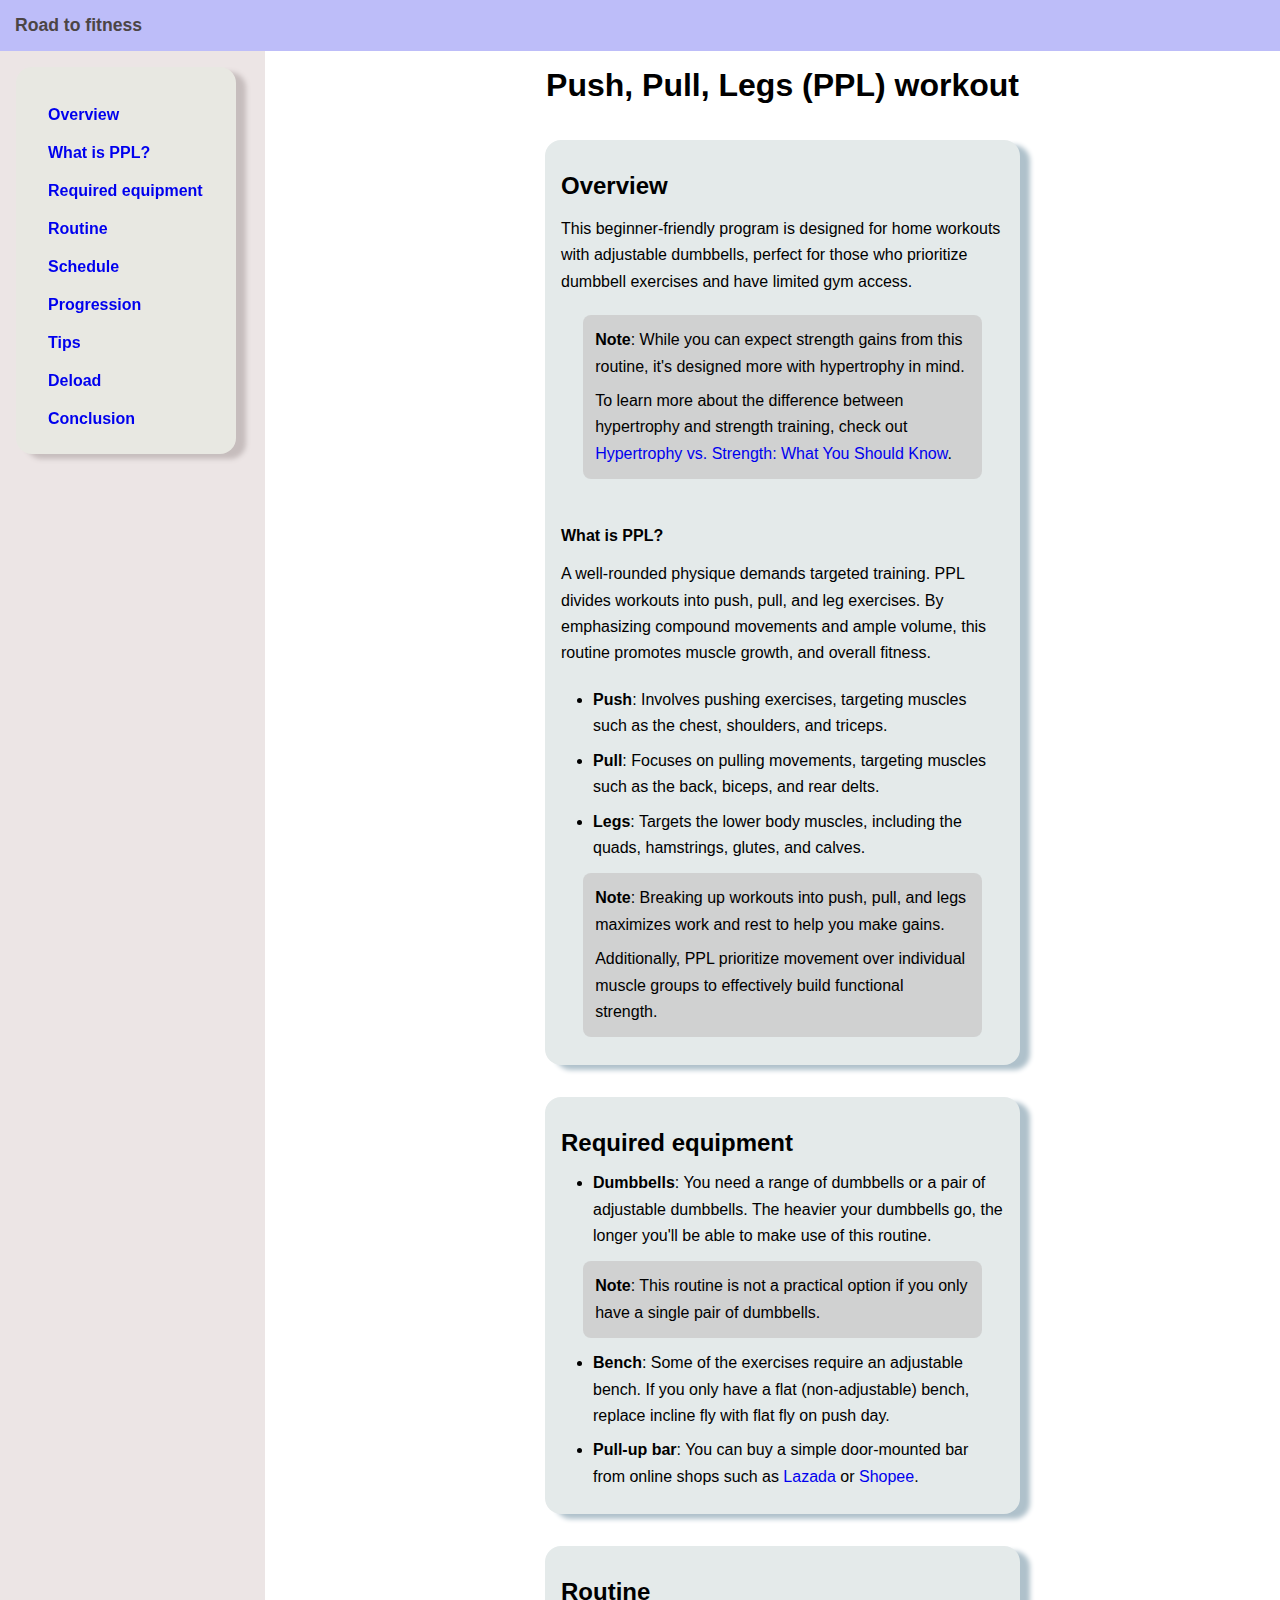
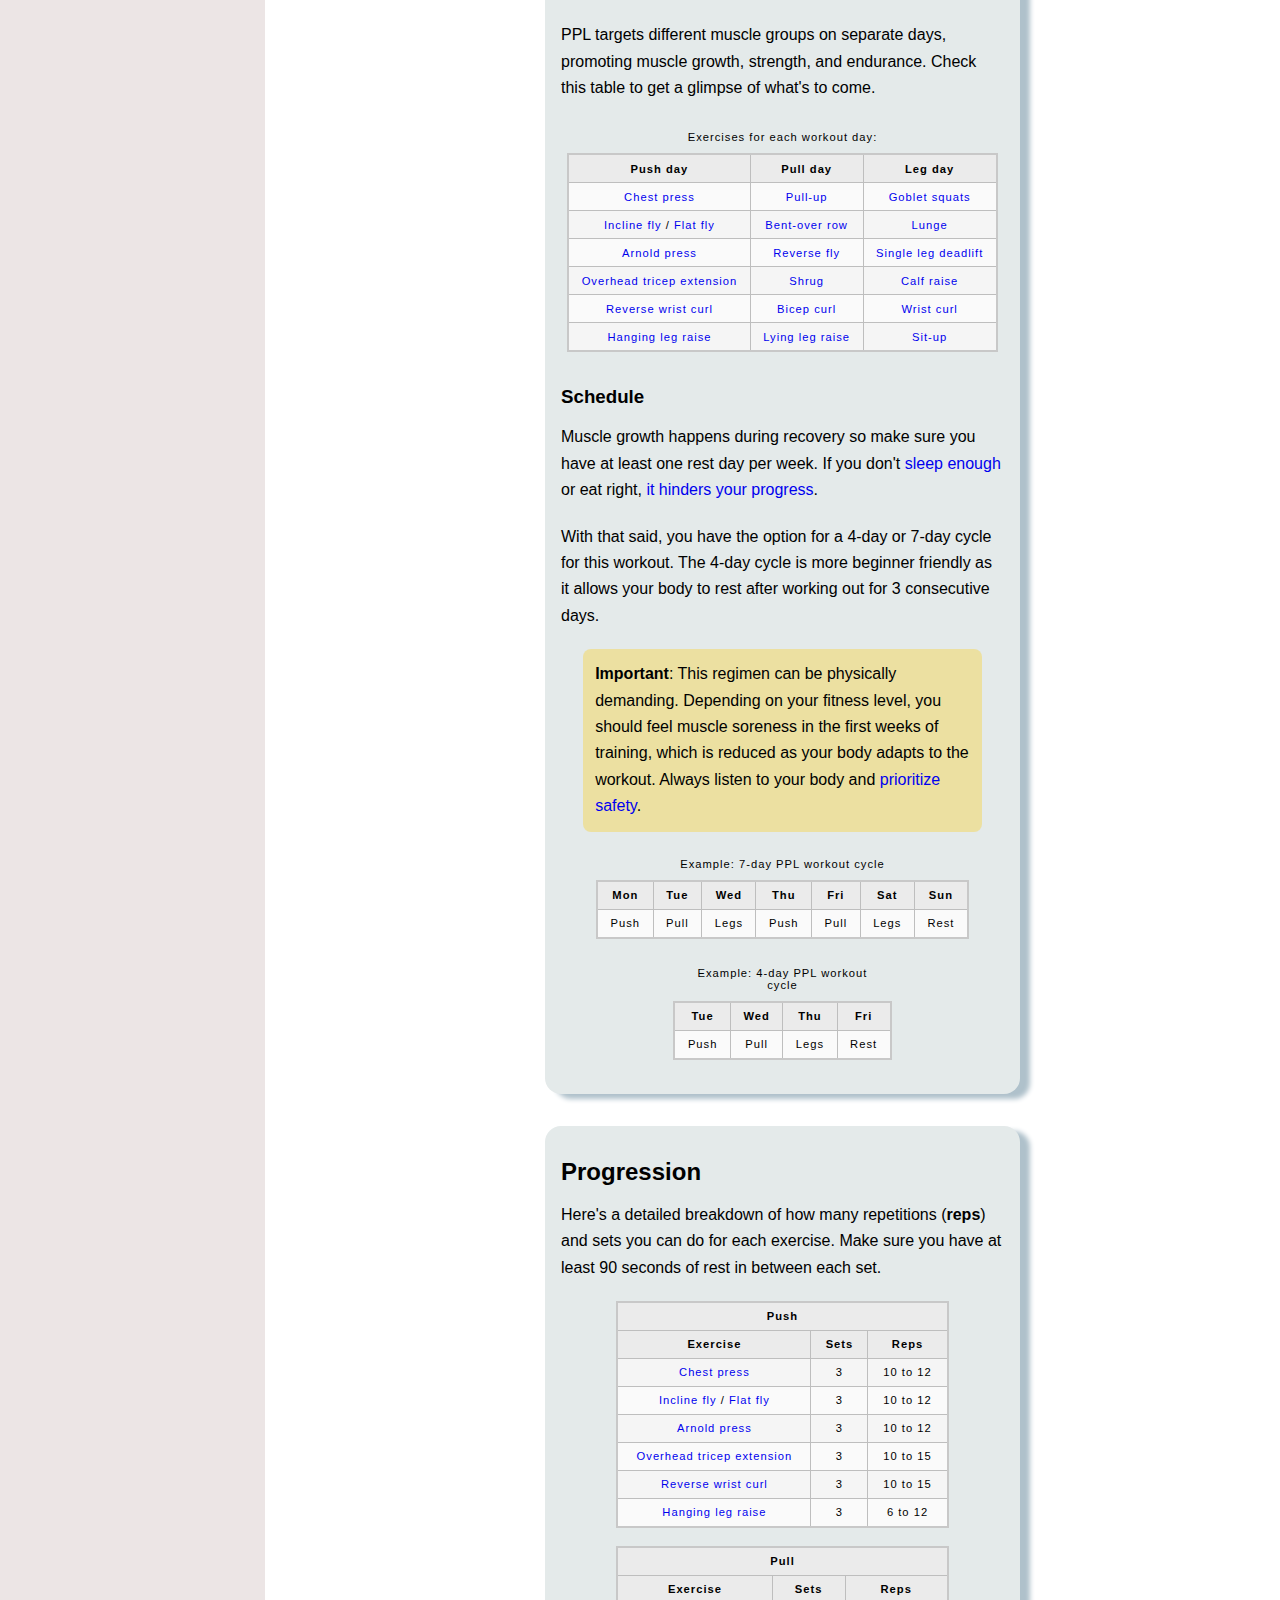
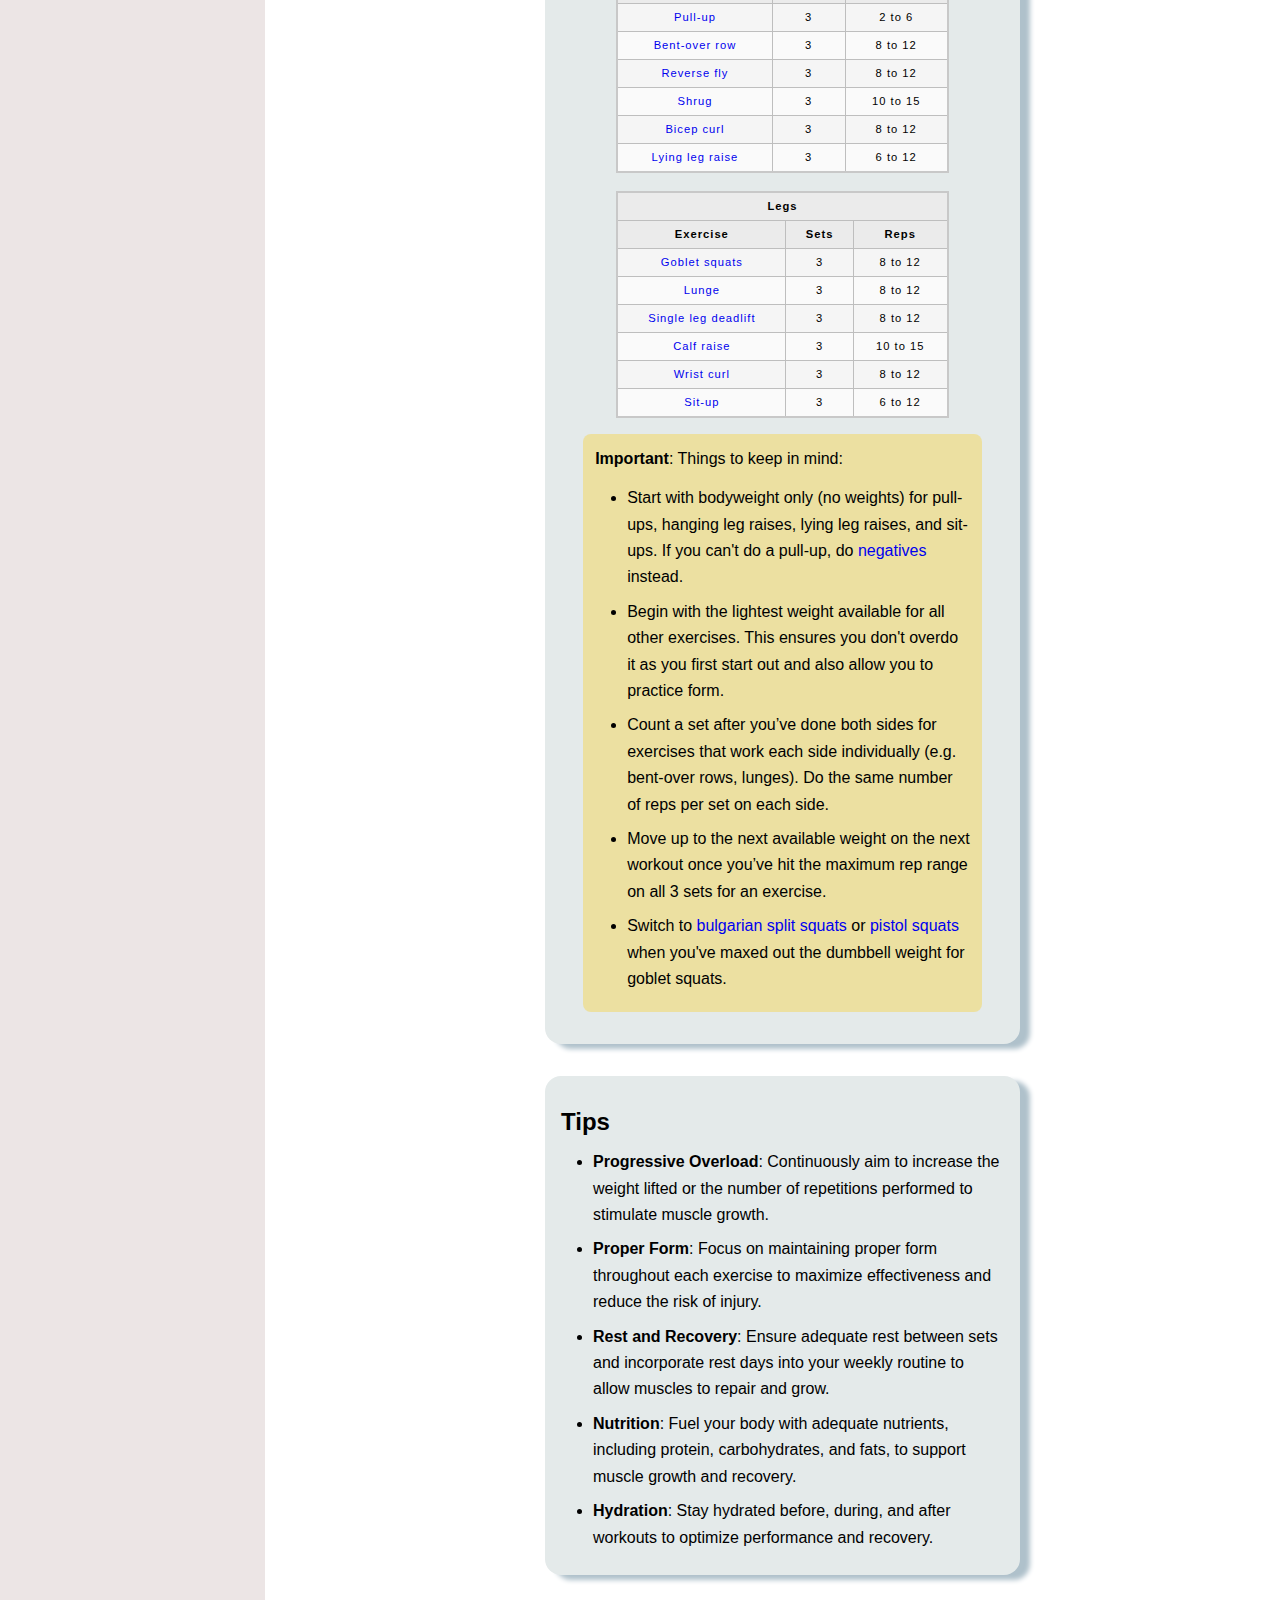
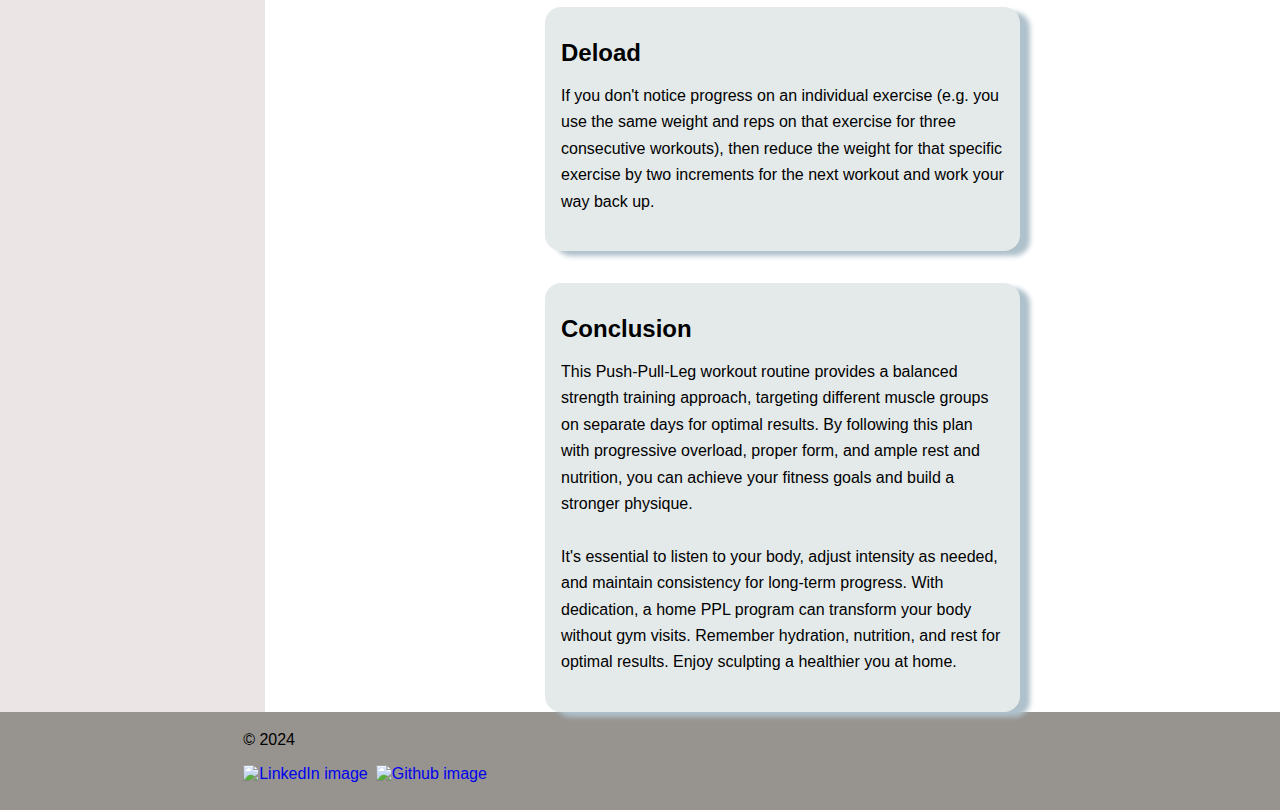
==== commit 1a095261: "Add hyperlinks to all exercises" ====
--- a/index.html
+++ b/index.html
@@ -87,25 +87,25 @@
                             <th>Pull day</th>
                             <th>Leg day</th>
                         </tr>
-                        <tr><td>Chest press</td>
-                        <td>Pull-up</td>
-                        <td>Goblet squats</td></tr>
-                        <tr><td>Incline/flat fly</td>
-                        <td>Bent-over row</td>
-                        <td>Lunge</td></tr>
-                        <tr><td>Arnold press</td>
-                        <td>Reverse fly</td>
-                        <td>Single leg deadlift</td></tr>
-                        <tr><td>Overhead tricep extension</td>
-                        <td>Shrug</td>
-                        <td>Calf raise</td></tr>
-                        <tr><td>Reverse wrist curl</td>
-                        <td>Bicep curl</td>
-                        <td>Wrist curl</td></tr>
-                        <tr><td>Hanging leg raise</td>
-                        <td>Lying leg raise
+                        <tr><td><a target="_blank" href="https://www.youtube.com/watch?v=VmB1G1K7v94">Chest press</a></td>
+                        <td><a href="https://www.youtube.com/watch?v=eGo4IYlbE5g" target="_blank">Pull-up</a></td>
+                        <td><a href="https://www.youtube.com/watch?v=CkFzgR55gho" target="_blank">Goblet squats</a></td></tr>
+                        <tr><td><a target="_blank" href="https://www.youtube.com/watch?v=ajdFwa-qM98">Incline fly</a> / <a target="_blank" href="https://www.youtube.com/watch?v=eozdVDA78K0">Flat fly</a></td>
+                        <td><a href="https://www.youtube.com/watch?v=roCP6wCXPqo" target="_blank">Bent-over row</a></td>
+                        <td><a href="https://www.youtube.com/watch?v=3frV3RnPfOY" target="_blank">Lunge</a></td></tr>
+                        <tr><td><a href="https://www.youtube.com/watch?v=6Z15_WdXmVw" target="_blank">Arnold press</a></td>
+                        <td><a href="https://www.youtube.com/watch?v=JoCRRZ3zRtI" target="_blank">Reverse fly</a></td>
+                        <td><a href="https://www.youtube.com/watch?v=lI8-igvsnVQ" target="_blank">Single leg deadlift</a></td></tr>
+                        <tr><td><a href="https://www.youtube.com/watch?v=YbX7Wd8jQ-Q" target="_blank">Overhead tricep extension</a></td>
+                        <td><a href="https://www.youtube.com/watch?v=cJRVVxmytaM" target="_blank">Shrug</a></td>
+                        <td><a href="https://www.youtube.com/watch?v=wxwY7GXxL4k" target="_blank">Calf raise</a></td></tr>
+                        <tr><td><a href="https://www.youtube.com/watch?v=krZ6pWGZ8xo" target="_blank">Reverse wrist curl</a></td>
+                        <td><a href="https://www.youtube.com/watch?v=ykJmrZ5v0Oo" target="_blank">Bicep curl</a></td>
+                        <td><a href="https://www.youtube.com/watch?v=3VLTzIrnb5g" target="_blank">Wrist curl</a></td></tr>
+                        <tr><td><a href="https://www.youtube.com/watch?v=Tr9XcqkWmkU&t" target="_blank">Hanging leg raise</a></td>
+                        <td><a href="https://www.youtube.com/watch?v=JB2oyawG9KI" target="_blank">Lying leg raise</a>
                         </td>
-                        <td>Sit-up</td></tr>
+                        <td><a href="https://www.youtube.com/watch?v=jDwoBqPH0jk" target="_blank">Sit-up</a></td></tr>
                     </table>
                     <br>
                     <h3 class="schedule" name="schedule" id="schedule">Schedule</h3>
@@ -167,32 +167,32 @@
                             <th scope="col">Reps</th>
                         </tr>
                         <tr>
-                            <td>Chest press</td>
+                            <td><a target="_blank" href="https://www.youtube.com/watch?v=VmB1G1K7v94">Chest press</a></td>
                             <td>3</td>
                             <td>10 to 12</td>
                         </tr>
                         <tr>
-                            <td>Incline/flat fly</td>
+                            <td><a target="_blank" href="https://www.youtube.com/watch?v=ajdFwa-qM98">Incline fly</a> / <a target="_blank" href="https://www.youtube.com/watch?v=eozdVDA78K0">Flat fly</a></td>
                             <td>3</td>
                             <td>10 to 12</td>
                         </tr>
                         <tr>
-                            <td>Arnold press</td>
+                            <td><a target="_blank" href="https://www.youtube.com/watch?v=6Z15_WdXmVw">Arnold press</a></td>
                             <td>3</td>
                             <td>10 to 12</td>
                         </tr>
                         <tr>
-                            <td>Overhead tricep extension</td>
+                            <td><a href="https://www.youtube.com/watch?v=YbX7Wd8jQ-Q" target="_blank">Overhead tricep extension</a></td>
                             <td>3</td>
                             <td>10 to 15</td>
                         </tr>
                         <tr>
-                            <td>Reverse wrist curl</td>
+                            <td><a href="https://www.youtube.com/watch?v=krZ6pWGZ8xo" target="_blank">Reverse wrist curl</a></td>
                             <td>3</td>
                             <td>10 to 15</td>
                         </tr>
                         <tr>
-                            <td>Hanging leg raise</td>
+                            <td><a href="https://www.youtube.com/watch?v=Tr9XcqkWmkU&t" target="_blank">Hanging leg raise</a></td>
                             <td>3</td>
                             <td>6 to 12</td>
                         </tr>
@@ -208,32 +208,32 @@
                             <th scope="col">Reps</th>
                         </tr>
                         <tr>
-                            <td>Pull-up</td>
+                            <td><a href="https://www.youtube.com/watch?v=eGo4IYlbE5g" target="_blank">Pull-up</a></td>
                             <td>3</td>
                             <td>2 to 6</td>
                         </tr>
                         <tr>
-                            <td>Bent-over row</td>
-                            <td>3</td>
-                            <td>8 to 12</td>
-                        </tr>
-                        <tr>
-                            <td>Reverse fly</td>
-                            <td>3</td>
-                            <td>8 to 12</td>
-                        </tr>
-                        <tr>
-                            <td>Shrug</td>
+                            <td><a href="https://www.youtube.com/watch?v=roCP6wCXPqo" target="_blank">Bent-over row</a></td>
+                            <td>3</td>
+                            <td>8 to 12</td>
+                        </tr>
+                        <tr>
+                            <td><a href="https://www.youtube.com/watch?v=JoCRRZ3zRtI" target="_blank">Reverse fly</a></td>
+                            <td>3</td>
+                            <td>8 to 12</td>
+                        </tr>
+                        <tr>
+                            <td><a href="https://www.youtube.com/watch?v=cJRVVxmytaM" target="_blank">Shrug</a></td>
                             <td>3</td>
                             <td>10 to 15</td>
                         </tr>
                         <tr>
-                            <td>Bicep curl	</td>
-                            <td>3</td>
-                            <td>8 to 12</td>
-                        </tr>
-                        <tr>
-                            <td>Lying leg raise	</td>
+                            <td><a href="https://www.youtube.com/watch?v=ykJmrZ5v0Oo" target="_blank">Bicep curl</a></td>
+                            <td>3</td>
+                            <td>8 to 12</td>
+                        </tr>
+                        <tr>
+                            <td><a href="https://www.youtube.com/watch?v=JB2oyawG9KI" target="_blank">Lying leg raise</td>
                             <td>3</td>
                             <td>6 to 12</td>
                         </tr>
@@ -249,32 +249,32 @@
                             <th scope="col">Reps</th>
                         </tr>
                         <tr>
-                            <td>Goblet squats</td>
-                            <td>3</td>
-                            <td>8 to 12</td>
-                        </tr>
-                        <tr>
-                            <td>Lunge</td>
-                            <td>3</td>
-                            <td>8 to 12</td>
-                        </tr>
-                        <tr>
-                            <td>Single leg deadlift</td>
-                            <td>3</td>
-                            <td>8 to 12</td>
-                        </tr>
-                        <tr>
-                            <td>Calf raise</td>
+                            <td><a href="https://www.youtube.com/watch?v=CkFzgR55gho" target="_blank">Goblet squats</a></td>
+                            <td>3</td>
+                            <td>8 to 12</td>
+                        </tr>
+                        <tr>
+                            <td><a href="https://www.youtube.com/watch?v=3frV3RnPfOY" target="_blank">Lunge</a></td>
+                            <td>3</td>
+                            <td>8 to 12</td>
+                        </tr>
+                        <tr>
+                            <td><a href="https://www.youtube.com/watch?v=lI8-igvsnVQ" target="_blank">Single leg deadlift</a></td>
+                            <td>3</td>
+                            <td>8 to 12</td>
+                        </tr>
+                        <tr>
+                            <td><a href="https://www.youtube.com/watch?v=wxwY7GXxL4k" target="_blank">Calf raise</a></td>
                             <td>3</td>
                             <td>10 to 15</td>
                         </tr>
                         <tr>
-                            <td>Wrist curl</td>
-                            <td>3</td>
-                            <td>8 to 12</td>
-                        </tr>
-                        <tr>
-                            <td>Sit-up</td>
+                            <td><a href="https://www.youtube.com/watch?v=3VLTzIrnb5g" target="_blank">Wrist curl</a></td>
+                            <td>3</td>
+                            <td>8 to 12</td>
+                        </tr>
+                        <tr>
+                            <td><a href="https://www.youtube.com/watch?v=jDwoBqPH0jk" target="_blank">Sit-up</a></td>
                             <td>3</td>
                             <td>6 to 12</td>
                         </tr>
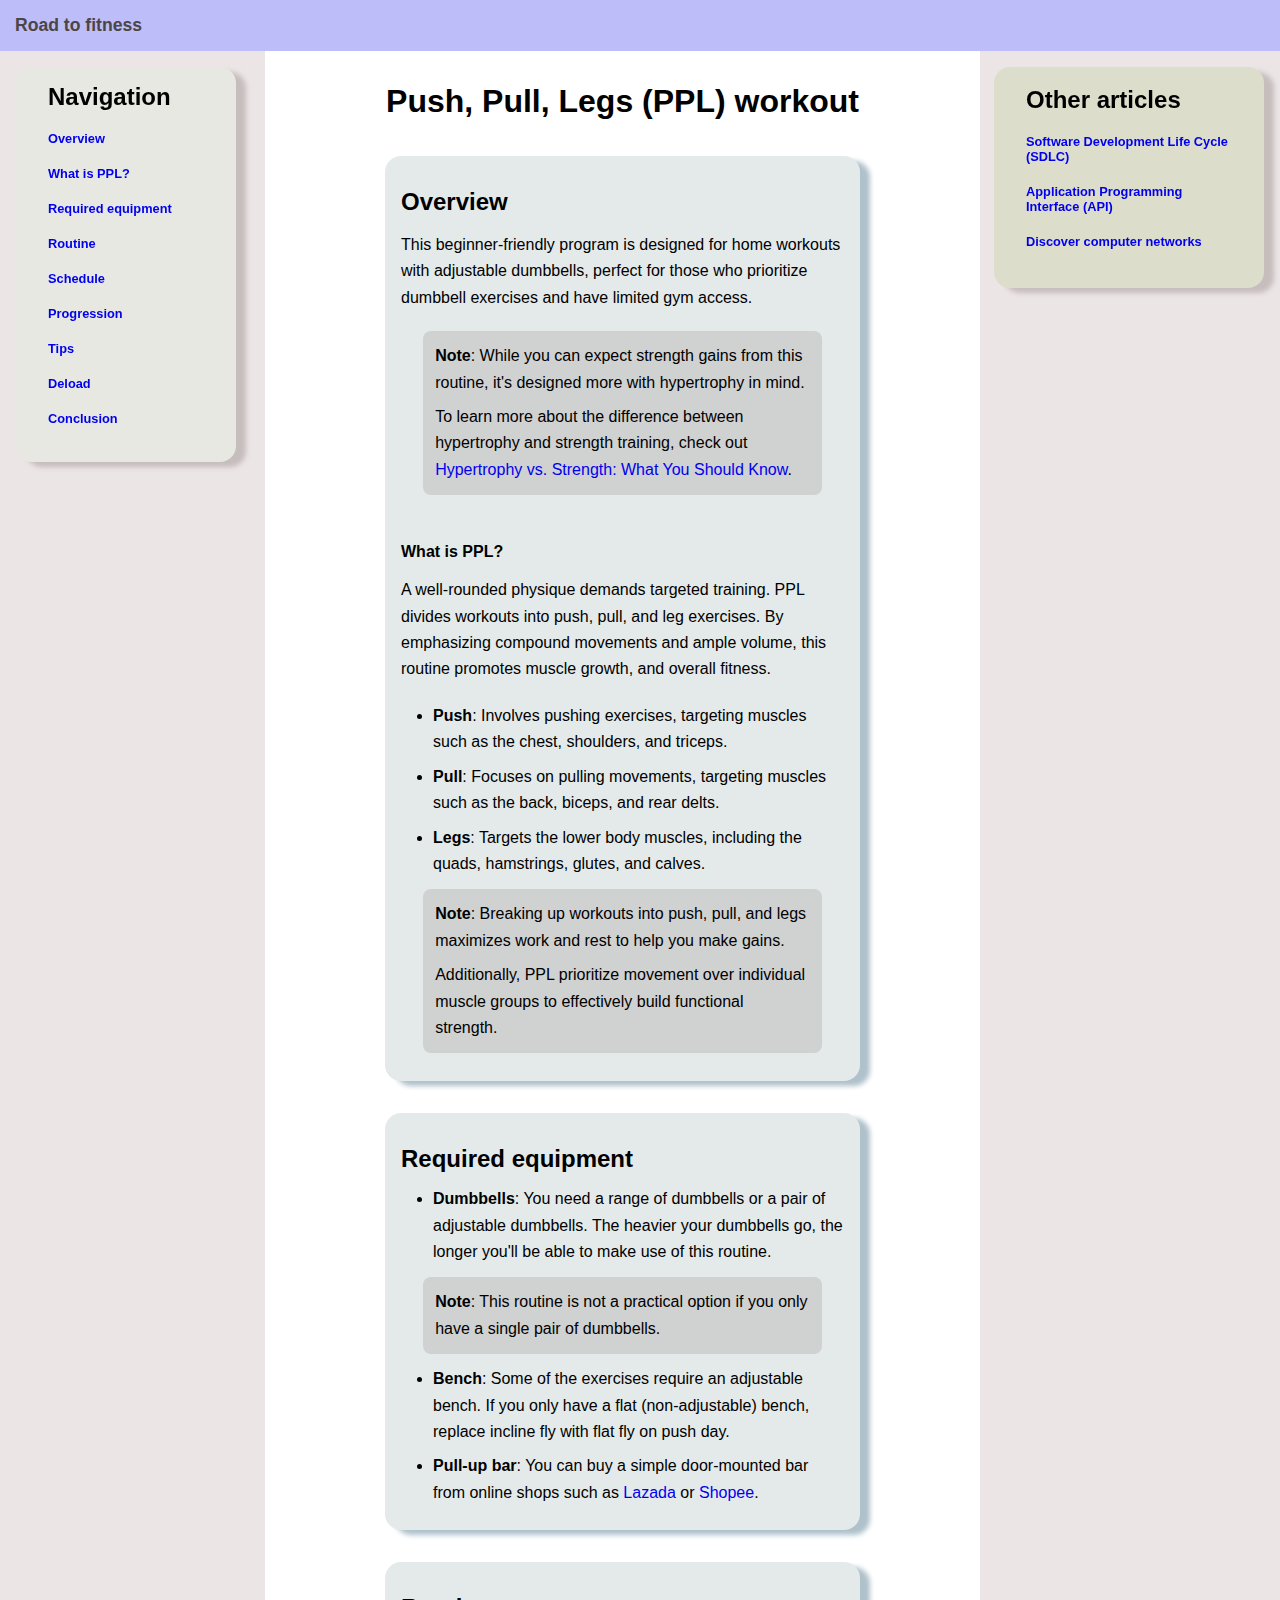
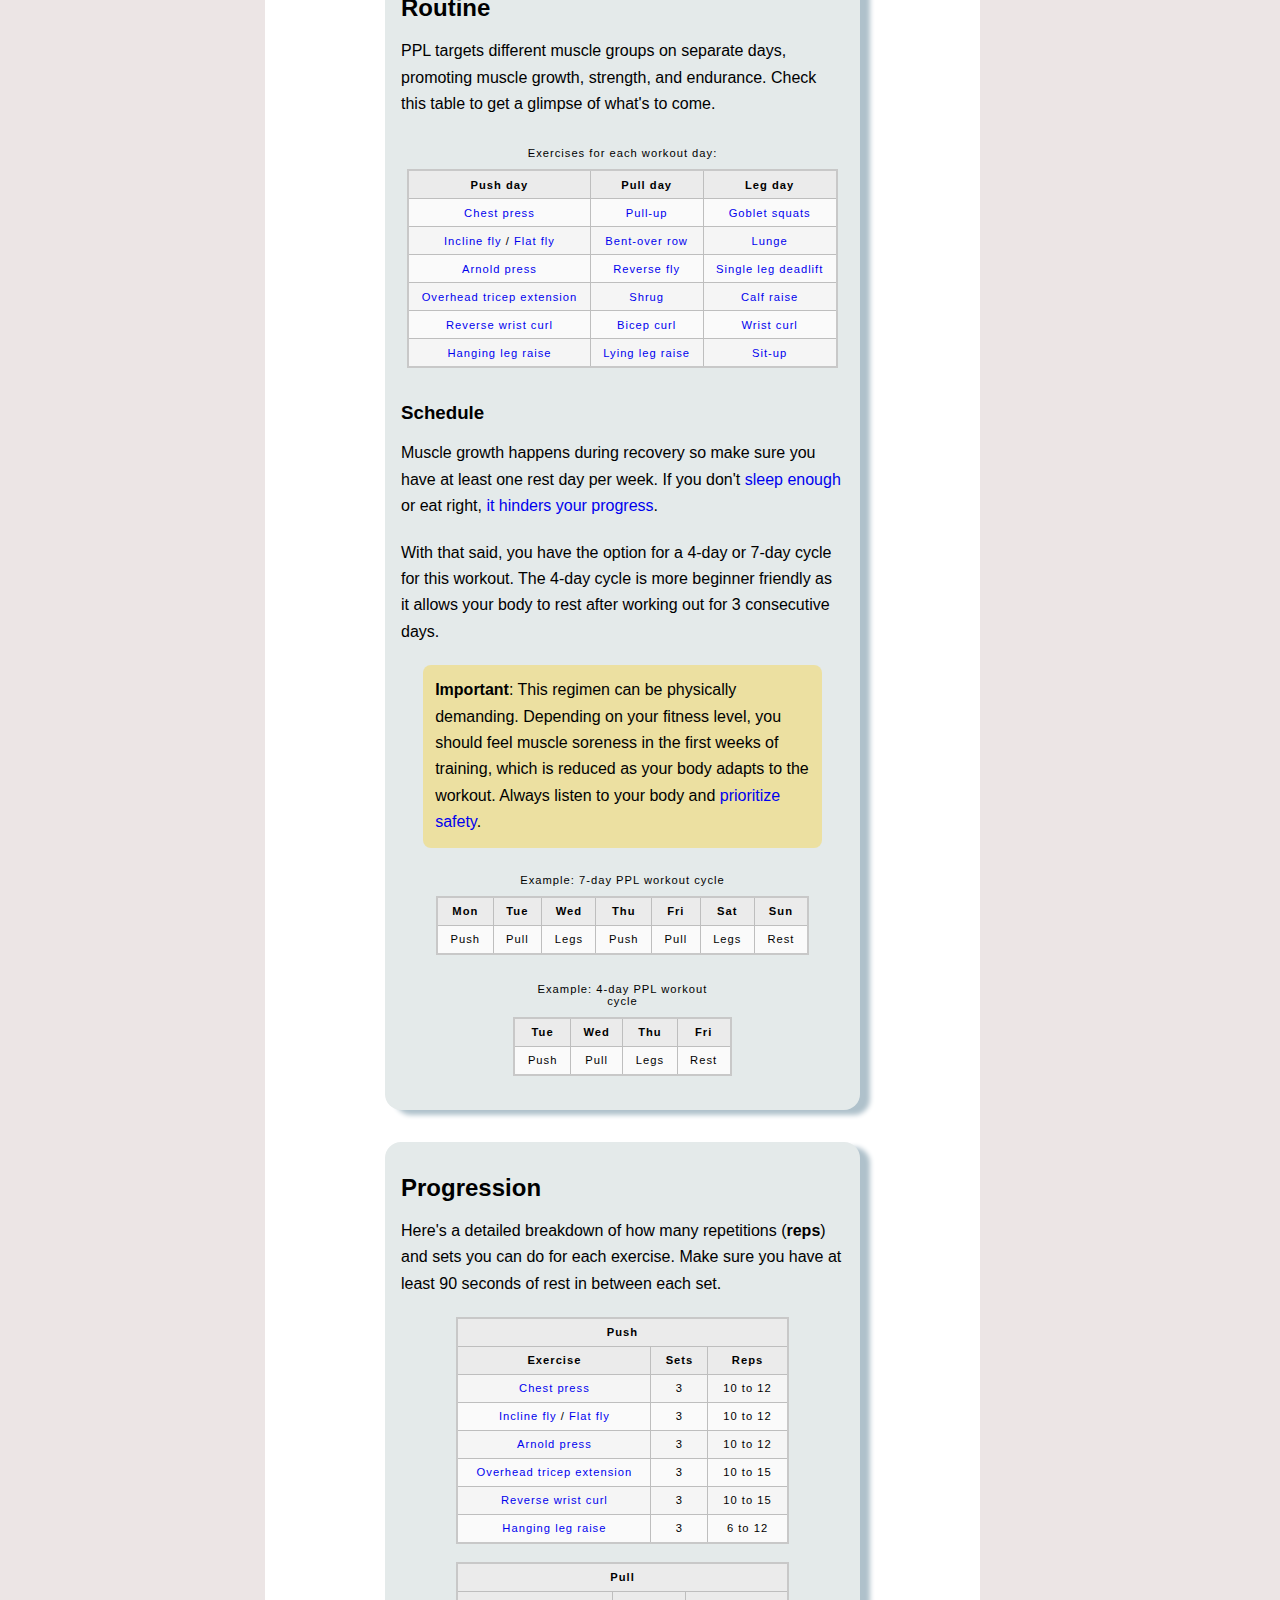
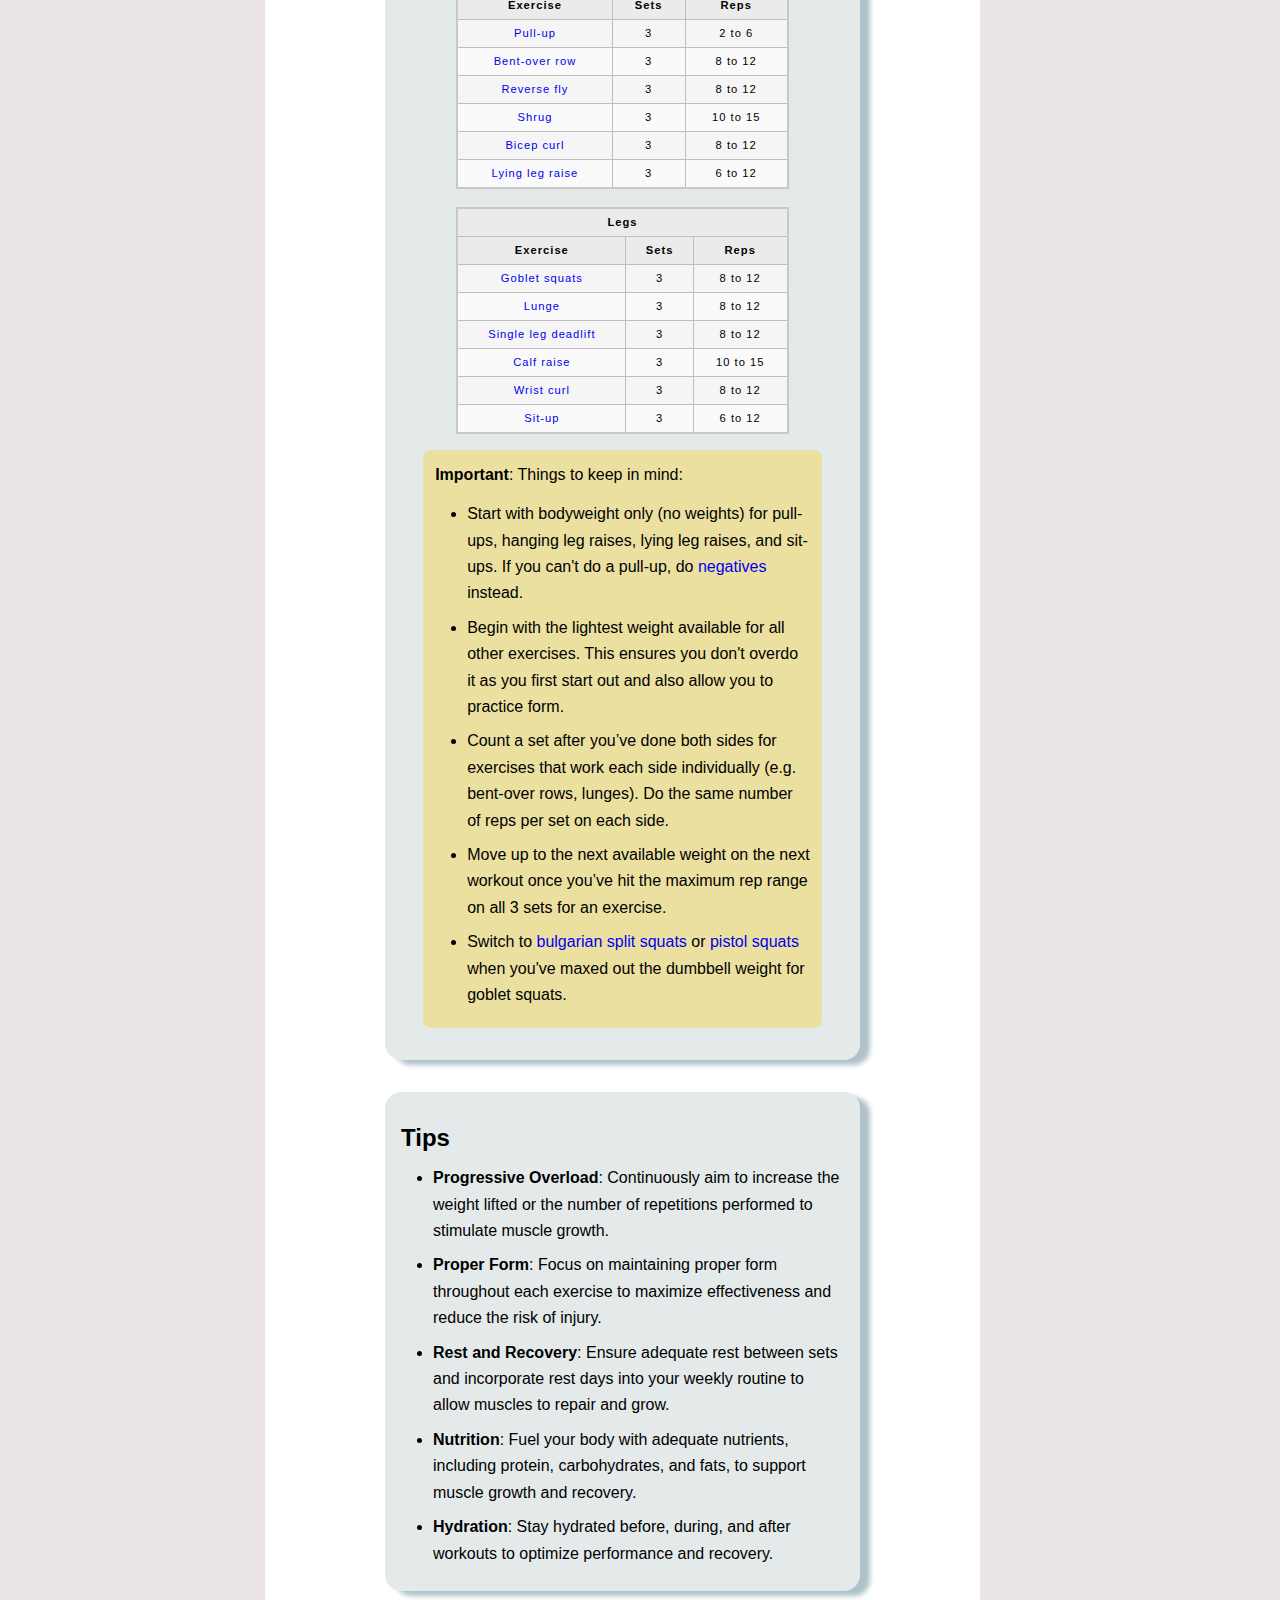
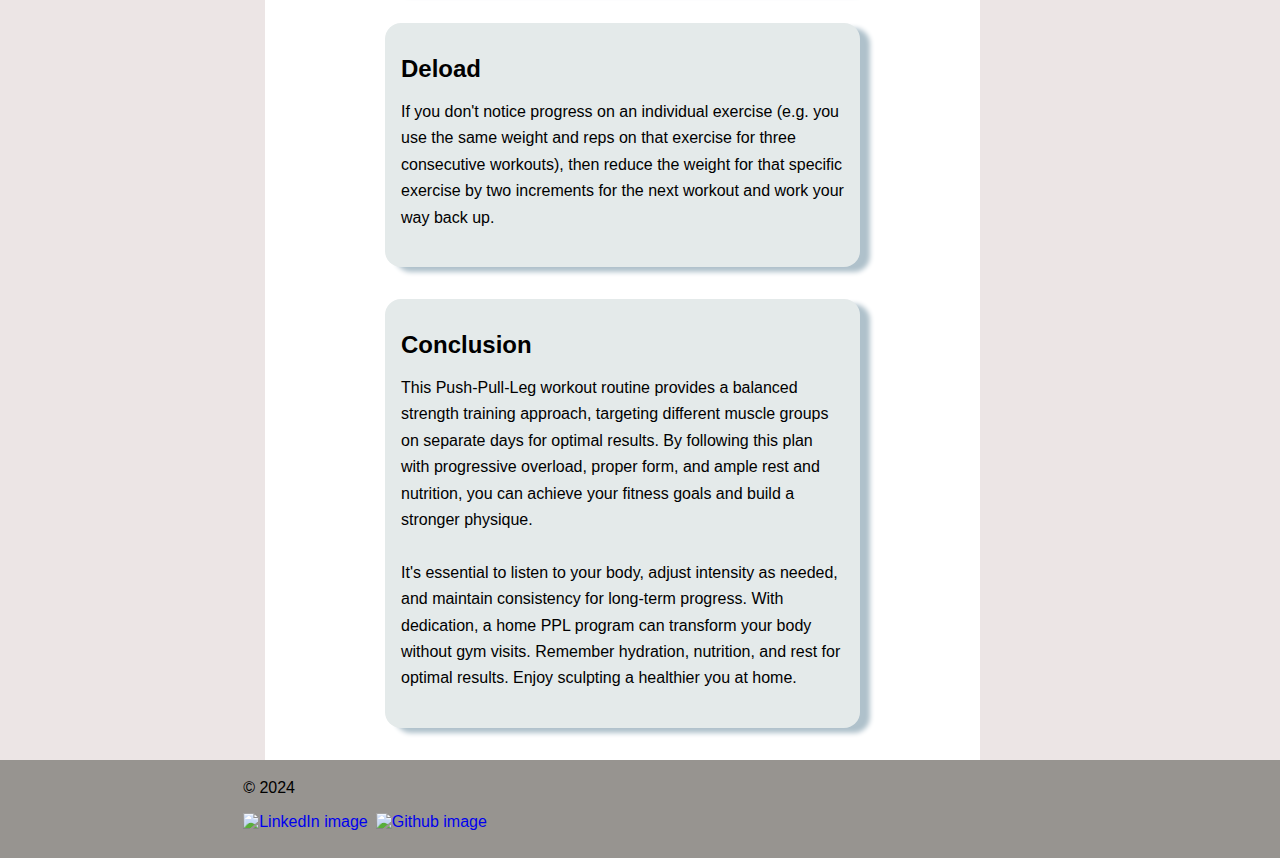
==== commit 2e5ef4f2: "Merge branch 'rsp'" ====
--- a/index.html
+++ b/index.html
@@ -18,6 +18,7 @@
     <main class="main-container">
         <div class="navigation-space"></div>
         <div class="navigation-container">
+            <p class="navigation">Navigation</p>
             <ul>
                 <li><a href="#overview">Overview</a></li>
                 <li><a href="#what-is-ppl">What is PPL?</a></li>
@@ -314,6 +315,16 @@
                 </section>
             </div>
         </div>
+        <div class="right-navigation-space">
+        </div>
+        <div class="right-navigation-container">
+            <p class="navigation">Other articles</p>
+            <ul>
+                <li><a target="_blank" href="articles/sdlc.html">Software Development Life Cycle (SDLC)</a></li>
+                <li><a target="_blank" href="articles/api.html">Application Programming Interface (API)</a></li>
+                <li><a target="_blank" href="articles/computer-networking.html">Discover computer networks</a></li>
+            </ul>
+        </div>
 
     </main>
     
--- a/style.css
+++ b/style.css
@@ -8,13 +8,17 @@
     font-family: Arial, Helvetica, sans-serif;
     scroll-padding-top: var(--scroll-padding, 100px);
 }
+
+p.navigation {
+  font-size: 1.5rem;
+}
  
 .navigation-container {
   display: flex;
   flex-direction: column;
-  gap: 12px 0;
+  gap: 0;
   padding: 1rem 2rem;
-  font-size: 1rem;
+  font-size: 0.8rem;
   background-color: rgb(232, 232, 226);
   font-weight: 900;
   border-radius: 1rem;
@@ -25,14 +29,16 @@
   left: 1rem;
   min-width: 220px;
   float: left;
-  
 }
 
 h4 {
   margin-top: 3rem;
 }
 
-.navigation-container li, .navigation-container ol {
+.navigation-container li, 
+.navigation-container ul,
+.right-navigation-container li,
+.right-navigation-container ul {
   list-style-type: none;
   padding: 10px 0; 
   margin: 0;
@@ -43,6 +49,30 @@
   background-color: #ece5e5;
 }
 
+.right-navigation-space {
+  min-width: 300px;
+  background-color: #ece5e5;
+}
+
+.right-navigation-container {
+  display: flex;
+  flex-direction: column;
+  padding: 1.2rem 2rem;
+  font-size: 0.8rem;
+  background-color: rgb(221, 221, 203);
+  font-weight: 900;
+  border-radius: 1rem;
+  margin-top: 1rem;
+  box-shadow: 10px 5px 5px rgb(198, 189, 189);
+
+  position: fixed;
+  right: 1rem;
+  width: clamp(200px, 23%, 270px);
+  float: right;
+  
+}
+
+
 .main-container {
     display: flex;
     gap: 20px;
@@ -57,7 +87,7 @@
 
 .content-container:nth-last-child(1) {
   margin-bottom: 2rem;
-  margin: 0 auto;
+
 }
 
 .container-of-content-container {
@@ -76,6 +106,10 @@
 
 h1, h2, h3 {
     margin:  1rem 0 0.25rem 0;
+}
+
+h1 {
+  margin-top: 2rem;
 }
 
 .routine-section > h2 {
@@ -235,19 +269,27 @@
   
 /*Table styles*/
 
-  @media only screen and (max-width: 700px) {
-    .navigation-space {
+  @media only screen and (max-width: 960px) {
+    .navigation-space,
+    .right-navigation-space {
       display: none;
     }
 
     .navigation-container{
       position: static;
       left: auto;
-      min-width: 50%;
+      width: min(300px, 50%);
       float: none;
       align-self: center;
+    }
+
+    .right-navigation-container {
+      position: static;
+      right: auto;
+      width: min(325px, 80%);
+      align-self: center;
       margin-bottom: 2rem;
-
+      margin-top: -1.2rem;
     }
 
     .main-container {
